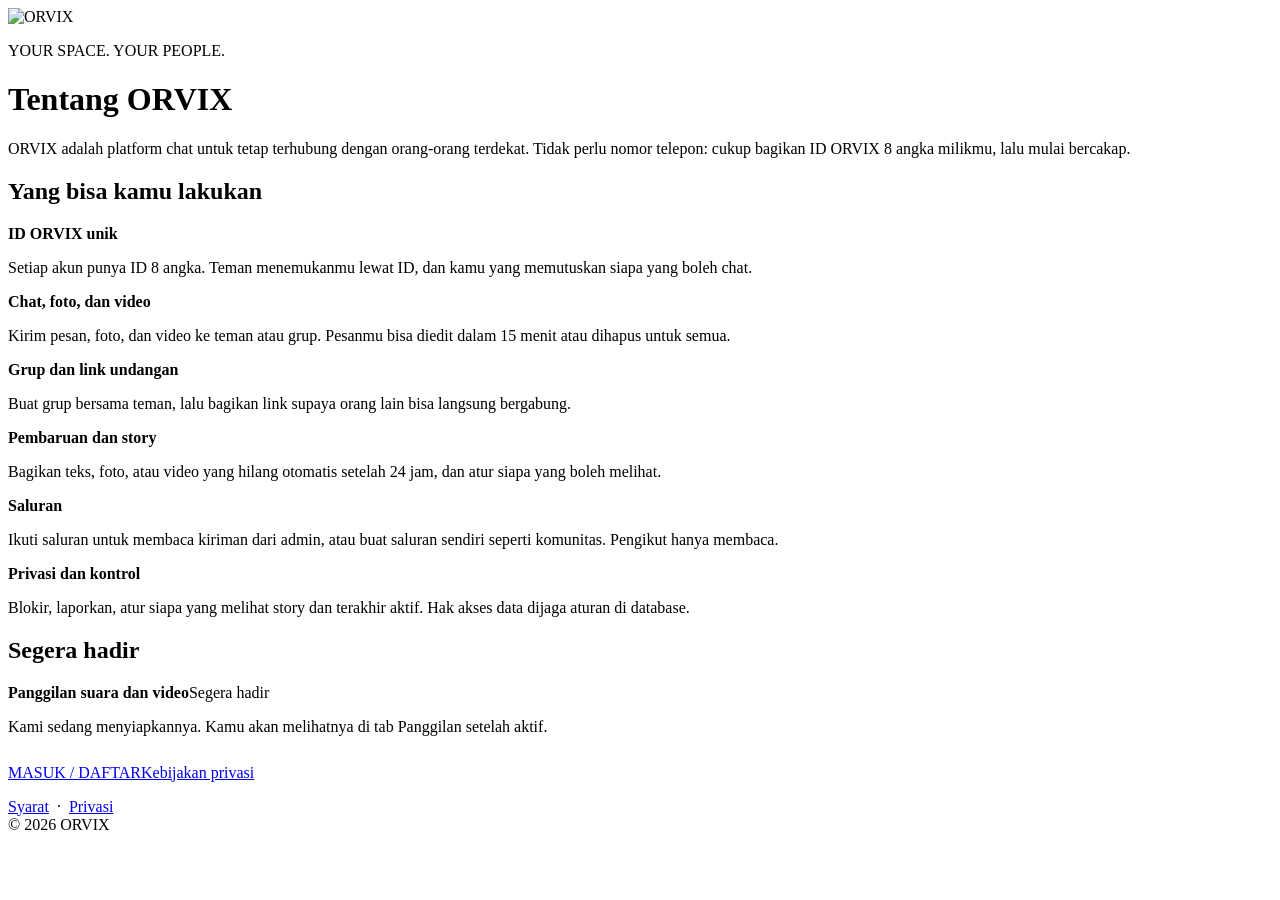
==== about.html @ a83c0006 "Upload about.html" ====
<!doctype html><html lang="id"><head><meta charset="utf-8"><meta name="viewport" content="width=device-width,initial-scale=1,viewport-fit=cover"><meta name="theme-color" content="#05070B"><link rel="icon" href="/assets/favicon.svg" type="image/svg+xml"><link rel="preconnect" href="https://fonts.googleapis.com"><link rel="preconnect" href="https://fonts.gstatic.com" crossorigin><link rel="stylesheet" href="https://fonts.googleapis.com/css2?family=Inter:wght@400;500;600;700&display=swap"><link rel="stylesheet" href="/css/style.css"><title>Tentang ORVIX</title><meta name="description" content="Kenali ORVIX: platform chat dengan ID unik, grup, story, dan saluran."></head>
<body><main class="abt">
<img class="hero-logo" src="/assets/logo.png" alt="ORVIX" width="180" height="180">
<p class="tag">YOUR SPACE. YOUR PEOPLE.</p>
<h1>Tentang ORVIX</h1>
<p class="lead">ORVIX adalah platform chat untuk tetap terhubung dengan orang-orang terdekat. Tidak perlu nomor telepon: cukup bagikan ID ORVIX 8 angka milikmu, lalu mulai bercakap.</p>
<h2>Yang bisa kamu lakukan</h2>
<div class="agrid">
<div class="acard"><b>ID ORVIX unik</b><p>Setiap akun punya ID 8 angka. Teman menemukanmu lewat ID, dan kamu yang memutuskan siapa yang boleh chat.</p></div>
<div class="acard"><b>Chat, foto, dan video</b><p>Kirim pesan, foto, dan video ke teman atau grup. Pesanmu bisa diedit dalam 15 menit atau dihapus untuk semua.</p></div>
<div class="acard"><b>Grup dan link undangan</b><p>Buat grup bersama teman, lalu bagikan link supaya orang lain bisa langsung bergabung.</p></div>
<div class="acard"><b>Pembaruan dan story</b><p>Bagikan teks, foto, atau video yang hilang otomatis setelah 24 jam, dan atur siapa yang boleh melihat.</p></div>
<div class="acard"><b>Saluran</b><p>Ikuti saluran untuk membaca kiriman dari admin, atau buat saluran sendiri seperti komunitas. Pengikut hanya membaca.</p></div>
<div class="acard"><b>Privasi dan kontrol</b><p>Blokir, laporkan, atur siapa yang melihat story dan terakhir aktif. Hak akses data dijaga aturan di database.</p></div>
</div>
<h2>Segera hadir</h2>
<div class="acard soonc"><b>Panggilan suara dan video</b><span class="pill">Segera hadir</span><p>Kami sedang menyiapkannya. Kamu akan melihatnya di tab Panggilan setelah aktif.</p></div>
<div class="col" style="margin-top:28px"><a class="btn primary block" href="/">MASUK / DAFTAR</a><a class="btn block" href="/privacy">Kebijakan privasi</a></div>
<p class="foot"><a href="/terms">Syarat</a> &nbsp;·&nbsp; <a href="/privacy">Privasi</a><br>© <span id="yr"></span> ORVIX</p>
</main><script>document.getElementById('yr').textContent=new Date().getFullYear()</script></body></html>
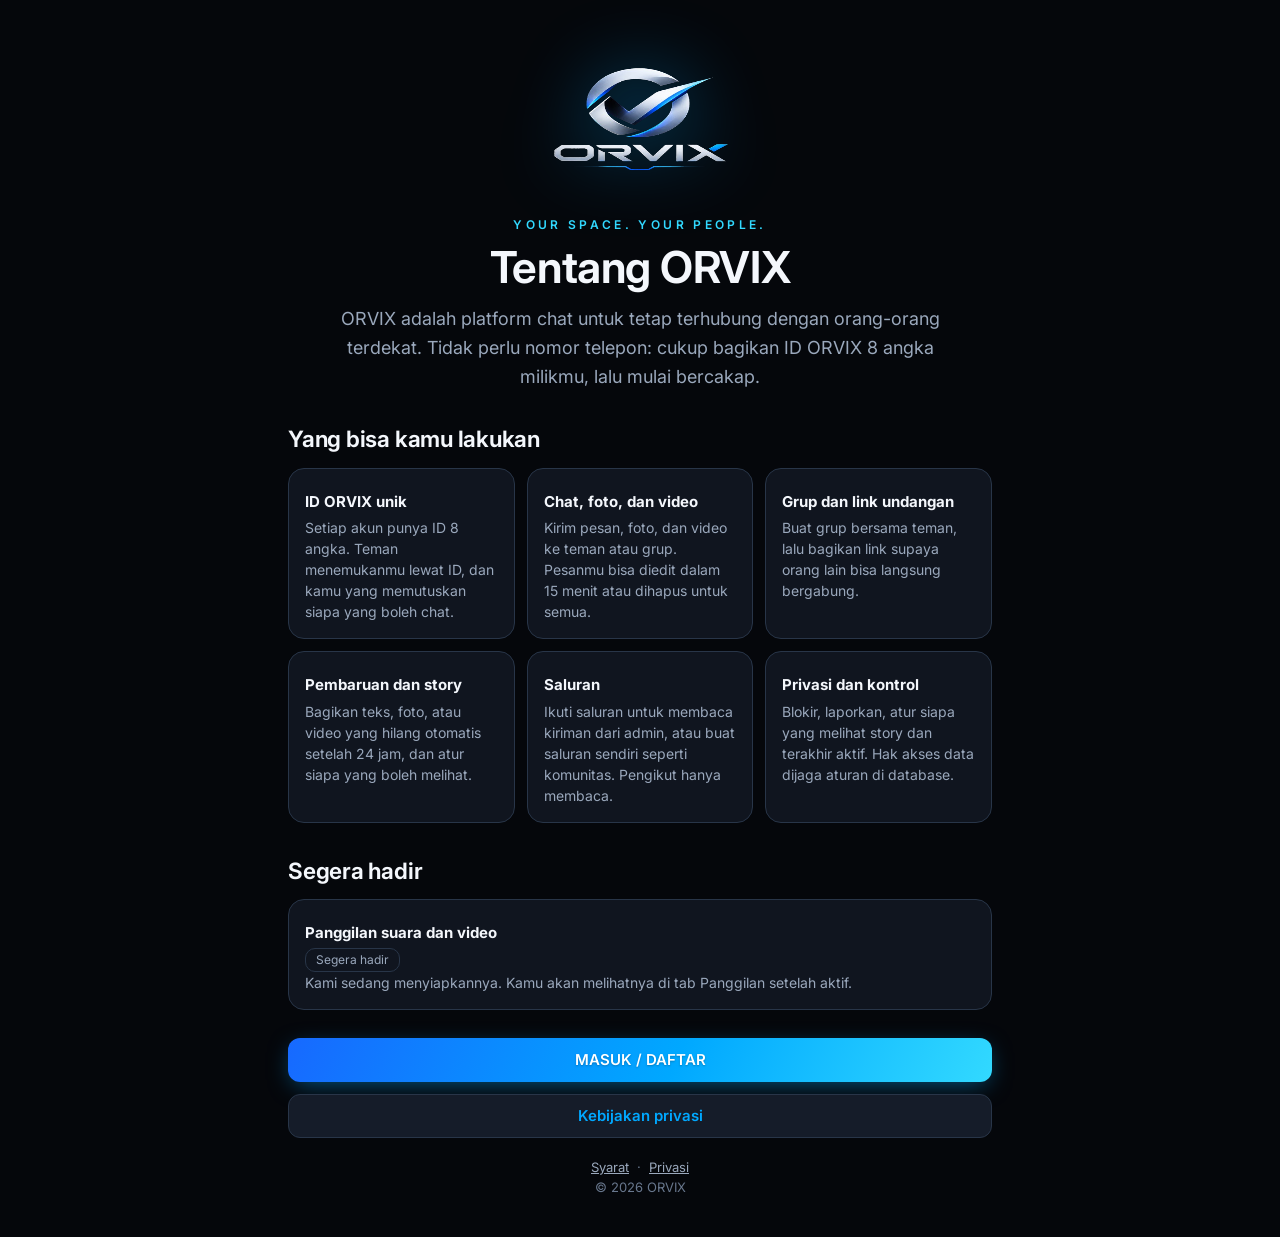
==== commit f5715a6e: "Upload about.html" ====
--- a/about.html
+++ b/about.html
@@ -1,4 +1,4 @@
-<!doctype html><html lang="id"><head><meta charset="utf-8"><meta name="viewport" content="width=device-width,initial-scale=1,viewport-fit=cover"><meta name="theme-color" content="#05070B"><link rel="icon" href="/assets/favicon.svg" type="image/svg+xml"><link rel="preconnect" href="https://fonts.googleapis.com"><link rel="preconnect" href="https://fonts.gstatic.com" crossorigin><link rel="stylesheet" href="https://fonts.googleapis.com/css2?family=Inter:wght@400;500;600;700&display=swap"><link rel="stylesheet" href="/css/style.css"><title>Tentang ORVIX</title><meta name="description" content="Kenali ORVIX: platform chat dengan ID unik, grup, story, dan saluran."></head>
+<!doctype html><html lang="id"><head><meta charset="utf-8"><script>try{var t=localStorage.getItem("orvix:theme");if(t==="brutal"||t==="glass")document.documentElement.dataset.theme=t}catch(e){}</script><meta name="viewport" content="width=device-width,initial-scale=1,viewport-fit=cover"><meta name="theme-color" content="#05070B"><link rel="icon" href="/assets/favicon.svg" type="image/svg+xml"><link rel="preconnect" href="https://fonts.googleapis.com"><link rel="preconnect" href="https://fonts.gstatic.com" crossorigin><link rel="stylesheet" href="https://fonts.googleapis.com/css2?family=Inter:wght@400;500;600;700&display=swap"><link rel="stylesheet" href="/css/style.css"><title>Tentang ORVIX</title><meta name="description" content="Kenali ORVIX: platform chat dengan ID unik, grup, story, dan saluran."></head>
 <body><main class="abt">
 <img class="hero-logo" src="/assets/logo.png" alt="ORVIX" width="180" height="180">
 <p class="tag">YOUR SPACE. YOUR PEOPLE.</p>
--- a/css/style.css
+++ b/css/style.css
@@ -0,0 +1,413 @@
+:root{--bg:#05070B;--bg2:#090D14;--s1:#10151F;--s2:#151C29;--s3:#1B2433;--bd:#283548;--bda:#3D75FF;--tx:#F4F7FC;--tx2:#9AA8BC;--tx3:#68778D;--blue:#1769FF;--neon:#00A8FF;--cyan:#32D9FF;--silver:#D7E0ED;--white:#F8FAFF;--danger:#FF4D64;--ok:#35D49A;--grad:linear-gradient(115deg,#1769FF 0%,#00A8FF 55%,#32D9FF 100%);--r:14px;--sb:env(safe-area-inset-bottom,0px);--st:env(safe-area-inset-top,0px);color-scheme:dark}
+*{box-sizing:border-box;margin:0;-webkit-tap-highlight-color:transparent}
+html,body{height:100%}
+body{background:var(--bg);color:var(--tx);font:15px/1.5 Inter,system-ui,-apple-system,"Segoe UI",Roboto,sans-serif;overflow-x:hidden}
+body.noscroll{overflow:hidden}
+a{color:var(--neon);text-decoration:none}
+button,input,select,textarea{font:inherit;color:inherit}
+button{cursor:pointer;background:none;border:0}
+:focus-visible{outline:2px solid var(--cyan);outline-offset:2px;border-radius:8px}
+h1,h2,h3{font-weight:650;letter-spacing:-.01em;line-height:1.25}
+.muted{color:var(--tx2)}.dim{color:var(--tx3);font-size:13px}.sm{font-size:13px}
+.ic{flex:none;display:block}
+.row{display:flex;align-items:center}.row.end{justify-content:flex-end}.gap{gap:10px}.between{justify-content:space-between}.grow{flex:1;min-width:0}
+.col{display:flex;flex-direction:column;gap:12px}
+.hide{display:none!important}
+.ell{overflow:hidden;text-overflow:ellipsis;white-space:nowrap}
+.nm{display:inline-flex;align-items:center;gap:5px;max-width:100%;vertical-align:middle}
+.vbadge{flex:none;filter:drop-shadow(0 0 4px rgba(0,168,255,.45))}
+.av{position:relative;flex:none;display:inline-grid;place-items:center;border-radius:50%;background:linear-gradient(145deg,var(--s3),var(--s1));border:1px solid var(--bd);color:var(--silver);font-weight:600;overflow:hidden}
+.av img{position:absolute;inset:0;width:100%;height:100%;object-fit:cover}
+/* tombol & form */
+.btn{display:inline-flex;align-items:center;justify-content:center;gap:8px;min-height:44px;padding:0 20px;border-radius:12px;font-weight:600;border:1px solid var(--bd);background:var(--s2);transition:border-color .15s,transform .1s,box-shadow .15s}
+.btn:hover{border-color:var(--bda)}.btn:active{transform:scale(.98)}
+.btn.primary{background:var(--grad);border:0;color:#fff;box-shadow:0 6px 24px -6px rgba(0,168,255,.55);text-shadow:0 1px 2px rgba(0,0,0,.25)}
+.btn.ghost{background:transparent}.btn.danger{background:rgba(255,77,100,.12);border-color:rgba(255,77,100,.5);color:var(--danger)}
+.btn.sm{min-height:34px;padding:0 12px;font-size:13px;border-radius:10px}.btn.block{width:100%}
+.btn:disabled{opacity:.55;cursor:not-allowed}
+.ibtn{display:inline-grid;place-items:center;width:40px;height:40px;border-radius:12px;color:var(--silver);position:relative}
+.ibtn:hover{background:var(--s2)}
+.badge-n{position:absolute;top:2px;right:2px;min-width:18px;height:18px;padding:0 5px;border-radius:9px;background:var(--grad);color:#fff;font-size:11px;font-weight:700;display:grid;place-items:center}
+.spin{width:16px;height:16px;border-radius:50%;border:2px solid rgba(255,255,255,.35);border-top-color:#fff;animation:sp .7s linear infinite}
+@keyframes sp{to{transform:rotate(360deg)}}
+.field{display:flex;flex-direction:column;gap:6px;margin-bottom:14px}
+.field label{font-size:13px;color:var(--tx2);font-weight:500}
+.inp{width:100%;min-height:46px;padding:10px 14px;background:var(--s1);border:1px solid var(--bd);border-radius:12px;outline:none;transition:border-color .15s}
+.inp:focus{border-color:var(--bda);box-shadow:0 0 0 3px rgba(61,117,255,.2)}
+textarea.inp{resize:vertical;min-height:80px}
+.pw{position:relative}.pw .inp{padding-right:48px}.pw button{position:absolute;right:4px;top:3px;color:var(--tx2)}
+.hint{font-size:12px;color:var(--tx3)}.err{color:var(--danger);font-size:13px;min-height:18px}.ok{color:var(--ok)}
+.alert{padding:12px 14px;border-radius:12px;border:1px solid var(--bd);background:var(--s1);font-size:14px;color:var(--tx2)}
+.alert.warn{border-color:rgba(255,77,100,.4);background:rgba(255,77,100,.08);color:#ffb3be}
+.alert.info{border-color:rgba(0,168,255,.4);background:rgba(0,168,255,.08);color:var(--silver)}
+.card{background:var(--s1);border:1px solid var(--bd);border-radius:var(--r);padding:16px}
+.switch{position:relative;width:46px;height:26px;border-radius:13px;background:var(--s3);border:1px solid var(--bd);flex:none;transition:.2s}
+.switch::after{content:"";position:absolute;top:3px;left:3px;width:18px;height:18px;border-radius:50%;background:var(--silver);transition:.2s}
+.switch[aria-checked=true]{background:var(--blue);border-color:var(--neon)}.switch[aria-checked=true]::after{left:23px;background:#fff}
+/* toast & modal */
+#toasts{position:fixed;left:50%;transform:translateX(-50%);bottom:calc(84px + var(--sb));z-index:200;display:flex;flex-direction:column;gap:8px;width:min(92vw,420px);pointer-events:none}
+.toast{padding:12px 16px;border-radius:12px;background:var(--s3);border:1px solid var(--bd);box-shadow:0 10px 30px rgba(0,0,0,.5);animation:up .25s;font-size:14px}
+.toast.success{border-color:var(--ok)}.toast.error{border-color:var(--danger)}.toast.out{opacity:0;transition:.25s}
+@keyframes up{from{transform:translateY(10px);opacity:0}}
+.modal-back{position:fixed;inset:0;z-index:100;background:rgba(2,4,8,.72);backdrop-filter:blur(4px);display:grid;place-items:center;padding:16px}
+.modal-back.sheet{align-items:end}
+.modal{width:min(100%,440px);max-height:88dvh;display:flex;flex-direction:column;background:var(--s3);border:1px solid var(--bd);border-radius:18px;box-shadow:0 30px 80px rgba(0,0,0,.6);animation:up .2s}
+.modal.wide{width:min(100%,640px)}
+.modal-h{display:flex;align-items:center;justify-content:space-between;padding:14px 12px 6px 20px}.modal-h h2{font-size:18px}
+.modal-b{padding:10px 20px 20px;overflow:auto}
+/* layout aplikasi */
+.app{display:flex;min-height:100dvh}
+.side{display:none}
+.bottom{position:fixed;left:0;right:0;bottom:0;z-index:50;display:flex;background:rgba(9,13,20,.94);backdrop-filter:blur(14px);border-top:1px solid var(--bd);padding-bottom:var(--sb)}
+.bottom a,.side a{flex:1;display:flex;flex-direction:column;align-items:center;gap:3px;padding:9px 0 8px;color:var(--tx3);font-size:11px;font-weight:500;position:relative}
+.bottom a.on,.side a.on{color:var(--neon)}
+.bottom a.on::before{content:"";position:absolute;top:-1px;left:25%;right:25%;height:2px;background:var(--grad);box-shadow:0 0 10px var(--neon)}
+.main{flex:1;min-width:0;height:100dvh;overflow-y:auto;padding-bottom:calc(66px + var(--sb))}
+.page{max-width:720px;margin:0 auto;padding:calc(18px + var(--st)) 16px 28px}
+.page>h1{font-size:24px;margin-bottom:16px}
+@media(min-width:900px){
+ .side{display:flex;flex-direction:column;align-items:center;gap:22px;width:88px;padding:18px 0;background:var(--bg2);border-right:1px solid var(--bd);position:sticky;top:0;height:100dvh}
+ .side nav{display:flex;flex-direction:column;gap:6px;width:100%}
+ .side a{flex:none;padding:10px 0;margin:0 8px;border-radius:12px}.side a:hover{background:var(--s2)}
+ .side a.on{background:var(--s2);box-shadow:inset 3px 0 0 var(--neon)}
+ .side a.adm{margin-top:12px;color:var(--cyan)}
+ .bottom{display:none}.main{padding-bottom:0}#toasts{bottom:24px}
+}
+/* chat */
+.chat-layout{display:grid;grid-template-columns:1fr;height:100%}
+.conv-pane{display:flex;flex-direction:column;min-height:0;height:100%;border-right:1px solid var(--bd);background:var(--bg)}
+.thread-pane{display:none;flex-direction:column;min-height:0;height:100%;background:var(--bg2)}
+.chat-layout.open .conv-pane{display:none}.chat-layout.open .thread-pane{display:flex}
+body.in-conv .bottom{display:none}body.in-conv .main{padding-bottom:0}
+@media(min-width:900px){.chat-layout{grid-template-columns:370px 1fr}.chat-layout.open .conv-pane,.thread-pane{display:flex}.thread-pane .back{display:none}}
+.pane-head{display:flex;align-items:center;gap:8px;padding:calc(12px + var(--st)) 12px 8px 16px}.pane-head h1{font-size:22px;flex:1}
+.pane-head img{width:30px;height:30px}
+.searchbar{position:relative;margin:4px 14px 10px}.searchbar .ic{position:absolute;left:13px;top:13px;color:var(--tx3)}.searchbar .inp{padding-left:42px;border-radius:24px}
+.tabs{display:flex;gap:8px;padding:0 14px 10px;overflow-x:auto}
+.tab{padding:7px 16px;border-radius:20px;border:1px solid var(--bd);color:var(--tx2);font-size:14px;white-space:nowrap}
+.tab[aria-selected=true]{background:var(--s3);border-color:var(--bda);color:var(--white)}
+.list{flex:1;overflow-y:auto;padding:0 8px 90px}
+.item{display:flex;align-items:center;gap:12px;width:100%;padding:10px;border-radius:14px;text-align:left}
+.item:hover,.item.on{background:var(--s2)}
+.item .t{display:flex;justify-content:space-between;gap:8px;font-weight:600}.item .p{color:var(--tx2);font-size:14px}
+.item .when{font-size:12px;color:var(--tx3);font-weight:400;flex:none}
+.unread{min-width:20px;height:20px;padding:0 6px;border-radius:10px;background:var(--grad);font-size:12px;font-weight:700;display:grid;place-items:center;color:#fff}
+.empty{text-align:center;padding:48px 24px;color:var(--tx2)}.empty .ic{margin:0 auto 12px;color:var(--tx3)}.empty h3{color:var(--tx);margin-bottom:6px}
+.fab{position:absolute;right:18px;bottom:18px;width:54px;height:54px;border-radius:18px;background:var(--grad);color:#fff;display:grid;place-items:center;box-shadow:0 8px 28px -4px rgba(0,168,255,.6)}
+.conv-pane{position:relative}
+body:not(.in-conv) .fab{bottom:calc(82px + var(--sb))}
+@media(min-width:900px){.fab{bottom:20px!important}}
+.thead{display:flex;align-items:center;gap:10px;padding:calc(10px + var(--st)) 10px 10px 6px;border-bottom:1px solid var(--bd);background:var(--s1)}
+.thead .sub{font-size:12px;color:var(--tx3)}
+.msgs{flex:1;overflow-y:auto;padding:14px 14px 8px;display:flex;flex-direction:column;gap:4px}
+.day{align-self:center;margin:10px 0 6px;padding:3px 12px;border-radius:12px;background:var(--s2);color:var(--tx3);font-size:12px}
+.msg{max-width:min(78%,520px);padding:8px 12px 6px;border-radius:16px;background:var(--s3);border:1px solid var(--bd);word-wrap:break-word;overflow-wrap:anywhere;white-space:pre-wrap;text-align:left}
+.msg.in{align-self:flex-start;border-bottom-left-radius:5px}
+.msg.out{align-self:flex-end;border-bottom-right-radius:5px;background:linear-gradient(135deg,#123a8f,#0b5d9e);border-color:#1f5fc9}
+.msg .who{font-size:12px;font-weight:600;color:var(--cyan);margin-bottom:2px}
+.msg .meta{display:block;text-align:right;font-size:11px;color:rgba(244,247,252,.55);margin-top:2px;white-space:normal}
+.msg.gone{font-style:italic;color:var(--tx3);background:transparent}
+.msg.failed{border-color:var(--danger)}.msg.sending{opacity:.65}
+.composer{display:flex;align-items:flex-end;gap:8px;padding:10px 12px calc(10px + var(--sb));border-top:1px solid var(--bd);background:var(--s1)}
+.composer textarea{flex:1;max-height:140px;min-height:44px;resize:none;border-radius:22px;padding:10px 16px}
+.send{width:46px;height:46px;border-radius:50%;background:var(--grad);color:#fff;display:grid;place-items:center;flex:none}
+.send:disabled{opacity:.4}
+.older{align-self:center;margin-bottom:6px}
+/* profil */
+.cover{height:130px;border-radius:var(--r) var(--r) 0 0;background:linear-gradient(120deg,#05070B 0%,#0a2a6b 55%,#1769FF 100%);position:relative}
+.cover .ibtn{position:absolute;right:10px;top:10px;background:rgba(5,7,11,.7)}
+.pcard{border:1px solid var(--bd);border-radius:var(--r);background:var(--s1);text-align:center;padding-bottom:18px;margin-bottom:22px}
+.pcard .av{margin-top:-48px;border:3px solid var(--blue);box-shadow:0 0 0 4px var(--s1),0 0 24px rgba(0,168,255,.35)}
+.pid{font-variant-numeric:tabular-nums;letter-spacing:.06em;color:var(--silver);display:inline-flex;gap:8px;align-items:center}
+.sec{font-size:12px;font-weight:600;color:var(--tx3);letter-spacing:.06em;text-transform:uppercase;margin:22px 4px 8px}
+.setrow{display:flex;align-items:center;gap:14px;width:100%;padding:14px 16px;border:1px solid var(--bd);border-radius:var(--r);background:var(--s1);margin-bottom:8px;text-align:left}
+.setrow:hover{border-color:var(--bda)}.setrow .ic:first-child{color:var(--neon)}.setrow.danger{border-color:rgba(255,77,100,.4);background:rgba(255,77,100,.06)}.setrow.danger .ic:first-child{color:var(--danger)}
+.setrow b{display:block;font-weight:600}.setrow small{color:var(--tx2);font-size:13px}
+/* story */
+.stories{display:flex;gap:14px;overflow-x:auto;padding:4px 2px 12px}
+.sbtn{display:flex;flex-direction:column;align-items:center;gap:6px;width:72px;flex:none;font-size:12px;color:var(--tx2)}
+.ring{padding:3px;border-radius:50%;background:var(--grad)}.ring.seen{background:var(--bd)}.ring.none{background:transparent;border:1px dashed var(--bd)}
+.ring .av{border:2px solid var(--bg)}
+.viewer{position:fixed;inset:0;z-index:150;background:#000;display:flex;flex-direction:column;align-items:center}
+.viewer .stage{flex:1;width:min(100%,480px);position:relative;display:grid;place-items:center;text-align:center;padding:60px 28px;font-size:24px;font-weight:600;line-height:1.35;overflow:hidden}
+.viewer .stage img{position:absolute;inset:0;width:100%;height:100%;object-fit:contain}
+.viewer .cap{position:relative;text-shadow:0 2px 12px #000;white-space:pre-wrap;overflow-wrap:anywhere}
+.bars{position:absolute;top:calc(10px + var(--st));left:12px;right:12px;display:flex;gap:4px;z-index:2}
+.bars i{flex:1;height:3px;border-radius:2px;background:rgba(255,255,255,.3);overflow:hidden}.bars i b{display:block;height:100%;width:0;background:#fff}
+.vtop{position:absolute;top:calc(24px + var(--st));left:12px;right:12px;z-index:3;display:flex;align-items:center;gap:10px;text-shadow:0 1px 6px #000}
+.vtap{position:absolute;top:70px;bottom:70px;width:35%;z-index:2}.vtap.l{left:0}.vtap.r{right:0}
+.vfoot{position:absolute;bottom:calc(14px + var(--sb));left:0;right:0;z-index:3;display:flex;justify-content:center;gap:10px}
+.sbg0{background:linear-gradient(135deg,#0a2a6b,#1769FF)}.sbg1{background:linear-gradient(135deg,#05070B,#1B2433)}.sbg2{background:linear-gradient(135deg,#006b9e,#32D9FF)}.sbg3{background:linear-gradient(135deg,#1B2433,#3D75FF)}.sbg4{background:linear-gradient(135deg,#0b3d3a,#35D49A)}.sbg5{background:linear-gradient(135deg,#4a1220,#FF4D64)}
+.swatches{display:flex;gap:8px;margin-bottom:14px}.swatches button{width:34px;height:34px;border-radius:50%;border:2px solid transparent}.swatches button[aria-pressed=true]{border-color:#fff}
+/* landing */
+.land{min-height:100dvh;display:flex;flex-direction:column;align-items:center;padding:calc(32px + var(--st)) 20px 24px;position:relative;overflow:hidden;background:radial-gradient(ellipse at 50% 18%,rgba(23,105,255,.22),transparent 55%),var(--bg)}
+.land::before{content:"";position:absolute;inset:0;background-image:linear-gradient(rgba(61,117,255,.09) 1px,transparent 1px),linear-gradient(90deg,rgba(61,117,255,.09) 1px,transparent 1px);background-size:44px 44px;-webkit-mask-image:radial-gradient(ellipse at 50% 30%,#000 10%,transparent 70%);mask-image:radial-gradient(ellipse at 50% 30%,#000 10%,transparent 70%)}
+.land>*{position:relative;max-width:560px;width:100%}
+.hero-logo{width:min(64vw,260px);margin:0 auto;display:block;filter:drop-shadow(0 0 36px rgba(0,168,255,.45));animation:fl 6s ease-in-out infinite}
+@keyframes fl{50%{transform:translateY(-6px)}}
+.tag{text-align:center;font-size:12px;letter-spacing:.28em;color:var(--cyan);font-weight:600;margin-top:4px}
+.land h1{text-align:center;font-size:clamp(26px,6vw,34px);margin:10px 0 10px}
+.land .lead{text-align:center;color:var(--tx2);margin-bottom:24px}
+.feats{display:grid;grid-template-columns:1fr 1fr;gap:10px;margin:26px 0}
+.feat{display:flex;gap:10px;align-items:center;padding:14px;border:1px solid var(--bd);border-radius:var(--r);background:rgba(16,21,31,.8);font-size:14px}.feat .ic{color:var(--neon)}
+.foot{margin-top:auto;padding-top:20px;text-align:center;font-size:13px;color:var(--tx3)}.foot a{color:var(--tx2);text-decoration:underline}
+@media(prefers-reduced-motion:reduce){*,*::before,*::after{animation:none!important;transition:none!important}}
+/* admin */
+.adm-wrap{display:flex;min-height:100dvh;flex-direction:column}
+.adm-side{background:var(--bg2);border-bottom:1px solid var(--bd);display:flex;align-items:center;gap:6px;overflow-x:auto;padding:calc(8px + var(--st)) 10px 8px}
+.adm-side .brand{display:flex;align-items:center;gap:8px;font-weight:700;margin-right:8px;flex:none}.adm-side .brand img{width:30px}
+.adm-side button,.adm-side a.back{display:flex;align-items:center;gap:8px;padding:9px 14px;border-radius:10px;color:var(--tx2);white-space:nowrap;font-weight:500}
+.adm-side button[aria-current=true]{background:var(--s3);color:var(--white);box-shadow:inset 0 -2px 0 var(--neon)}
+.adm-main{flex:1;padding:18px 16px 40px;max-width:1100px;width:100%;margin:0 auto}
+.stats{display:grid;grid-template-columns:repeat(auto-fit,minmax(150px,1fr));gap:12px;margin-bottom:20px}
+.stat{padding:16px;border:1px solid var(--bd);border-radius:var(--r);background:var(--s1)}.stat b{display:block;font-size:28px;font-variant-numeric:tabular-nums}.stat span{color:var(--tx2);font-size:13px}
+.tbl{display:flex;flex-direction:column;border:1px solid var(--bd);border-radius:var(--r);overflow:hidden}
+.tr{display:flex;align-items:center;gap:12px;padding:12px 14px;border-bottom:1px solid var(--bd);background:var(--s1);flex-wrap:wrap}.tr:last-child{border:0}
+.pill{display:inline-block;padding:2px 10px;border-radius:10px;font-size:12px;border:1px solid var(--bd);color:var(--tx2)}.pill.bad{color:var(--danger);border-color:rgba(255,77,100,.5)}.pill.good{color:var(--ok);border-color:rgba(53,212,154,.5)}
+@media(min-width:900px){.adm-wrap{flex-direction:row}.adm-side{flex-direction:column;align-items:stretch;width:230px;border-bottom:0;border-right:1px solid var(--bd);padding:20px 12px;position:sticky;top:0;height:100dvh;overflow:visible}.adm-side .brand{margin-bottom:14px}}
+.legal{max-width:720px;margin:0 auto;padding:calc(28px + var(--st)) 20px 60px}.legal h2{margin:26px 0 8px;font-size:18px}.legal p,.legal li{color:var(--tx2);margin-bottom:8px}.legal ul{padding-left:20px}
+
+/* ===== v2: tampilan modern, transisi halaman, skeleton ===== */
+@view-transition{navigation:auto}
+::view-transition-old(root){animation:vt-out .14s ease both}::view-transition-new(root){animation:vt-in .22s ease both}
+@keyframes vt-out{to{opacity:0}}@keyframes vt-in{from{opacity:0;transform:translateY(6px)}}
+.bottom{view-transition-name:bnav;background:rgba(9,13,20,.82);backdrop-filter:blur(18px) saturate(1.4)}.side{view-transition-name:snav}
+.bottom a.on .ic,.side a.on .ic{filter:drop-shadow(0 0 6px rgba(0,168,255,.7))}
+.skel-list{display:grid;gap:12px}.skel-list i{height:76px;border-radius:16px;background:linear-gradient(100deg,var(--s1) 30%,var(--s2) 50%,var(--s1) 70%) 0 0/200% 100%;animation:shim 1.2s linear infinite}
+@keyframes shim{to{background-position:-200% 0}}
+.modal-back.sheet{padding:0}.modal-back.sheet .modal{width:min(100%,520px);border-bottom-left-radius:0;border-bottom-right-radius:0;padding-bottom:var(--sb);animation:sheet .26s cubic-bezier(.2,.9,.3,1)}
+@keyframes sheet{from{transform:translateY(40px);opacity:0}}
+.viewer~.modal-back{z-index:200}
+/* pembaruan */
+.shead{display:flex;align-items:flex-end;justify-content:space-between;gap:12px;margin-bottom:12px}.shead h2{font-size:20px}
+.live{display:inline-flex;align-items:center;gap:7px;padding:5px 11px;border-radius:20px;background:var(--s1);border:1px solid var(--bd);font-size:12px;font-weight:600;color:var(--tx3)}
+.live i{width:8px;height:8px;border-radius:50%;background:var(--tx3)}
+.live.on{color:var(--ok);border-color:rgba(53,212,154,.35);background:rgba(53,212,154,.08)}.live.on i{background:var(--ok);animation:pulse 1.8s infinite}
+@keyframes pulse{0%{box-shadow:0 0 0 0 rgba(53,212,154,.6)}70%,100%{box-shadow:0 0 0 7px rgba(53,212,154,0)}}
+.srail{display:flex;gap:12px;overflow-x:auto;padding:4px 2px 16px;scroll-snap-type:x proximity;scrollbar-width:none}.srail::-webkit-scrollbar{display:none}
+.scard{position:relative;flex:none;width:118px;height:190px;border-radius:20px;overflow:hidden;scroll-snap-align:start;background-color:var(--s2);border:1px solid var(--bd);text-align:left;color:#fff;isolation:isolate;transition:transform .18s,box-shadow .18s,border-color .18s,opacity .18s}
+.scard:hover{transform:translateY(-3px);box-shadow:0 14px 34px -14px rgba(0,168,255,.55);border-color:var(--bda)}.scard:active{transform:scale(.97)}
+.scard>img{position:absolute;inset:0;width:100%;height:100%;object-fit:cover;z-index:-2}
+.scard .sk{position:absolute;inset:0;z-index:-2;background:linear-gradient(100deg,var(--s2) 30%,var(--s3) 50%,var(--s2) 70%) 0 0/200% 100%;animation:shim 1.2s linear infinite}
+.sc-shade{position:absolute;inset:0;z-index:-1;background:linear-gradient(180deg,rgba(0,0,0,.35),transparent 38%,rgba(0,0,0,.72))}
+.sc-txt{position:absolute;inset:50px 12px 56px;display:grid;place-items:center;text-align:center;font-weight:650;font-size:14px;line-height:1.3;overflow:hidden;z-index:-1;text-shadow:0 2px 8px rgba(0,0,0,.4);overflow-wrap:anywhere}
+.sc-av{position:absolute;top:10px;left:10px}.sc-av.ring{padding:2px}
+.sc-n{position:absolute;top:12px;right:10px;min-width:22px;height:22px;padding:0 6px;border-radius:11px;background:rgba(0,0,0,.45);backdrop-filter:blur(6px);font-size:12px;font-weight:700;display:grid;place-items:center}
+.sc-plus{position:absolute;right:8px;bottom:8px;width:30px;height:30px;border-radius:50%;display:grid;place-items:center;background:var(--grad);border:2px solid rgba(0,0,0,.35)}
+.sc-meta{position:absolute;left:10px;right:44px;bottom:10px;display:flex;flex-direction:column}.sc-meta b{font-size:13px}.sc-meta small{font-size:11px;opacity:.8}
+.scard.seen{opacity:.8}.scard.seen:hover{opacity:1}
+.scard.add{display:flex;flex-direction:column;align-items:center;justify-content:center;gap:8px;text-align:center;border-style:dashed;background:radial-gradient(circle at 50% 30%,rgba(23,105,255,.3),transparent 70%),var(--s1);color:var(--tx)}
+.add-ic{width:54px;height:54px;border-radius:50%;display:grid;place-items:center;color:#fff;background:var(--grad);box-shadow:0 8px 24px -6px rgba(0,168,255,.7)}
+.scard.add b{font-size:13px}.scard.add small{color:var(--tx2);font-size:11px}
+.sempty{display:flex;flex-direction:column;align-items:center;gap:8px;text-align:center;padding:30px 20px;margin-top:4px;border-radius:20px;border:1px solid var(--bd);background:radial-gradient(ellipse at 50% 0,rgba(23,105,255,.16),transparent 70%),var(--s1);color:var(--tx2)}
+.sempty .ic{color:var(--neon)}.sempty h3{color:var(--tx)}
+.ssec{font-size:16px;margin:26px 2px 10px}.soon{display:flex;gap:14px;align-items:flex-start;border-radius:18px}.soon .ic{color:var(--neon);margin-top:2px}
+.sfab{position:fixed;right:18px;bottom:calc(84px + var(--sb));width:56px;height:56px;border-radius:18px;background:var(--grad);color:#fff;display:grid;place-items:center;box-shadow:0 14px 34px -8px rgba(0,168,255,.7);z-index:40;transition:transform .15s}
+.sfab:active{transform:scale(.92)}body.noscroll .sfab{display:none}@media(min-width:900px){.sfab{bottom:24px;right:28px}}
+/* penampil story */
+.viewer{animation:vin .2s ease}@keyframes vin{from{opacity:0;transform:scale(.97)}}
+.viewer .stage{touch-action:none;user-select:none;-webkit-user-select:none;transition:transform .2s,opacity .2s}
+@media(min-width:600px){.viewer .stage{flex:none;height:min(calc(100dvh - 32px),860px);margin:auto;border-radius:22px}}
+.vblur{position:absolute;inset:-30px;background-size:cover;background-position:center;filter:blur(36px) brightness(.55);z-index:0}
+.viewer .stage img{z-index:1}.vshade{position:absolute;inset:0;pointer-events:none;z-index:1;background:linear-gradient(180deg,rgba(0,0,0,.5),transparent 22%,transparent 70%,rgba(0,0,0,.55))}
+.stage[class*=sbg]::after{content:"";position:absolute;inset:0;pointer-events:none;background:radial-gradient(circle at 18% 12%,rgba(255,255,255,.2),transparent 45%)}
+.viewer .cap{z-index:2}.viewer .cap.on-img{position:absolute;left:16px;right:16px;bottom:calc(84px + var(--sb));font-size:17px;font-weight:500;text-align:left;background:rgba(0,0,0,.5);backdrop-filter:blur(10px);padding:10px 14px;border-radius:14px}
+.bars{z-index:3}.bars i b.run{animation:fill 5s linear forwards}.bars i b.full{width:100%}.viewer.paused .bars b.run{animation-play-state:paused}
+@keyframes fill{to{width:100%}}.vtop,.vfoot{z-index:4}.vtap{z-index:3}
+.btn.glass{background:rgba(0,0,0,.45);backdrop-filter:blur(10px);border-color:rgba(255,255,255,.18);color:#fff}.btn.glass.danger{color:#ff8191}
+.spin.big{width:34px;height:34px;border-width:3px;z-index:2}
+.vrow{display:flex;align-items:center;gap:12px;padding:8px 2px}
+/* komposer story */
+.modal.scmp{background:linear-gradient(180deg,var(--s3),var(--s2));border-top-left-radius:26px;border-top-right-radius:26px}
+.seg{position:relative;display:grid;grid-template-columns:1fr 1fr;background:var(--s1);border:1px solid var(--bd);border-radius:14px;padding:4px;margin-bottom:14px}
+.seg button{position:relative;z-index:1;min-height:40px;border-radius:10px;font-weight:600;color:var(--tx2);transition:color .2s}.seg button[aria-selected=true]{color:#fff}
+.seg-ind{position:absolute;top:4px;bottom:4px;left:4px;width:calc(50% - 4px);border-radius:10px;background:var(--grad);box-shadow:0 6px 18px -6px rgba(0,168,255,.7);transition:transform .25s cubic-bezier(.3,.8,.3,1)}.seg[data-mode=image] .seg-ind{transform:translateX(100%)}
+.cmp-prev{position:relative;height:210px;border-radius:20px;overflow:hidden;display:grid;place-items:center;text-align:center;padding:18px;margin-bottom:12px;border:1px solid rgba(255,255,255,.08);transition:background .25s}
+.cmp-prev .pv-text{position:relative;z-index:1;font-weight:650;line-height:1.3;overflow-wrap:anywhere;white-space:pre-wrap;max-height:100%;overflow:hidden;text-shadow:0 2px 12px rgba(0,0,0,.35)}
+.pv-text.ph{opacity:.55}.pv-text.cap-on{position:absolute;left:12px;right:12px;bottom:12px;font-size:14px!important;font-weight:500;background:rgba(0,0,0,.5);padding:8px 12px;border-radius:12px;max-height:60%}
+.cmp-prev img{position:absolute;inset:0;width:100%;height:100%;object-fit:cover}
+.drop{position:absolute;inset:0;z-index:2;display:flex;flex-direction:column;align-items:center;justify-content:center;gap:6px;cursor:pointer;background:var(--s1);border:1.5px dashed var(--bd);border-radius:20px;color:var(--tx2);transition:border-color .15s,background .15s}
+.drop:hover{border-color:var(--bda);background:rgba(23,105,255,.08)}.drop .ic{color:var(--neon)}.drop b{color:var(--tx)}.drop small{font-size:12px}
+.cmp .swatches{gap:10px;margin-bottom:12px;justify-content:center}.cmp .swatches button{width:36px;height:36px;box-shadow:inset 0 0 0 2px rgba(0,0,0,.35);transition:transform .15s}.cmp .swatches button[aria-pressed=true]{border-color:#fff;transform:scale(1.14)}
+.tarea{position:relative}.tarea textarea{padding-bottom:26px;min-height:92px}.cnt{position:absolute;right:12px;bottom:8px;font-size:11px;color:var(--tx3)}
+.vis{display:grid;grid-template-columns:repeat(3,1fr);gap:8px;margin-bottom:12px}
+.vis button{display:flex;flex-direction:column;align-items:center;gap:4px;padding:10px 4px;border-radius:14px;border:1px solid var(--bd);background:var(--s1);font-size:12px;color:var(--tx2);transition:border-color .15s,background .15s,color .15s,box-shadow .15s}
+.vis button[aria-checked=true]{border-color:var(--bda);color:#fff;background:rgba(23,105,255,.16);box-shadow:0 0 0 3px rgba(61,117,255,.15)}
+.cmp .err{margin-bottom:8px}.btn.primary:disabled{filter:saturate(.4);box-shadow:none}
+/* perbaikan lebar modal & kartu */
+.modal-back{grid-template-columns:minmax(0,1fr)}.modal{min-width:0}.modal-b{min-width:0}.cmp-prev .pv-text{max-width:100%}
+.sc-meta{right:10px}.sc-plus~.sc-meta{right:44px}
+/* story video & komposer 3 mode */
+.seg{grid-template-columns:repeat(3,1fr)}.seg-ind{width:calc((100% - 8px)/3);transform:translateX(calc(var(--i,0)*100%))}
+.sc-play{position:absolute;top:50%;left:50%;width:42px;height:42px;margin:-21px 0 0 -21px;border-radius:50%;display:grid;place-items:center;background:rgba(0,0,0,.45);backdrop-filter:blur(6px);border:1px solid rgba(255,255,255,.25);padding-left:2px}
+.sc-dur{position:absolute;right:10px;top:46px;font-size:11px;font-weight:700;padding:2px 7px;border-radius:9px;background:rgba(0,0,0,.5);backdrop-filter:blur(6px)}
+.viewer .stage video.vvid{position:absolute;inset:0;width:100%;height:100%;object-fit:contain;z-index:1;background:transparent}
+.cmp-prev video{position:absolute;inset:0;width:100%;height:100%;object-fit:cover}
+.pv-dur{position:absolute;left:12px;top:12px;z-index:3;font-size:12px;font-weight:700;padding:3px 9px;border-radius:10px;background:rgba(0,0,0,.55);backdrop-filter:blur(6px)}
+.pv-rm{position:absolute;right:10px;top:10px;z-index:3;width:32px;height:32px;border-radius:50%;display:grid;place-items:center;background:rgba(0,0,0,.55);backdrop-filter:blur(6px);color:#fff}
+.upl{display:flex;flex-direction:column;gap:6px;margin:4px 0 10px}.upl-bar{height:8px;border-radius:6px;background:var(--s1);border:1px solid var(--bd);overflow:hidden}
+.upl-bar i{display:block;height:100%;width:0;background:var(--grad);box-shadow:0 0 12px rgba(0,168,255,.7);transition:width .15s linear}.upl span{font-size:12px;color:var(--tx2)}
+/* poles akhir */
+.vtop{text-align:left}.vtop .grow{text-align:left}
+.stat{position:relative;overflow:hidden;background:linear-gradient(160deg,var(--s2),var(--s1));border-color:rgba(61,117,255,.28)}
+.stat::before{content:"";position:absolute;left:0;top:0;right:0;height:2px;background:var(--grad);opacity:.8}
+.stat b{background:var(--grad);-webkit-background-clip:text;background-clip:text;color:transparent}
+
+/* ---- fitur baru: media chat, saluran, undangan, about, telepon segera hadir ---- */
+.mm{margin:-2px -4px 6px;min-width:180px;max-width:min(320px,100%)}.mm img,.mm video{display:block;width:100%;max-height:340px;object-fit:cover;border-radius:10px;background:var(--s2);cursor:zoom-in}.mm video{cursor:default}
+.mm .sk{display:block;height:180px;border-radius:10px;background:var(--s2)}
+.lbx{position:fixed;inset:0;z-index:300;background:rgba(0,0,0,.92);display:grid;place-items:center;padding:16px}.lbx img{max-width:100%;max-height:100%;object-fit:contain;border-radius:8px}.lbx .ibtn{position:absolute;top:calc(12px + var(--st));right:12px;color:#fff}
+.chlist{display:flex;flex-direction:column;margin:8px 0}.chlist .item{display:flex;align-items:center;gap:12px;width:100%;padding:10px 6px;text-align:left;border-radius:12px;background:none;border:0;color:inherit;font:inherit;cursor:pointer}.chlist .item .grow{min-width:0;display:flex;flex-direction:column;gap:2px}
+.rk{width:18px;text-align:center;color:var(--tx3);font-weight:600;font-size:13px}
+.chv{position:fixed;inset:0;z-index:200;background:var(--bg);display:flex;flex-direction:column;padding-top:var(--st)}.chv .msgs{flex:1;overflow:auto}.chv .thead{display:flex;align-items:center;gap:10px;padding:8px 10px;border-bottom:1px solid var(--bd)}
+.ro{display:flex;align-items:center;justify-content:center;gap:8px;padding:14px calc(12px) calc(14px + var(--sb));color:var(--tx2);font-size:14px;border-top:1px solid var(--bd);background:var(--s1)}
+.jcard{width:100%;max-width:380px;margin:18px auto;padding:24px;border:1px solid var(--bd);border-radius:20px;background:var(--s1);text-align:center}.jcard h2{margin:6px 0;display:flex;gap:6px;align-items:center;justify-content:center}.jav{display:flex;justify-content:center;margin-bottom:10px}
+.abt{max-width:760px;margin:0 auto;padding:calc(32px + var(--st)) 20px calc(40px + var(--sb));text-align:center}.abt h1{margin:6px 0 10px}.abt h2{margin:34px 0 14px;text-align:left}.abt .lead{color:var(--tx2);line-height:1.6}
+.agrid{display:grid;grid-template-columns:repeat(auto-fit,minmax(210px,1fr));gap:12px;text-align:left}.acard{padding:16px;border:1px solid var(--bd);border-radius:16px;background:var(--s1)}.acard b{display:block;margin:6px 0 4px}.acard p{color:var(--tx2);font-size:14px;line-height:1.5;margin:0}.soonc{text-align:left}
+.soon-hero{text-align:center;padding:26px 12px 22px;display:flex;flex-direction:column;align-items:center;gap:10px}.soon-hero .pulse{width:92px;height:92px;border-radius:50%;display:grid;place-items:center;background:var(--s2);color:var(--cyan);box-shadow:0 0 0 0 rgba(0,168,255,.45);animation:pl 2s infinite}
+@keyframes pl{70%{box-shadow:0 0 0 22px rgba(0,168,255,0)}100%{box-shadow:0 0 0 0 rgba(0,168,255,0)}}@media (prefers-reduced-motion:reduce){.soon-hero .pulse{animation:none}}
+
+/* ---- polesan responsif & tampilan profesional ---- */
+:where(img,video){max-width:100%}
+.page{width:100%}
+@media(min-width:600px){.page{padding-inline:24px}.abt{padding-inline:28px}.agrid{grid-template-columns:repeat(2,1fr)}.jcard{padding:32px}}
+@media(min-width:900px){
+  .page{max-width:860px;padding-top:32px}.page>h1{font-size:28px}
+  .agrid{grid-template-columns:repeat(3,1fr)}.abt h1{font-size:44px}.abt .lead{font-size:18px;max-width:620px;margin-inline:auto}
+  .chv{left:88px;background:rgba(2,4,8,.72);backdrop-filter:blur(6px);align-items:center;justify-content:center;padding:24px}
+  .chv>*{width:min(100%,720px);background:var(--bg2);border-inline:1px solid var(--bd)}
+  .chv>header{border-radius:18px 18px 0 0;border-top:1px solid var(--bd)}.chv>.msgs{max-height:calc(100dvh - 190px);flex:1 1 auto}
+  .chv>.composer,.chv>.ro{border-radius:0 0 18px 18px;border-bottom:1px solid var(--bd)}
+  .mm{max-width:380px}
+}
+@media(min-width:1280px){.page{max-width:960px}.chlist{display:grid;grid-template-columns:1fr 1fr;column-gap:12px}}
+.acard,.jcard,.card{transition:transform .2s,border-color .2s,box-shadow .2s}
+.acard:hover{transform:translateY(-2px);border-color:var(--bda);box-shadow:0 14px 34px -18px rgba(0,168,255,.5)}
+.chlist .item{transition:background .15s}.chlist .item:hover{background:var(--s2)}
+.msg .mm+.meta{display:block}
+.srail{scroll-snap-type:x proximity}.scard{scroll-snap-align:start}
+@media(max-width:380px){.btn.sm{padding:0 9px}.jcard{padding:18px}.abt h1{font-size:28px}.mm{min-width:150px}}
+@media(max-height:520px) and (orientation:landscape){.chv .msgs{min-height:120px}.soon-hero{padding:10px}}
+
+/* ---- Perbaikan area ketuk Saluran ---- */
+#chan{padding-bottom:116px}
+.chhead,.chhead2{gap:10px}.chhead{margin-top:6px}.chhead2{margin-top:22px}.chhead .btn{min-height:44px;padding:0 16px}
+.chlist .item{min-height:68px;padding:12px 8px;touch-action:manipulation;-webkit-tap-highlight-color:rgba(0,168,255,.18);user-select:none;-webkit-user-select:none}
+.chlist .item:active{background:var(--s2)}
+.chlist .item.tap{cursor:pointer}
+.chlist .item .btn{flex:none;min-height:42px;min-width:80px;position:relative;z-index:1}
+.chlist .item .t{align-items:center;justify-content:flex-start}
+.pill-new{margin-left:8px;padding:1px 8px;border-radius:10px;font-size:11px;font-weight:700;background:var(--grad);color:#fff}
+.chv .ibtn{width:44px;height:44px}
+.chv~.modal-back{z-index:260}
+#toasts{z-index:400}
+
+/* ================= Saluran v2: modern, responsif, mudah diketuk ================= */
+.chs{margin-top:6px}
+.chs-head{display:flex;align-items:center;justify-content:space-between;gap:12px;margin:16px 0 12px}
+.chs-head.sp{margin-top:32px}.chs-head h2{font-size:19px;margin:0}.chs-head p{margin:2px 0 0;font-size:13px}
+.chs-head .btn{min-height:46px;padding:0 18px;flex:none}
+.chav{width:var(--s,48px);height:var(--s,48px);flex:none;border-radius:32%;display:grid;place-items:center;font-weight:700;font-size:calc(var(--s,48px)*.42);color:#fff;background:linear-gradient(135deg,hsl(var(--h) 85% 58%),hsl(calc(var(--h) + 45) 80% 42%));box-shadow:inset 0 0 0 1px rgba(255,255,255,.2),0 8px 20px -10px hsl(var(--h) 90% 55%)}
+.clist{display:grid;gap:10px;grid-template-columns:minmax(0,1fr)}
+.crow,.ccard{display:flex;align-items:stretch;background:var(--s1);border:1px solid var(--bd);border-radius:20px;overflow:hidden;transition:border-color .15s,background .15s,box-shadow .15s}
+.crow:hover,.ccard:hover{border-color:var(--bda);background:var(--s2);box-shadow:0 10px 28px -18px rgba(0,168,255,.7)}
+.cmain{flex:1;min-width:0;display:flex;align-items:center;gap:14px;padding:14px;min-height:80px;text-align:left;color:inherit;touch-action:manipulation;-webkit-tap-highlight-color:rgba(0,168,255,.2)}
+.cmain:active{background:rgba(0,168,255,.1)}.cmain:focus-visible{outline:2px solid var(--neon);outline-offset:-2px}
+.cbody{flex:1;min-width:0;display:flex;flex-direction:column;gap:3px}
+.ctop{display:flex;align-items:center;gap:8px;font-weight:650;font-size:15.5px}
+.ctop time{margin-left:auto;font-size:12px;color:var(--tx3);font-weight:400;flex:none}
+.cn{flex:0 1 auto;min-width:0;overflow:hidden;text-overflow:ellipsis;white-space:nowrap}.cn .vbadge{margin-left:5px;vertical-align:-2px}
+.cbot{display:flex;align-items:center;gap:8px}.csub{flex:1;min-width:0;color:var(--tx2);font-size:14px}
+.clamp2{display:-webkit-box;-webkit-line-clamp:2;-webkit-box-orient:vertical;overflow:hidden;white-space:normal}
+.cmeta{display:flex;align-items:center;gap:6px;font-size:12.5px;color:var(--tx3)}
+.cfol{align-self:center;flex:none;margin-right:14px;min-height:44px;min-width:84px;touch-action:manipulation}
+.csearch{display:flex;align-items:center;gap:10px;margin:0 0 12px;padding:0 14px;min-height:50px;border:1px solid var(--bd);border-radius:16px;background:var(--s1);color:var(--tx3);transition:border-color .15s,box-shadow .15s}
+.csearch:focus-within{border-color:var(--bda);box-shadow:0 0 0 3px rgba(61,117,255,.2)}
+.csearch input{flex:1;min-width:0;min-height:46px;background:none;border:0;outline:0;color:var(--tx);font:inherit;font-size:16px}
+.cempty{display:flex;flex-direction:column;align-items:center;gap:6px;text-align:center;padding:28px 18px;border:1px dashed var(--bd);border-radius:22px;color:var(--tx2)}
+.cempty .ico{width:58px;height:58px;border-radius:20px;display:grid;place-items:center;background:var(--s2);color:var(--neon);margin-bottom:4px}
+.cempty b{color:var(--tx);font-size:16px}.cempty p{margin:0;font-size:14px;max-width:34ch}.cempty .btn{margin-top:12px}
+.pill-new{padding:1px 9px;border-radius:10px;font-size:11px;font-weight:700;background:var(--grad);color:#fff;flex:none}
+.btn.lg{min-height:52px;font-size:16px}
+@media(min-width:640px){.clist{grid-template-columns:repeat(2,minmax(0,1fr))}}
+@media(max-width:380px){.cmain{padding:12px;gap:10px}.cfol{min-width:72px;margin-right:10px}.chs-head .btn{padding:0 14px}}
+
+/* profil saluran */
+.chp{position:fixed;inset:0;z-index:220;background:var(--bg);overflow-y:auto;overscroll-behavior:contain;-webkit-overflow-scrolling:touch}
+.chp-card{min-height:100%;max-width:580px;margin:0 auto;display:flex;flex-direction:column;background:var(--bg)}
+.chp-cover{height:150px;flex:none;padding:calc(10px + var(--st)) 10px 0;display:flex;justify-content:space-between;align-items:flex-start;background:radial-gradient(120% 160% at 15% 0,hsl(var(--h) 85% 52%/.8),transparent 62%),linear-gradient(135deg,hsl(var(--h) 65% 24%),hsl(calc(var(--h) + 50) 65% 12%))}
+.ibtn.glass{width:46px;height:46px;background:rgba(5,7,11,.5);backdrop-filter:blur(10px);color:#fff;touch-action:manipulation}
+.chp-main{flex:1;padding:0 18px 120px;margin-top:-50px;text-align:center}
+.chp-av{display:flex;justify-content:center}.chp-av .chav{border:4px solid var(--bg)}
+.chp-name{font-size:24px;margin:12px 0 2px;display:flex;gap:6px;align-items:center;justify-content:center;flex-wrap:wrap;overflow-wrap:anywhere}
+.chp-sub{color:var(--tx2);margin:0 0 18px}
+.chp-actions{display:grid;grid-template-columns:repeat(auto-fit,minmax(96px,1fr));gap:10px;margin-bottom:16px}
+.act{display:flex;flex-direction:column;align-items:center;justify-content:center;gap:6px;min-height:74px;border:1px solid var(--bd);border-radius:18px;background:var(--s1);color:var(--neon);font-size:13px;font-weight:600;touch-action:manipulation;-webkit-tap-highlight-color:rgba(0,168,255,.2)}
+.act span{color:var(--tx)}.act:hover{border-color:var(--bda)}.act:active{background:var(--s2)}
+.act.pri{background:var(--grad);border-color:transparent;color:#fff}.act.pri span{color:#fff}
+.chp-box{text-align:left;border:1px solid var(--bd);border-radius:20px;background:var(--s1);padding:4px 16px;margin-bottom:14px}
+.chp-box h3{font-size:12px;color:var(--tx3);font-weight:650;text-transform:uppercase;letter-spacing:.07em;margin:14px 0 6px}
+.chp-box>p{margin:0 0 14px;line-height:1.55;white-space:pre-wrap;overflow-wrap:anywhere}
+.irow{display:flex;align-items:center;gap:14px;padding:13px 0;border-top:1px solid var(--bd)}.chp-box h3+.irow{border-top:0}
+.irow .ic{color:var(--neon);flex:none}.irow>span{min-width:0;overflow-wrap:anywhere}.irow small{display:block;color:var(--tx3);font-size:12px;margin-bottom:1px}
+.chp-danger{width:100%;justify-content:flex-start;min-height:54px;padding:0 18px;border-radius:16px;margin-bottom:10px}
+.chp-cta{position:sticky;bottom:0;padding:16px 18px calc(16px + var(--sb));background:linear-gradient(180deg,transparent,var(--bg) 38%)}
+@media(min-width:700px){.chp{background:rgba(2,4,8,.74);backdrop-filter:blur(6px)}.chp-card{min-height:0;margin:5vh auto;border-radius:26px;overflow:hidden;border:1px solid var(--bd);box-shadow:0 40px 90px -24px #000}.chp-cover{height:170px}.chp-main{padding-bottom:28px}.chp-cta{position:static;padding:0 18px 22px;background:none}}
+
+/* tampilan kiriman saluran */
+.chv .thead.chh{position:sticky;top:0;z-index:2;padding:8px 10px;gap:6px;background:rgba(16,21,31,.88);backdrop-filter:blur(14px)}
+.chh-id{flex:1;min-width:0;display:flex;align-items:center;gap:12px;min-height:54px;padding:4px 8px;border-radius:16px;text-align:left;color:inherit;touch-action:manipulation;-webkit-tap-highlight-color:rgba(0,168,255,.2)}
+.chh-id:hover,.chh-id:active{background:var(--s2)}.chh-id .t1{display:block;font-weight:650}.chh-id .sub{display:block;font-size:12px;color:var(--tx3);white-space:nowrap;overflow:hidden;text-overflow:ellipsis}
+.chv .msgs{padding:16px 14px 12px;gap:12px;background:radial-gradient(90% 45% at 50% 0,rgba(23,105,255,.09),transparent)}
+.post{align-self:flex-start;width:fit-content;min-width:150px;max-width:min(100%,560px);padding:12px 14px 6px;background:var(--s1);border:1px solid var(--bd);border-radius:6px 20px 20px 20px;box-shadow:0 10px 26px -18px #000}
+.post .ptext{margin:0;white-space:pre-wrap;overflow-wrap:anywhere;line-height:1.5}
+.post .mm{margin:-4px -6px 8px}
+.post footer{display:flex;align-items:center;justify-content:flex-end;gap:4px;margin-top:2px;min-height:28px;color:var(--tx3);font-size:12px}
+.post .pm{width:44px;height:44px;margin:-8px -10px -8px 0;display:grid;place-items:center;border-radius:14px;color:var(--tx3);touch-action:manipulation}
+.post .pm:hover,.post .pm:active{color:var(--danger);background:var(--s2)}
+.post.gone{min-width:0;padding:8px 14px;color:var(--tx3);font-style:italic}
+.chv .day{align-self:center;margin:6px 0 0}
+.chv .composer .ibtn,.chv .thead .ibtn{width:46px;height:46px}
+.chp~.modal-back,.chv~.modal-back{z-index:260}
+@media(min-width:900px){.chs-head h2{font-size:21px}.cmain{padding:16px}}
+@media (prefers-reduced-motion:reduce){.crow,.ccard,.csearch{transition:none}}
+
+/* ---- Profil saluran lengkap ---- */
+.chp-pills{display:flex;flex-wrap:wrap;gap:8px;justify-content:center;margin:0 0 18px}
+.pl{display:inline-flex;align-items:center;gap:6px;padding:6px 12px;border-radius:20px;font-size:12.5px;font-weight:600;background:var(--s2);color:var(--tx2);border:1px solid var(--bd)}
+.pl .ic{flex:none}.pl.pri{background:rgba(0,168,255,.14);color:var(--cyan);border-color:rgba(0,168,255,.42)}.pl.ok{background:rgba(53,212,154,.12);color:var(--ok);border-color:rgba(53,212,154,.42)}
+.chp-det{text-align:left}
+.chp-stats{display:grid;grid-template-columns:repeat(3,minmax(0,1fr));gap:10px;margin-bottom:14px}
+.chp-stats>div{padding:14px 8px;border:1px solid var(--bd);border-radius:18px;background:var(--s1);text-align:center}
+.chp-stats b{display:block;font-size:21px;line-height:1.2;background:var(--grad);-webkit-background-clip:text;background-clip:text;-webkit-text-fill-color:transparent}
+.chp-stats span{font-size:12px;color:var(--tx3)}
+.pdesc.clamp{display:-webkit-box;-webkit-line-clamp:4;-webkit-box-orient:vertical;overflow:hidden}
+.more{display:inline-block;margin:-6px 0 8px;min-height:44px;padding:0 4px;color:var(--neon);font-weight:600;touch-action:manipulation}
+.pgal{display:grid;grid-template-columns:repeat(3,minmax(0,1fr));gap:6px;margin:4px 0 14px}
+.pgal .mm{margin:0;min-width:0;max-width:none;aspect-ratio:1;border-radius:12px;overflow:hidden;background:var(--s2)}
+.pgal .mm img,.pgal .mm video{width:100%;height:100%;max-height:none;object-fit:cover;border-radius:12px}.pgal .mm .sk{height:100%}
+.lnk{display:flex;gap:8px;margin:0 0 14px}.lnk .inp{flex:1;min-width:0;font-size:14px}.lnk .btn{flex:none;min-height:46px;padding:0 16px}
+.orow{display:flex;align-items:center;gap:12px;padding:4px 0 14px}
+@media(min-width:1000px){
+  .chp-card{max-width:980px}
+  .chp-main{display:grid;grid-template-columns:320px minmax(0,1fr);gap:30px;align-items:start;text-align:left;padding:0 30px 32px}
+  .chp-id{position:sticky;top:12px}.chp-av{justify-content:flex-start}.chp-name,.chp-pills{justify-content:flex-start}
+  .chp-actions{grid-template-columns:repeat(3,minmax(0,1fr))}.chp-det{padding-top:64px}
+  .pgal{grid-template-columns:repeat(4,minmax(0,1fr))}
+}
+@media(max-width:380px){.chp-stats b{font-size:18px}.lnk{flex-direction:column}.lnk .btn{width:100%}}
+
+/* ---- Foto saluran & posisi kiriman ---- */
+.chav{position:relative;overflow:hidden}.chav b{font-weight:700;line-height:1}
+.chav img{position:absolute;inset:0;width:100%;height:100%;object-fit:cover;background:var(--s2)}
+.avw{position:relative;display:inline-block}
+.avcam{position:absolute;right:-8px;bottom:-8px;width:44px;height:44px;border-radius:50%;display:grid;place-items:center;color:#fff;background:var(--grad);border:3px solid var(--bg);touch-action:manipulation;box-shadow:0 6px 16px -4px rgba(0,168,255,.7)}
+.avcam:active{transform:scale(.92)}
+.avpick{display:flex;align-items:center;gap:14px;margin-bottom:16px}
+.avbtn{width:76px;height:76px;flex:none;border-radius:32%;border:1.5px dashed var(--bda);background:var(--s2);color:var(--neon);overflow:hidden;display:grid;place-items:center;touch-action:manipulation}
+.avbtn #cpv{display:grid;place-items:center;width:100%;height:100%}.avbtn img{width:100%;height:100%;object-fit:cover}
+.post.in{align-self:flex-start}
+.post.out{align-self:flex-end;background:var(--grad);border-color:transparent;border-radius:20px 6px 20px 20px;color:#fff;box-shadow:0 14px 30px -16px rgba(0,168,255,.85)}
+.post.out footer{color:rgba(255,255,255,.8)}
+.post.out .pm{color:rgba(255,255,255,.85)}.post.out .pm:hover,.post.out .pm:active{color:#fff;background:rgba(255,255,255,.2)}
+.post.gone.out{background:var(--s1);border:1px dashed var(--bd);color:var(--tx3);box-shadow:none}
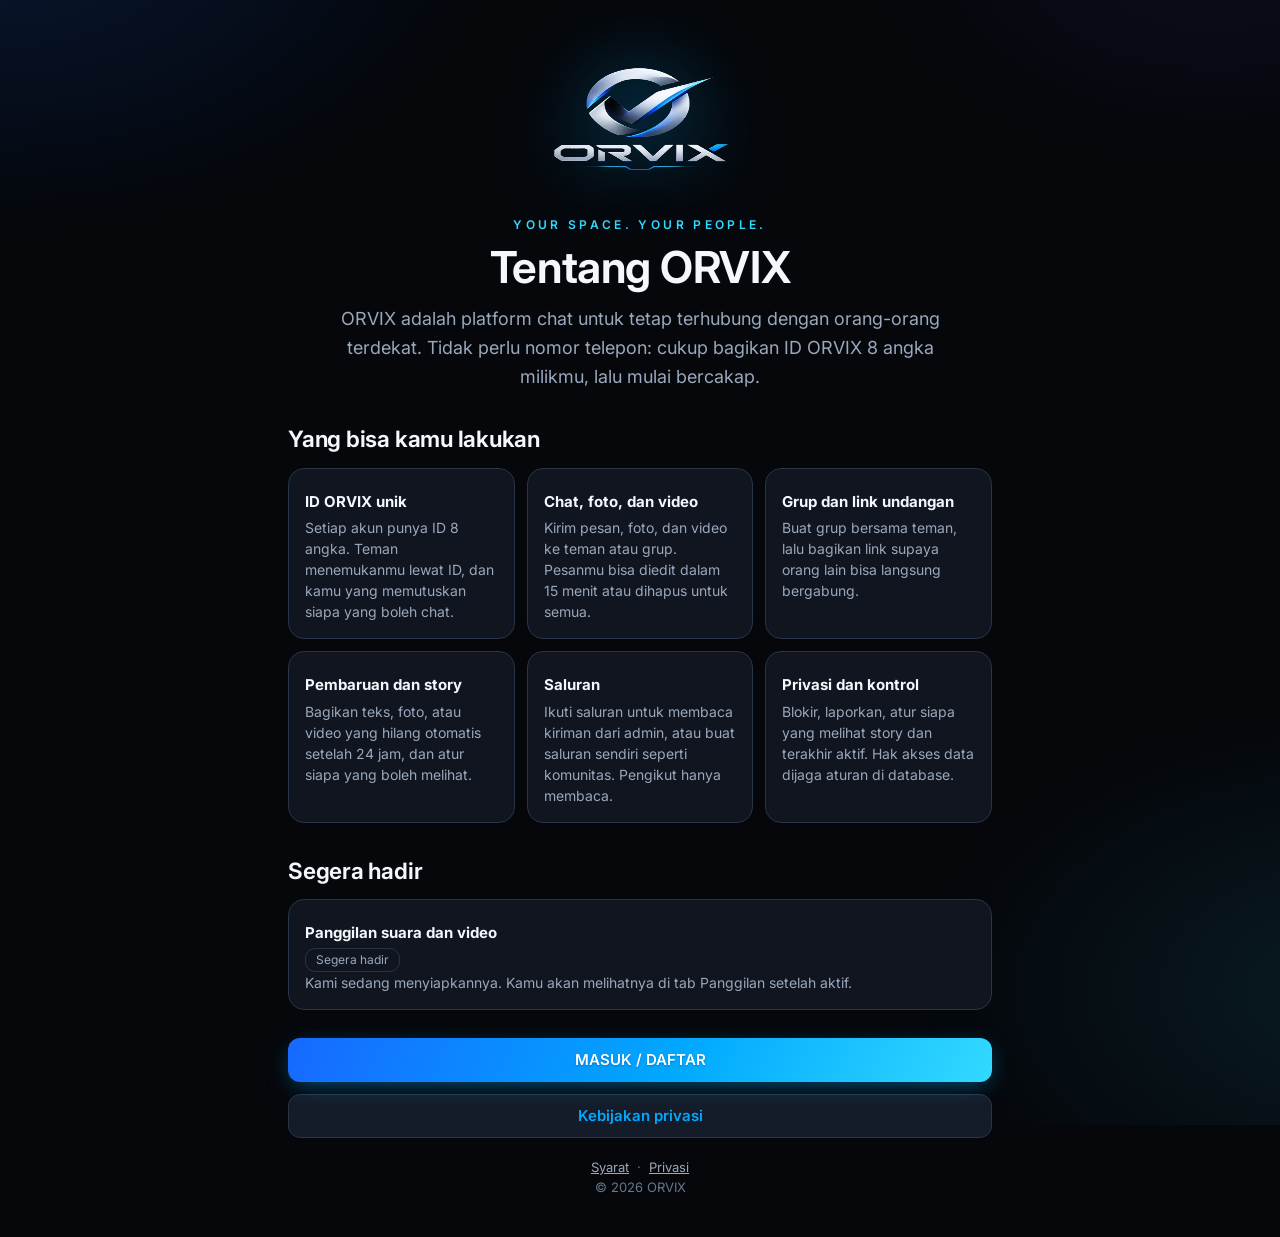
==== commit bc6f6c35: "Upload about.html" ====
--- a/about.html
+++ b/about.html
@@ -1,4 +1,4 @@
-<!doctype html><html lang="id"><head><meta charset="utf-8"><script>try{var t=localStorage.getItem("orvix:theme");if(t==="brutal"||t==="glass")document.documentElement.dataset.theme=t}catch(e){}</script><meta name="viewport" content="width=device-width,initial-scale=1,viewport-fit=cover"><meta name="theme-color" content="#05070B"><link rel="icon" href="/assets/favicon.svg" type="image/svg+xml"><link rel="preconnect" href="https://fonts.googleapis.com"><link rel="preconnect" href="https://fonts.gstatic.com" crossorigin><link rel="stylesheet" href="https://fonts.googleapis.com/css2?family=Inter:wght@400;500;600;700&display=swap"><link rel="stylesheet" href="/css/style.css"><title>Tentang ORVIX</title><meta name="description" content="Kenali ORVIX: platform chat dengan ID unik, grup, story, dan saluran."></head>
+<!doctype html><html lang="id"><head><meta charset="utf-8"><script>try{var t=localStorage.getItem("orvix:theme");if(t==="brutal"||t==="glass")document.documentElement.dataset.theme=t}catch(e){}</script><meta name="viewport" content="width=device-width,initial-scale=1,viewport-fit=cover"><meta name="theme-color" content="#05070B"><link rel="icon" href="/assets/favicon.svg" type="image/svg+xml"><link rel="preconnect" href="https://fonts.googleapis.com"><link rel="preconnect" href="https://fonts.gstatic.com" crossorigin><link rel="stylesheet" href="https://fonts.googleapis.com/css2?family=Inter:wght@400;500;600;700&display=swap"><link rel="stylesheet" href="/css/style.css"><link rel="stylesheet" href="/css/identity.css"><link rel="stylesheet" href="https://fonts.googleapis.com/css2?family=Unbounded:wght@600;800&display=swap" media="print" onload="this.media='all'"><title>Tentang ORVIX</title><meta name="description" content="Kenali ORVIX: platform chat dengan ID unik, grup, story, dan saluran."><link rel="stylesheet" href="/css/responsive.css"></head>
 <body><main class="abt">
 <img class="hero-logo" src="/assets/logo.png" alt="ORVIX" width="180" height="180">
 <p class="tag">YOUR SPACE. YOUR PEOPLE.</p>
--- a/css/style.css
+++ b/css/style.css
@@ -114,10 +114,8 @@
 .send:disabled{opacity:.4}
 .older{align-self:center;margin-bottom:6px}
 /* profil */
-.cover{height:130px;border-radius:var(--r) var(--r) 0 0;background:linear-gradient(120deg,#05070B 0%,#0a2a6b 55%,#1769FF 100%);position:relative}
-.cover .ibtn{position:absolute;right:10px;top:10px;background:rgba(5,7,11,.7)}
+/* (cover/banner: lihat bagian "Banner profil" di akhir berkas) */
 .pcard{border:1px solid var(--bd);border-radius:var(--r);background:var(--s1);text-align:center;padding-bottom:18px;margin-bottom:22px}
-.pcard .av{margin-top:-48px;border:3px solid var(--blue);box-shadow:0 0 0 4px var(--s1),0 0 24px rgba(0,168,255,.35)}
 .pid{font-variant-numeric:tabular-nums;letter-spacing:.06em;color:var(--silver);display:inline-flex;gap:8px;align-items:center}
 .sec{font-size:12px;font-weight:600;color:var(--tx3);letter-spacing:.06em;text-transform:uppercase;margin:22px 4px 8px}
 .setrow{display:flex;align-items:center;gap:14px;width:100%;padding:14px 16px;border:1px solid var(--bd);border-radius:var(--r);background:var(--s1);margin-bottom:8px;text-align:left}
@@ -411,3 +409,525 @@
 .post.out footer{color:rgba(255,255,255,.8)}
 .post.out .pm{color:rgba(255,255,255,.85)}.post.out .pm:hover,.post.out .pm:active{color:#fff;background:rgba(255,255,255,.2)}
 .post.gone.out{background:var(--s1);border:1px dashed var(--bd);color:var(--tx3);box-shadow:none}
+
+/* ===== Fitur baru: centang pesan, kutipan story, pesan sistem ===== */
+.tick{display:inline-flex;vertical-align:-3px;margin-left:4px;color:var(--tx3)}
+.tick.read{color:var(--cyan)}
+.msg.out .tick{color:rgba(255,255,255,.65)}.msg.out .tick.read{color:#7FF0FF}
+.seen-n{font-size:11px;margin-left:3px;opacity:.8;cursor:pointer}
+.sysmsg{align-self:center;max-width:86%;text-align:center;font-size:12.5px;color:var(--tx2);background:var(--s1);border:1px solid var(--bd);border-radius:999px;padding:5px 12px;margin:6px 0;display:flex;gap:6px;align-items:center}
+.sq{display:flex;gap:10px;align-items:center;background:rgba(0,0,0,.22);border-left:3px solid var(--cyan);border-radius:10px;padding:8px;margin-bottom:6px;min-width:210px}
+.sq img,.sq-t{width:44px;height:44px;border-radius:8px;object-fit:cover;flex:none;display:grid;place-items:center}
+.sq-t.gone{background:var(--s3);color:var(--tx3)}
+.sq small{display:block;opacity:.8}.sq b{font-size:13px}.sq.off{opacity:.75}
+.sq-b{width:44px;height:44px;border-radius:8px;background:var(--s3)}
+.vreply{position:absolute;left:0;right:0;bottom:0;z-index:5;display:flex;gap:8px;align-items:center;padding:10px 12px calc(10px + var(--sb));background:linear-gradient(transparent,rgba(0,0,0,.7))}
+.vreply .inp{flex:1;border-radius:999px;background:rgba(0,0,0,.45);border-color:rgba(255,255,255,.3);color:#fff}
+.rp-tag{display:inline-flex;gap:4px;align-items:center;font-size:11.5px;color:var(--cyan);margin-left:8px}
+.rpt{display:flex;gap:10px;align-items:flex-start;margin:12px 2px 4px;font-size:14px}
+.rpt small{display:block;color:var(--tx3);font-size:12px}.rpt.off{opacity:.5}
+.rpt input{width:20px;height:20px;accent-color:#1769FF;margin-top:2px}
+.evid{display:block;margin-top:4px;padding:6px 8px;border-left:3px solid var(--danger);background:var(--s1);font-size:13px;border-radius:6px}
+.csearch{display:flex;align-items:center;gap:8px;background:var(--s1);border:1px solid var(--bd);border-radius:12px;padding:0 12px;min-height:44px}
+.csearch input{flex:1;background:none;border:0;outline:0;min-width:0}
+.crow2{padding:8px 2px;border-bottom:1px solid var(--bd)}.on-now{color:var(--ok)}
+.opt{display:block;text-align:left;width:100%;padding:14px;border:1px solid var(--bd);border-radius:14px;background:var(--s1)}
+.opt.on{border-color:var(--bda);box-shadow:0 0 0 1px var(--bda) inset}.opt small{display:block;color:var(--tx2);margin-top:4px}
+
+
+/* ===== Dropdown kustom (pengganti popup <select> bawaan) ===== */
+.dd{position:relative;display:block;min-width:0}.dd-native{display:none!important}
+.dd-btn{display:flex;align-items:center;justify-content:space-between;gap:10px;text-align:left;cursor:pointer;font-weight:500;padding-right:12px}
+.dd-btn .ic{color:var(--tx3);transition:transform .2s}.dd-btn[aria-expanded=true]{border-color:var(--bda);box-shadow:0 0 0 3px rgba(61,117,255,.2)}.dd-btn[aria-expanded=true] .ic{transform:rotate(180deg);color:var(--cyan)}
+.dd-btn:disabled{opacity:.5;cursor:not-allowed}
+.dd-back{position:fixed;inset:0;z-index:400}.dd-back.m{background:rgba(2,4,8,.6);backdrop-filter:blur(3px);animation:ddfade .18s}
+.dd-pop{position:fixed;z-index:401;background:var(--s2);border:1px solid var(--bd);border-radius:16px;box-shadow:0 24px 60px rgba(0,0,0,.55),0 0 0 1px rgba(255,255,255,.03) inset;overflow:hidden;display:flex;flex-direction:column;animation:ddpop .16s cubic-bezier(.2,.9,.3,1);transform-origin:top left}
+.dd-list{overflow:auto;padding:6px;display:flex;flex-direction:column;gap:2px;overscroll-behavior:contain}
+.dd-o{display:flex;align-items:center;justify-content:space-between;gap:12px;width:100%;text-align:left;padding:12px 14px;border-radius:11px;font-weight:500;color:var(--tx);transition:background .12s}
+.dd-o:hover,.dd-o:focus-visible{background:var(--s3);outline:0}
+.dd-o .dd-c{opacity:0;color:var(--cyan);display:grid;place-items:center;width:24px;height:24px;border-radius:50%}
+.dd-o[aria-selected=true]{background:linear-gradient(90deg,rgba(23,105,255,.22),rgba(50,217,255,.08));color:#fff}
+.dd-o[aria-selected=true] .dd-c{opacity:1;background:rgba(50,217,255,.16)}
+.dd-pop.sheet{left:0;right:0;bottom:0;top:auto;max-height:78dvh;border-radius:24px 24px 0 0;border-bottom:0;padding-bottom:var(--sb);animation:ddsheet .26s cubic-bezier(.2,.9,.3,1);transform-origin:bottom}
+.dd-h{position:relative;display:flex;align-items:center;justify-content:space-between;padding:18px 14px 6px 20px}
+.dd-h b{font-size:17px;font-weight:650}.dd-grip{position:absolute;top:8px;left:50%;width:42px;height:4px;margin-left:-21px;border-radius:4px;background:var(--bd)}
+.dd-pop.sheet .dd-o{padding:15px 16px;font-size:16px}
+@keyframes ddfade{from{opacity:0}}@keyframes ddpop{from{opacity:0;transform:translateY(-6px) scale(.97)}}@keyframes ddsheet{from{transform:translateY(100%)}}
+
+/* ===== Layar profil penuh ===== */
+.pscreen{position:fixed;inset:0;z-index:120;background:var(--bg);display:flex;flex-direction:column;animation:psin .28s cubic-bezier(.2,.9,.3,1)}
+.pscreen.out{animation:psout .18s ease-in forwards}
+@keyframes psin{from{transform:translateY(28px);opacity:0}}@keyframes psout{to{transform:translateY(20px);opacity:0}}
+.ps-top{position:absolute;top:0;left:0;right:0;z-index:3;display:flex;align-items:center;gap:8px;padding:calc(10px + var(--st)) 12px 10px}
+.ps-top h2{font-size:16px;opacity:0;transition:opacity .2s}
+.ps-top .ibtn{background:rgba(0,0,0,.35);backdrop-filter:blur(8px);color:#fff}
+.ps-scroll{flex:1;overflow:auto;overscroll-behavior:contain;padding-bottom:calc(28px + var(--sb))}
+.ps-hero{position:relative;display:flex;flex-direction:column;align-items:center;text-align:center;padding:calc(76px + var(--st)) 20px 22px;overflow:hidden;isolation:isolate}
+.ps-bg{position:absolute;inset:-30px;z-index:-2;background:var(--grad) center/cover;filter:blur(34px) saturate(1.4);opacity:.55;transform:scale(1.2)}
+.ps-fade{position:absolute;inset:0;z-index:-1;background:linear-gradient(180deg,rgba(0,0,0,.25),var(--bg) 96%)}
+.ps-av{border-radius:50%;padding:4px;background:var(--grad);box-shadow:0 14px 44px rgba(0,120,255,.35);cursor:default;display:block;line-height:0}
+.ps-av.has{cursor:zoom-in}.ps-av .av{border:4px solid var(--bg)}
+.ps-hero h1{font-size:clamp(22px,6vw,28px);margin:16px 0 2px}
+.ps-user{color:var(--tx2)}
+.ps-chips{display:flex;flex-wrap:wrap;gap:8px;justify-content:center;margin-top:12px}
+.chip{display:inline-flex;align-items:center;gap:6px;padding:6px 12px;border-radius:999px;background:var(--s2);border:1px solid var(--bd);font-size:13px;color:var(--tx2)}
+button.chip:hover{border-color:var(--bda);color:var(--tx)}
+.chip i{width:8px;height:8px;border-radius:50%;background:var(--tx3)}.chip.live{color:var(--ok)}.chip.live i{background:var(--ok);box-shadow:0 0 0 3px rgba(53,212,154,.25)}
+.ps-quick{display:flex;gap:14px;justify-content:center;flex-wrap:wrap;margin-top:22px}
+.qa{display:flex;flex-direction:column;align-items:center;gap:7px;min-width:78px;color:var(--tx)}
+.qa span{width:54px;height:54px;border-radius:50%;display:grid;place-items:center;background:var(--s2);border:1px solid var(--bd);transition:transform .15s,background .15s,border-color .15s}
+.qa:hover span,.qa:focus-visible span{background:var(--grad);border-color:transparent;color:#fff;transform:translateY(-2px)}
+.qa small{font-size:12.5px;color:var(--tx2)}
+.ps-card{width:min(100%,640px);margin:12px auto 0;padding:16px 18px;background:var(--s1);border:1px solid var(--bd);border-radius:20px}
+.ps-card h3{font-size:12px;letter-spacing:.14em;text-transform:uppercase;color:var(--cyan);margin-bottom:10px}
+.ps-card p{line-height:1.6;white-space:pre-wrap;word-break:break-word}
+.ps-row{display:flex;justify-content:space-between;gap:12px;padding:11px 0;border-top:1px solid var(--bd)}.ps-row:first-of-type{border-top:0}.ps-row span{color:var(--tx2)}
+.ps-mem{display:flex;flex-direction:column;gap:12px}
+.ps-danger{padding:6px}.ps-d{display:flex;align-items:center;gap:12px;width:100%;padding:14px 12px;border-radius:14px;color:var(--danger);font-weight:600;text-align:left}.ps-d:hover{background:rgba(255,77,100,.1)}
+@media(min-width:900px){.ps-hero{padding-top:calc(90px + var(--st))}}
+
+/* ===== Halaman undangan ===== */
+.inv-logo{width:min(34vw,120px)!important;margin-bottom:6px}
+.inv{--h:215;width:100%;max-width:440px;margin:14px auto;background:linear-gradient(180deg,var(--s2),var(--s1));border:1px solid var(--bd);border-radius:28px;overflow:hidden;box-shadow:0 30px 80px rgba(0,0,0,.5),0 0 0 1px rgba(255,255,255,.03) inset;animation:invin .5s cubic-bezier(.2,.9,.3,1)}
+@keyframes invin{from{opacity:0;transform:translateY(18px) scale(.98)}}
+.inv-banner{position:relative;height:112px;background:radial-gradient(circle at 20% 30%,hsl(var(--h) 90% 62% / .9),transparent 60%),radial-gradient(circle at 85% 70%,hsl(calc(var(--h) + 50) 90% 55% / .85),transparent 60%),linear-gradient(135deg,hsl(var(--h) 80% 30%),hsl(calc(var(--h) + 60) 80% 22%))}
+.inv-banner::after{content:"";position:absolute;inset:0;background-image:linear-gradient(rgba(255,255,255,.08) 1px,transparent 1px),linear-gradient(90deg,rgba(255,255,255,.08) 1px,transparent 1px);background-size:26px 26px;-webkit-mask-image:linear-gradient(180deg,#000,transparent);mask-image:linear-gradient(180deg,#000,transparent)}
+.inv-pill{position:absolute;top:14px;left:14px;z-index:1;display:inline-flex;align-items:center;gap:6px;padding:6px 12px;border-radius:999px;font-size:12px;font-weight:600;letter-spacing:.04em;color:#fff;background:rgba(0,0,0,.32);backdrop-filter:blur(10px);border:1px solid rgba(255,255,255,.25)}
+.inv-body{padding:0 24px 22px;text-align:center}
+.inv-av{width:96px;height:96px;margin:-48px auto 0;border-radius:30px;display:grid;place-items:center;position:relative;background:linear-gradient(135deg,hsl(var(--h) 85% 58%),hsl(calc(var(--h) + 55) 85% 45%));border:5px solid var(--s2);box-shadow:0 14px 34px hsl(var(--h) 80% 40% / .5);transform:rotate(-4deg)}
+.inv-av b{font-size:42px;color:#fff;text-shadow:0 2px 10px rgba(0,0,0,.3);transform:rotate(4deg)}
+.inv-name{display:flex;align-items:center;justify-content:center;gap:8px;font-size:clamp(24px,6.5vw,30px);margin:16px 0 12px;word-break:break-word}
+.inv-stats{display:flex;flex-wrap:wrap;justify-content:center;gap:8px}
+.inv-stats span{display:inline-flex;align-items:center;gap:6px;padding:7px 13px;border-radius:999px;font-size:13.5px;color:var(--tx2);background:var(--bg2);border:1px solid var(--bd)}.inv-stats b{color:var(--tx)}.inv-stats .ok{color:var(--ok);border-color:rgba(53,212,154,.4)}
+.inv-desc{margin:16px 0 0;padding:12px 14px;border-radius:14px;background:var(--bg2);border:1px solid var(--bd);color:var(--tx2);text-align:left;line-height:1.55;white-space:pre-wrap;word-break:break-word}
+.inv-perks{list-style:none;padding:0;margin:18px 0 20px;display:flex;flex-direction:column;gap:12px;text-align:left}
+.inv-perks li{display:flex;gap:12px;align-items:center}
+.inv-perks li>span{flex:none;width:38px;height:38px;border-radius:12px;display:grid;place-items:center;color:var(--cyan);background:rgba(50,217,255,.1);border:1px solid rgba(50,217,255,.25)}
+.inv-perks b{display:block;font-size:14.5px}.inv-perks small{color:var(--tx3);font-size:13px}
+.inv .btn.lg{min-height:54px;font-size:16.5px;border-radius:16px;box-shadow:0 12px 30px rgba(0,140,255,.35)}
+.inv-share{display:flex;justify-content:center;gap:8px;margin-top:12px}
+.inv-trust{display:flex;gap:6px;align-items:center;justify-content:center;margin-top:16px;font-size:12px;color:var(--tx3);text-align:center}
+.inv-state{padding:40px 26px 30px;text-align:center}.inv-state h2{margin:14px 0 6px}
+.inv-sico{width:68px;height:68px;border-radius:22px;margin:0 auto;display:grid;place-items:center;color:var(--cyan);background:rgba(50,217,255,.1);border:1px solid rgba(50,217,255,.3)}
+.sk-b{background:linear-gradient(110deg,var(--s2) 30%,var(--s3) 50%,var(--s2) 70%);background-size:200% 100%;animation:skl 1.3s linear infinite}
+.inv .sk,.sk-l,.sk-btn{display:block;background:linear-gradient(110deg,var(--s2) 30%,var(--s3) 50%,var(--s2) 70%);background-size:200% 100%;animation:skl 1.3s linear infinite;border-radius:12px;margin:12px auto 0}
+.inv .inv-av.sk{border-radius:30px;transform:none}.sk-l{height:16px}.sk-l.w60{width:60%}.sk-l.w40{width:40%}.sk-l.w90{width:90%}.sk-btn{height:54px;width:100%;margin-top:22px;border-radius:16px}
+@keyframes skl{to{background-position:-200% 0}}
+
+/* ===== Pemilih tema ===== */
+.themes{display:flex;gap:14px;overflow-x:auto;scroll-snap-type:x mandatory;padding:6px 2px 14px;margin:0 -2px;-webkit-overflow-scrolling:touch;scrollbar-width:none}.themes::-webkit-scrollbar{display:none}
+.tcard{flex:0 0 min(74%,230px);scroll-snap-align:center;display:flex;flex-direction:column;gap:12px;padding:12px;text-align:left;border-radius:22px;background:var(--s1);border:1px solid var(--bd);position:relative;transition:transform .25s cubic-bezier(.2,.9,.3,1),box-shadow .25s,border-color .25s}
+.tcard:hover{transform:translateY(-4px)}
+.tcard[aria-checked=true]{border-color:transparent;background:linear-gradient(var(--s1),var(--s1)) padding-box,var(--grad) border-box;border:2px solid transparent;box-shadow:0 14px 40px rgba(0,140,255,.3)}
+.tphone{display:flex;flex-direction:column;gap:7px;height:178px;padding:10px;border-radius:16px;overflow:hidden;position:relative;isolation:isolate;transition:transform .3s}
+.tcard:hover .tphone{transform:scale(1.03) rotate(-.6deg)}
+.tbar{display:flex;align-items:center;gap:6px;padding-bottom:7px}.tav{width:18px;height:18px;border-radius:50%}.tl{height:6px;width:38%;border-radius:4px}.tl.s{width:18%;margin-left:auto}
+.tbody{flex:1;display:flex;flex-direction:column;gap:7px;justify-content:center}
+.tb{height:22px;width:62%;border-radius:12px}.tb.s{height:16px;width:40%}.tb.out{align-self:flex-end}
+.tin{display:flex;gap:6px;align-items:center;height:22px}.tin i{flex:1;height:100%;border-radius:12px}.tin b{width:22px;height:22px;border-radius:50%}
+.tmeta{display:flex;flex-direction:column;gap:3px;padding:0 4px 4px}
+.tname{display:flex;align-items:center;justify-content:space-between}.tname b{font-size:15.5px}
+.tchk{width:22px;height:22px;border-radius:50%;display:grid;place-items:center;background:var(--grad);color:#fff;transform:scale(0);transition:transform .25s cubic-bezier(.3,1.6,.5,1)}
+.tcard[aria-checked=true] .tchk{transform:scale(1)}
+.tmeta small{color:var(--tx3);font-size:12.5px;line-height:1.4;min-height:35px}
+.tdots{display:flex;gap:5px;margin-top:4px}.tdots i{width:16px;height:16px;border-radius:50%;border:2px solid var(--s1);box-shadow:0 0 0 1px var(--bd)}
+/* pratinjau per tema (palet tetap, tidak ikut tema aktif) */
+.th-orvix .tphone{background:radial-gradient(120px 80px at 90% 0,rgba(23,105,255,.35),transparent),#05070B}
+.th-orvix .tav{background:linear-gradient(135deg,#1769FF,#32D9FF)}.th-orvix .tl{background:#283548}.th-orvix .tb.in{background:#151C29}.th-orvix .tb.out{background:linear-gradient(115deg,#1769FF,#00A8FF)}
+.th-orvix .tin i{background:#151C29}.th-orvix .tin b{background:linear-gradient(135deg,#1769FF,#32D9FF)}
+.th-orvix .tdots i:nth-child(1){background:#05070B}.th-orvix .tdots i:nth-child(2){background:#1769FF}.th-orvix .tdots i:nth-child(3){background:#32D9FF}.th-orvix .tdots i:nth-child(4){background:#F4F7FC}
+@media(min-width:640px){.themes{overflow:visible;flex-wrap:nowrap}.tcard{flex:1 1 0;min-width:0}}
+.theme-fade,.theme-fade *{transition:background-color .35s,color .35s,border-color .35s,box-shadow .35s!important}
+@media(prefers-reduced-motion:reduce){.tcard,.tphone,.pscreen,.inv,.dd-pop{animation:none!important;transition:none!important}}
+
+
+/* =====================================================================
+   BANNER PROFIL, EDITOR CROP, ANIMASI TEMA
+   ===================================================================== */
+
+/* ---------- Banner profil (kartu profil sendiri) ---------- */
+.cover{position:relative;aspect-ratio:3/1;min-height:112px;max-height:270px;overflow:hidden;border-radius:var(--r) var(--r) 0 0;background:linear-gradient(120deg,#05070B 0%,#0a2a6b 55%,#1769FF 100%);isolation:isolate}
+.cover-img{position:absolute;inset:0;width:100%;height:100%;object-fit:cover;z-index:-1;opacity:0;transform:scale(1.07);transition:opacity .7s ease,transform 1.5s cubic-bezier(.2,.8,.2,1)}
+.cover-img.in{opacity:1;transform:none}
+.cover.has::after{content:"";position:absolute;inset:0;background:linear-gradient(180deg,rgba(0,0,0,.28),transparent 32%,transparent 62%,rgba(0,0,0,.38));pointer-events:none}
+.cover-fx{position:absolute;inset:0;pointer-events:none;background:linear-gradient(110deg,transparent 35%,rgba(120,200,255,.2) 50%,transparent 65%);transform:translateX(-100%);animation:sweep 7s ease-in-out 1s infinite}
+.cover.has .cover-fx{display:none}
+@keyframes sweep{0%,55%{transform:translateX(-100%)}100%{transform:translateX(100%)}}
+.cover-act{position:absolute;right:10px;top:10px;display:flex;gap:8px;z-index:2}
+.cover-act .ibtn{background:rgba(5,7,11,.62);backdrop-filter:blur(8px);color:#fff;transition:transform .15s,background .15s}
+.cover-act .ibtn:hover{background:rgba(5,7,11,.85);transform:translateY(-1px)}
+.cover-add{position:absolute;left:50%;top:50%;transform:translate(-50%,-50%);z-index:2;display:inline-flex;align-items:center;gap:8px;min-height:42px;padding:0 18px;border-radius:999px;border:1.5px dashed rgba(255,255,255,.5);background:rgba(5,7,11,.32);backdrop-filter:blur(6px);color:#fff;font-weight:600;font-size:14px;white-space:nowrap;transition:background .2s,border-color .2s,transform .2s}
+.cover-add:hover{background:rgba(5,7,11,.6);border-style:solid;border-color:#fff;transform:translate(-50%,-52%)}
+.pcard .avw{display:block;width:max-content;margin:-48px auto 0;isolation:isolate}
+.pcard .avw .av{border:3px solid var(--blue);box-shadow:0 0 0 4px var(--s1),0 0 24px rgba(0,168,255,.35)}
+.pcard .avcam{width:34px;height:34px;right:-2px;bottom:-2px;border:3px solid var(--s1)}
+.pcard .avw::before{content:"";position:absolute;inset:-7px;border-radius:50%;z-index:-1;background:conic-gradient(from 0deg,#1769FF,#32D9FF,#7B5CFF,#1769FF);filter:blur(11px);opacity:.5;animation:spin 9s linear infinite}
+@keyframes spin{to{transform:rotate(360deg)}}
+
+/* ---------- Banner di layar profil teman ---------- */
+.ps-hero{--bh:clamp(150px,30vw,230px)}
+.ps-hero.has-banner{padding-top:calc(var(--bh) + var(--st) - 64px)}
+.ps-banner{position:absolute;left:0;right:0;top:0;height:calc(var(--bh) + var(--st));z-index:-1;overflow:hidden}
+.ps-banner img{width:100%;height:100%;object-fit:cover;opacity:0;transform:scale(1.08);transition:opacity .7s ease,transform 1.6s cubic-bezier(.2,.8,.2,1)}
+.ps-banner img.in{opacity:1;transform:none}
+.ps-banner::after{content:"";position:absolute;inset:0;background:linear-gradient(180deg,rgba(0,0,0,.42),transparent 38%,var(--bg) 100%)}
+.ps-hero.has-banner .ps-bg,.ps-hero.has-banner .ps-fade{display:none}
+
+/* ---------- Editor crop ---------- */
+.crop-modal{width:min(100%,640px)}
+.crop{display:flex;flex-direction:column;gap:12px}
+.crop-stage{--ar:1;position:relative;width:min(100%,calc(56dvh*var(--ar)));margin:0 auto;border-radius:14px;overflow:hidden;background:#000;touch-action:none;cursor:grab;user-select:none;-webkit-user-select:none;border:1px solid var(--bd)}
+.crop-stage.round{width:min(100%,360px,calc(56dvh*var(--ar)))}
+.crop-stage.drag{cursor:grabbing}
+.crop-stage canvas{display:block;width:100%;height:100%}
+.crop-grid{position:absolute;inset:0;pointer-events:none;background-image:linear-gradient(rgba(255,255,255,.3) 1px,transparent 1px),linear-gradient(90deg,rgba(255,255,255,.3) 1px,transparent 1px);background-size:33.333% 33.333%;opacity:0;transition:opacity .2s}
+.crop-stage.drag .crop-grid{opacity:1}
+.crop-stage.round::after{content:"";position:absolute;inset:0;border-radius:50%;border:2px solid rgba(255,255,255,.9);box-shadow:0 0 0 999px rgba(0,0,0,.58);pointer-events:none}
+.crop-hint{font-size:13px;color:var(--tx2);text-align:center;margin:0}
+.crop-zoom{display:flex;align-items:center;gap:6px}.crop-zoom input{flex:1;min-width:0;accent-color:var(--blue);height:32px}
+.crop-act{flex-wrap:nowrap;gap:8px}.crop-act .btn{min-height:44px;padding:0 14px;flex:none}
+.crop-act [data-reset]{margin-right:auto;padding:0 8px}.crop-act [data-ok]{padding:0 22px}
+
+/* ---------- Animasi masuk halaman (per tema) ---------- */
+:root{--enter:rise}
+@keyframes rise{from{opacity:0;transform:translateY(16px)}}
+@keyframes pop{0%{opacity:0;transform:translate(-10px,10px)}55%{opacity:1;transform:translate(2px,-2px)}100%{transform:none}}
+@keyframes blurin{from{opacity:0;transform:translateY(12px) scale(.985);filter:blur(10px)}}
+.stagger>*{animation:var(--enter) .55s cubic-bezier(.2,.8,.2,1) both;animation-delay:calc(var(--i,0)*55ms)}
+
+/* ---------- Pergantian tema: menyebar dari titik klik (View Transitions) ---------- */
+html.theme-vt::view-transition-old(root),html.theme-vt::view-transition-new(root){animation:none;mix-blend-mode:normal}
+html.theme-vt::view-transition-new(root){z-index:2}
+html.theme-vt .bottom,html.theme-vt .side{view-transition-name:none}
+
+/* ---------- Kilau tombol utama (semua tema) ---------- */
+.btn.primary{position:relative;overflow:hidden}
+.btn.primary::after{content:"";position:absolute;inset:0;pointer-events:none;background:linear-gradient(110deg,transparent 30%,rgba(255,255,255,.3) 50%,transparent 70%);transform:translateX(-130%)}
+.btn.primary:hover::after{animation:sheen .8s ease}
+@keyframes sheen{to{transform:translateX(130%)}}
+.setrow,.chip,.qa span{transition:transform .2s cubic-bezier(.2,.8,.2,1),border-color .2s,box-shadow .2s,background .2s}
+
+/* ---------- Latar ambient ---------- */
+body::before{content:"";position:fixed;z-index:-1;pointer-events:none;inset:0}
+:root:not([data-theme]) body::before{inset:-25%;background:radial-gradient(38% 34% at 16% 10%,rgba(23,105,255,.17),transparent 70%),radial-gradient(34% 30% at 88% 90%,rgba(50,217,255,.10),transparent 70%),radial-gradient(26% 24% at 80% 12%,rgba(123,92,255,.08),transparent 70%);animation:ambient 28s ease-in-out infinite alternate;will-change:transform}
+@keyframes ambient{to{transform:translate3d(4%,3%,0) scale(1.1) rotate(2deg)}}
+:root:not([data-theme]) .setrow:hover{transform:translateY(-1px);box-shadow:0 12px 28px -18px rgba(0,168,255,.6)}
+:root:not([data-theme]) .bottom a.on::before,:root:not([data-theme]) .side a.on{animation:navglow 3.2s ease-in-out infinite}
+@keyframes navglow{50%{box-shadow:0 0 16px var(--neon)}}
+:root:not([data-theme]) .side a.on{box-shadow:inset 3px 0 0 var(--neon)}
+@keyframes navglow-side{50%{box-shadow:inset 3px 0 0 var(--neon),0 0 18px -4px var(--neon)}}
+:root:not([data-theme]) .side a.on{animation-name:navglow-side}
+:root:not([data-theme]) .tcard[aria-checked=true] .tphone{animation:float 5s ease-in-out infinite}
+@keyframes float{50%{transform:translateY(-4px)}}
+
+
+/* =====================================================================
+   TEMA NEO BRUTALISM — arang gelap, border tebal, bayangan keras
+   Tidak ada permukaan putih/krem terang; kontras datang dari garis dan blok warna.
+   ===================================================================== */
+:root[data-theme=brutal]{--bg:#18171E;--bg2:#121117;--s1:#23212C;--s2:#2D2A39;--s3:#383447;--bd:#4B4760;--bda:#FFC53D;--ink:#E8E0CC;--sh:#07060B;--acc:#FFC53D;--tx:#F1ECDD;--tx2:#C5BFAE;--tx3:#8F8A9C;--blue:#5B7BFF;--neon:#FFC53D;--cyan:#FFC53D;--silver:#F1ECDD;--white:#FFFDF5;--danger:#FF6E61;--ok:#52E0A0;--grad:#5B7BFF;--r:8px;--enter:pop;color-scheme:dark}
+[data-theme=brutal] body{background:var(--bg)}
+[data-theme=brutal] body::before{inset:-44px;background-image:radial-gradient(rgba(241,236,221,.085) 1.6px,transparent 1.9px);background-size:22px 22px;animation:dots 16s linear infinite}
+@keyframes dots{to{transform:translate(22px,22px)}}
+[data-theme=brutal] ::selection{background:var(--acc);color:#111}
+[data-theme=brutal] p a,[data-theme=brutal] .foot a,[data-theme=brutal] .legal a{text-decoration:underline;text-underline-offset:3px}
+[data-theme=brutal] h1,[data-theme=brutal] h2,[data-theme=brutal] h3{letter-spacing:-.02em;font-weight:800}
+
+/* permukaan utama: garis krem tebal + bayangan keras */
+[data-theme=brutal] .pcard,[data-theme=brutal] .modal,[data-theme=brutal] .stat,[data-theme=brutal] .jcard,[data-theme=brutal] .inv,[data-theme=brutal] .ps-card,[data-theme=brutal] .chp-box,[data-theme=brutal] .dd-pop,[data-theme=brutal] .toast{border:2px solid var(--ink);border-radius:var(--r);background:var(--s1)}
+[data-theme=brutal] .pcard{box-shadow:7px 7px 0 var(--acc)}
+[data-theme=brutal] .modal,[data-theme=brutal] .dd-pop,[data-theme=brutal] .inv{box-shadow:8px 8px 0 #000}
+[data-theme=brutal] .stat,[data-theme=brutal] .jcard,[data-theme=brutal] .ps-card,[data-theme=brutal] .chp-box,[data-theme=brutal] .toast{box-shadow:5px 5px 0 #000}
+/* permukaan sekunder: garis lebih redup agar halaman tidak ramai */
+[data-theme=brutal] .card,[data-theme=brutal] .setrow,[data-theme=brutal] .opt,[data-theme=brutal] .sysmsg,[data-theme=brutal] .csearch,[data-theme=brutal] .acard,[data-theme=brutal] .ccard,[data-theme=brutal] .crow,[data-theme=brutal] .chp-stats>div,[data-theme=brutal] .act,[data-theme=brutal] .chip,[data-theme=brutal] .alert,[data-theme=brutal] .cempty,[data-theme=brutal] .tbl{border:2px solid var(--bd);border-radius:var(--r);box-shadow:4px 4px 0 #000}
+[data-theme=brutal] .setrow:hover,[data-theme=brutal] .opt:hover,[data-theme=brutal] .crow:hover,[data-theme=brutal] .ccard:hover,[data-theme=brutal] .acard:hover,[data-theme=brutal] .act:hover{border-color:var(--ink);background:var(--s2);transform:translate(-2px,-2px);box-shadow:6px 6px 0 var(--acc)}
+[data-theme=brutal] .setrow,[data-theme=brutal] .crow,[data-theme=brutal] .ccard,[data-theme=brutal] .acard{transition:transform .14s steps(3),box-shadow .14s steps(3),border-color .14s,background .14s}
+[data-theme=brutal] .setrow:active,[data-theme=brutal] .opt:active{transform:translate(3px,3px);box-shadow:1px 1px 0 #000}
+[data-theme=brutal] .setrow.danger{border-color:var(--danger);background:rgba(255,110,97,.08)}
+[data-theme=brutal] .setrow.danger:hover{box-shadow:6px 6px 0 var(--danger);border-color:var(--danger)}
+[data-theme=brutal] .setrow .ic:first-child{color:var(--acc)}[data-theme=brutal] .setrow.danger .ic:first-child{color:var(--danger)}
+[data-theme=brutal] .alert.warn{border-color:var(--danger)}[data-theme=brutal] .alert.info{border-color:var(--acc)}
+
+/* label bagian: stiker kuning miring */
+[data-theme=brutal] .sec{display:inline-block;margin:26px 4px 12px;padding:4px 12px;background:var(--acc);color:#111;border:2px solid #000;border-radius:4px;box-shadow:3px 3px 0 #000;transform:rotate(-1.4deg);font-weight:800;letter-spacing:.1em}
+[data-theme=brutal] .pcard .sec{display:block;width:max-content;margin:14px auto 6px!important}
+[data-theme=brutal] .page>h1{display:inline-block;position:relative;z-index:0}
+[data-theme=brutal] .page>h1::after{content:"";position:absolute;left:-4px;right:-8px;bottom:2px;height:12px;background:var(--acc);opacity:.9;z-index:-1;transform:skewX(-14deg);transform-origin:left;animation:mark .6s steps(8) .15s both}
+@keyframes mark{from{transform:skewX(-14deg) scaleX(0)}}
+[data-theme=brutal] .page>h1{color:var(--tx)}
+
+/* tombol */
+[data-theme=brutal] .btn{background:var(--s2);color:var(--tx);border:2px solid var(--ink);border-radius:var(--r);font-weight:800;box-shadow:3px 3px 0 #000;transition:transform .12s steps(3),box-shadow .12s steps(3),background .12s}
+[data-theme=brutal] .btn:hover{transform:translate(-1px,-1px);box-shadow:5px 5px 0 #000;border-color:var(--ink);background:var(--s3)}
+[data-theme=brutal] .btn:active{transform:translate(3px,3px);box-shadow:0 0 0 #000}
+[data-theme=brutal] .btn.primary,[data-theme=brutal] .send{background:var(--blue);color:#fff;text-shadow:none;border:2px solid var(--ink);box-shadow:4px 4px 0 var(--acc)}
+[data-theme=brutal] .btn.primary:hover{box-shadow:6px 6px 0 var(--acc);background:#6C8AFF}
+[data-theme=brutal] .btn.primary:active{box-shadow:0 0 0 var(--acc)}
+[data-theme=brutal] .btn.primary::after{display:none}
+[data-theme=brutal] .btn.danger{background:rgba(255,110,97,.14);color:var(--danger);border-color:var(--danger)}
+[data-theme=brutal] .btn.ghost{background:transparent;box-shadow:none}
+[data-theme=brutal] .ibtn:hover{background:var(--s3)}
+[data-theme=brutal] .fab,[data-theme=brutal] .sfab,[data-theme=brutal] .act.pri{background:var(--acc);color:#111;border:2px solid #000;box-shadow:4px 4px 0 #000;border-radius:10px}
+[data-theme=brutal] .act.pri span{color:#111}
+[data-theme=brutal] .avcam{background:var(--acc);color:#111;border:2px solid #000;box-shadow:2px 2px 0 #000}
+[data-theme=brutal] .add-ic,[data-theme=brutal] .sc-plus{background:var(--acc);color:#111;box-shadow:3px 3px 0 #000;border:2px solid #000}
+
+/* input & saklar */
+[data-theme=brutal] .inp{background:var(--bg2);border:2px solid var(--ink);border-radius:var(--r);color:var(--tx)}
+[data-theme=brutal] .inp:focus,[data-theme=brutal] .csearch:focus-within{border-color:var(--acc);box-shadow:4px 4px 0 var(--acc);outline:0}
+[data-theme=brutal] .switch{background:var(--bg2);border:2px solid var(--ink);border-radius:8px;width:50px}
+[data-theme=brutal] .switch::after{border-radius:4px;background:var(--ink);top:3px}
+[data-theme=brutal] .switch[aria-checked=true]{background:var(--acc);border-color:#000}
+[data-theme=brutal] .switch[aria-checked=true]::after{left:27px;background:#111}
+[data-theme=brutal] .seg{border:2px solid var(--ink);border-radius:var(--r);background:var(--bg2)}
+[data-theme=brutal] .seg-ind{background:var(--acc);border-radius:5px;box-shadow:none}[data-theme=brutal] .seg button[aria-selected=true]{color:#111}
+
+/* navigasi */
+[data-theme=brutal] .bottom{background:var(--bg2);backdrop-filter:none;border-top:3px solid var(--ink)}
+[data-theme=brutal] .bottom::after{content:"";position:absolute;left:0;right:0;top:-10px;height:6px;background:repeating-linear-gradient(135deg,var(--acc) 0 8px,#000 8px 16px);opacity:.9;pointer-events:none}
+[data-theme=brutal] .side{background:var(--bg2);border-right:3px solid var(--ink)}
+[data-theme=brutal] .bottom a,[data-theme=brutal] .side a{font-weight:700}
+[data-theme=brutal] .bottom a.on,[data-theme=brutal] .side a.on{background:var(--acc);color:#111;border:2px solid #000;border-radius:10px;box-shadow:3px 3px 0 #000;transform:translateY(-3px);animation:none}
+[data-theme=brutal] .side a.on{transform:none;box-shadow:3px 3px 0 #000}
+[data-theme=brutal] .bottom a.on{margin:4px 6px;padding:6px 0 5px}
+[data-theme=brutal] .bottom a.on::before{display:none}
+[data-theme=brutal] .bottom a.on .ic,[data-theme=brutal] .side a.on .ic{filter:none}
+[data-theme=brutal] .side a:hover{background:var(--s2)}
+[data-theme=brutal] .pane-head,[data-theme=brutal] .thead,[data-theme=brutal] .composer,[data-theme=brutal] .chv .thead.chh{background:var(--bg2);border-color:var(--ink);backdrop-filter:none}
+[data-theme=brutal] .thead,[data-theme=brutal] .chv .thead.chh{border-bottom:3px solid var(--ink)}[data-theme=brutal] .composer{border-top:3px solid var(--ink)}
+[data-theme=brutal] .conv-pane{background:var(--bg);border-right:3px solid var(--ink)}
+[data-theme=brutal] .thread-pane{background:var(--bg2)}
+[data-theme=brutal] .tab{border:2px solid var(--bd);font-weight:700;border-radius:8px}
+[data-theme=brutal] .tab[aria-selected=true]{background:var(--acc);color:#111;border-color:#000;box-shadow:3px 3px 0 #000}
+
+/* daftar & chat */
+[data-theme=brutal] .item{border-radius:var(--r);border:2px solid transparent}
+[data-theme=brutal] .item:hover,[data-theme=brutal] .item.on{background:var(--s2);border-color:var(--ink)}
+[data-theme=brutal] .unread,[data-theme=brutal] .badge-n,[data-theme=brutal] .pill-new{background:var(--acc);color:#111;border:2px solid #000;box-shadow:2px 2px 0 #000}
+[data-theme=brutal] .msg,[data-theme=brutal] .post{border:2px solid var(--ink);border-radius:8px;box-shadow:3px 3px 0 #000;color:var(--tx)}
+[data-theme=brutal] .msg.in,[data-theme=brutal] .post{background:var(--s2)}
+[data-theme=brutal] .msg.out,[data-theme=brutal] .post.out{background:var(--blue);color:#fff;border-color:var(--ink)}
+[data-theme=brutal] .msg .meta,[data-theme=brutal] .post footer{color:rgba(255,255,255,.7)}
+[data-theme=brutal] .msg.in .meta{color:var(--tx3)}
+[data-theme=brutal] .msg.out .tick,[data-theme=brutal] .msg.out .tick.read{color:#fff}[data-theme=brutal] .msg.out .tick.read{color:var(--acc)}
+[data-theme=brutal] .msg.gone,[data-theme=brutal] .post.gone{box-shadow:none;border-style:dashed;background:transparent}
+[data-theme=brutal] .msg .who{color:var(--acc);font-weight:800}
+[data-theme=brutal] .day{background:var(--s3);color:var(--tx);border:2px solid var(--bd);border-radius:6px;font-weight:700}
+[data-theme=brutal] .sq{background:var(--bg2);border:2px solid var(--bd);border-left:6px solid var(--acc);border-radius:6px}
+[data-theme=brutal] .live,[data-theme=brutal] .pl,[data-theme=brutal] .pill{border:2px solid var(--bd);border-radius:6px}
+[data-theme=brutal] .vbadge{filter:none}
+[data-theme=brutal] .av{border:2px solid var(--ink);background:var(--s3)}
+[data-theme=brutal] .ring{background:var(--acc)}[data-theme=brutal] .ring .av{border-color:#000}
+[data-theme=brutal] .stat b,[data-theme=brutal] .chp-stats b{background:none;color:var(--acc);-webkit-text-fill-color:currentColor}
+[data-theme=brutal] .stat::before{background:var(--acc)}
+
+/* modal, toast, dropdown */
+[data-theme=brutal] .modal-back{background:rgba(5,4,8,.72);backdrop-filter:none}
+[data-theme=brutal] .modal{animation:modalpop .28s steps(5) both}
+@keyframes modalpop{from{opacity:0;transform:translate(-12px,12px)}}
+[data-theme=brutal] .modal-h{border-bottom:2px solid var(--bd)}
+[data-theme=brutal] .toast{background:var(--s2);animation:toastpop .3s steps(5) both}
+@keyframes toastpop{from{opacity:0;transform:translateY(14px) rotate(-1deg)}}
+[data-theme=brutal] .toast.success{border-color:var(--ok);box-shadow:5px 5px 0 var(--ok)}[data-theme=brutal] .toast.error{border-color:var(--danger);box-shadow:5px 5px 0 var(--danger)}
+[data-theme=brutal] .dd-back.m{background:rgba(5,4,8,.72);backdrop-filter:none}
+[data-theme=brutal] .dd-pop{background:var(--s1);border-radius:10px}
+[data-theme=brutal] .dd-o{font-weight:700;border-radius:6px}[data-theme=brutal] .dd-o:hover,[data-theme=brutal] .dd-o:focus-visible{background:var(--s3)}
+[data-theme=brutal] .dd-o[aria-selected=true]{background:var(--acc);color:#111}[data-theme=brutal] .dd-o .dd-c,[data-theme=brutal] .dd-o[aria-selected=true] .dd-c{color:#111;background:none}
+[data-theme=brutal] .dd-pop.sheet{border-radius:14px 14px 0 0;box-shadow:0 -6px 0 #000}[data-theme=brutal] .dd-grip{background:var(--ink)}
+[data-theme=brutal] .dd-btn[aria-expanded=true]{border-color:var(--acc);box-shadow:4px 4px 0 var(--acc)}
+
+/* profil: banner, avatar, layar profil */
+[data-theme=brutal] .cover{border-radius:6px 6px 0 0;border-bottom:3px solid var(--ink);background:repeating-linear-gradient(135deg,#4767F0 0 16px,#5575FF 16px 32px)}
+[data-theme=brutal] .cover-fx{display:none}
+[data-theme=brutal] .cover.has::after{display:none}
+[data-theme=brutal] .cover-act .ibtn{background:var(--acc);color:#111;border:2px solid #000;border-radius:8px;box-shadow:2px 2px 0 #000;backdrop-filter:none}
+[data-theme=brutal] .cover-add{background:var(--acc);color:#111;border:2px solid #000;border-radius:8px;box-shadow:4px 4px 0 #000;backdrop-filter:none;font-weight:800}
+[data-theme=brutal] .cover-add:hover{transform:translate(-50%,-50%) translate(-2px,-2px);box-shadow:6px 6px 0 #000;background:#FFD25E}
+[data-theme=brutal] .pcard .avw::before{inset:auto;left:7px;top:7px;width:100%;height:100%;border-radius:50%;background:#000;filter:none;opacity:1;animation:none}
+[data-theme=brutal] .pcard .avw .av{border:3px solid var(--ink);box-shadow:none}
+[data-theme=brutal] .pcard .pid{color:var(--acc);font-weight:700}
+[data-theme=brutal] .ps-bg{opacity:1;filter:none;background:var(--blue);background-image:repeating-linear-gradient(135deg,rgba(0,0,0,.14) 0 14px,transparent 14px 28px)}
+[data-theme=brutal] .ps-fade{background:linear-gradient(180deg,transparent 60%,var(--bg))}
+[data-theme=brutal] .ps-banner::after{background:linear-gradient(180deg,transparent 60%,var(--bg))}
+[data-theme=brutal] .ps-av{background:var(--acc);box-shadow:6px 6px 0 #000;border:2px solid #000}[data-theme=brutal] .ps-av .av{border-color:#000}
+[data-theme=brutal] .ps-top .ibtn{background:var(--acc);color:#111;border:2px solid #000;border-radius:8px;box-shadow:3px 3px 0 #000;backdrop-filter:none}
+[data-theme=brutal] .ps-card h3,[data-theme=brutal] .chp-box h3{color:var(--acc)}
+[data-theme=brutal] .qa span{background:var(--s2);border:2px solid var(--ink);border-radius:12px;box-shadow:3px 3px 0 #000}
+[data-theme=brutal] .qa:hover span{background:var(--acc);color:#111;border-color:#000;transform:translate(-2px,-2px);box-shadow:5px 5px 0 #000}
+[data-theme=brutal] .chip.live{color:var(--ok)}
+[data-theme=brutal] .ps-d:hover{background:rgba(255,110,97,.12)}
+[data-theme=brutal] .pscreen{animation-timing-function:steps(6)}
+[data-theme=brutal] .inv-banner{background:var(--blue);background-image:repeating-linear-gradient(135deg,rgba(0,0,0,.14) 0 14px,transparent 14px 28px);border-bottom:3px solid var(--ink)}[data-theme=brutal] .inv-banner::after{display:none}
+[data-theme=brutal] .inv-av{border:3px solid var(--ink);border-radius:12px;box-shadow:4px 4px 0 #000;background:var(--acc)}[data-theme=brutal] .inv-av b{color:#111;text-shadow:none}
+[data-theme=brutal] .inv-stats span,[data-theme=brutal] .inv-desc{background:var(--bg2);border:2px solid var(--bd);border-radius:6px}
+[data-theme=brutal] .chp-cover{background:repeating-linear-gradient(135deg,#4767F0 0 16px,#5575FF 16px 32px);border-bottom:3px solid var(--ink)}
+[data-theme=brutal] .chav{border-radius:12px;box-shadow:inset 0 0 0 2px #000,3px 3px 0 #000}
+[data-theme=brutal] .skel-list i,[data-theme=brutal] .sk-b{border-radius:8px;border:2px solid var(--bd)}
+
+/* pemilih tema */
+[data-theme=brutal] .tcard{background:var(--s1);border:2px solid var(--bd);border-radius:12px;box-shadow:5px 5px 0 #000;transition:transform .14s steps(3),box-shadow .14s steps(3),border-color .14s}
+[data-theme=brutal] .tcard:hover{transform:translate(-2px,-2px);border-color:var(--ink);box-shadow:7px 7px 0 #000}
+[data-theme=brutal] .tcard[aria-checked=true]{background:var(--s2);border:2px solid var(--acc);box-shadow:7px 7px 0 var(--acc)}
+[data-theme=brutal] .tchk{background:var(--acc);color:#111;border:2px solid #000;border-radius:6px}
+[data-theme=brutal] .tmeta small{color:var(--tx2)}[data-theme=brutal] .tdots i{border-color:var(--s1)}
+
+/* =====================================================================
+   TEMA GLASSMORPHISM — kaca gelap buram di atas aurora yang bergerak pelan
+   Panel diwarnai gelap (bukan putih) supaya teks nyaman dibaca dan tidak silau.
+   ===================================================================== */
+:root[data-theme=glass]{--bg:#080B16;--bg2:#0C1122;--s1:rgba(255,255,255,.045);--s2:rgba(255,255,255,.07);--s3:rgba(255,255,255,.105);--bd:rgba(255,255,255,.10);--bda:#7C9DFF;--tx:#E8ECF8;--tx2:#AEB8D6;--tx3:#7E8AAD;--blue:#4F6BFF;--neon:#8DB0FF;--cyan:#7DDCF2;--silver:#DCE2F4;--white:#F3F6FF;--ok:#4FD6A5;--danger:#FF7088;--grad:linear-gradient(120deg,#4F6BFF 0%,#7B5CFF 60%,#3FB4E6 100%);--glass:linear-gradient(160deg,rgba(255,255,255,.075),rgba(255,255,255,.028));--enter:blurin;color-scheme:dark}
+[data-theme=glass] body{background:var(--bg)}
+[data-theme=glass] body::before{inset:-30%;background:radial-gradient(34% 30% at 20% 18%,rgba(79,107,255,.30),transparent 70%),radial-gradient(30% 28% at 82% 14%,rgba(139,92,246,.24),transparent 70%),radial-gradient(34% 30% at 70% 86%,rgba(34,190,220,.17),transparent 70%),radial-gradient(26% 24% at 14% 82%,rgba(236,72,153,.11),transparent 70%);animation:aurora 26s ease-in-out infinite alternate;will-change:transform}
+@keyframes aurora{0%{transform:translate3d(0,0,0) rotate(0) scale(1)}50%{transform:translate3d(3%,-2%,0) rotate(3deg) scale(1.07)}100%{transform:translate3d(-3%,3%,0) rotate(-3deg) scale(1.12)}}
+[data-theme=glass] ::selection{background:rgba(125,157,255,.4)}
+
+/* panel besar: kaca dengan blur */
+[data-theme=glass] .pcard,[data-theme=glass] .modal,[data-theme=glass] .jcard,[data-theme=glass] .inv,[data-theme=glass] .ps-card,[data-theme=glass] .chp-box,[data-theme=glass] .toast,[data-theme=glass] .dd-pop,[data-theme=glass] .stat{background:var(--glass);border:1px solid var(--bd);border-radius:20px;-webkit-backdrop-filter:blur(20px) saturate(135%);backdrop-filter:blur(20px) saturate(135%);box-shadow:0 18px 44px -20px rgba(0,0,0,.6),inset 0 1px 0 rgba(255,255,255,.09)}
+[data-theme=glass] .modal{background:linear-gradient(160deg,rgba(28,36,66,.82),rgba(14,19,38,.88));border-radius:22px;box-shadow:0 30px 80px -20px rgba(0,0,0,.7),inset 0 1px 0 rgba(255,255,255,.1)}
+[data-theme=glass] .dd-pop{background:linear-gradient(160deg,rgba(28,36,66,.86),rgba(14,19,38,.9))}
+/* baris & kartu kecil: gradien kaca tanpa blur (hemat tenaga di HP) */
+[data-theme=glass] .card,[data-theme=glass] .setrow,[data-theme=glass] .opt,[data-theme=glass] .sysmsg,[data-theme=glass] .csearch,[data-theme=glass] .acard,[data-theme=glass] .ccard,[data-theme=glass] .crow,[data-theme=glass] .chp-stats>div,[data-theme=glass] .act,[data-theme=glass] .chip,[data-theme=glass] .alert,[data-theme=glass] .cempty,[data-theme=glass] .tbl,[data-theme=glass] .inp{background:var(--glass);border:1px solid var(--bd);border-radius:16px;box-shadow:inset 0 1px 0 rgba(255,255,255,.06)}
+[data-theme=glass] .setrow{box-shadow:0 8px 24px -16px rgba(0,0,0,.6),inset 0 1px 0 rgba(255,255,255,.06);position:relative;overflow:hidden}
+[data-theme=glass] .setrow::after{content:"";position:absolute;inset:0;pointer-events:none;background:linear-gradient(105deg,transparent 35%,rgba(255,255,255,.09) 50%,transparent 65%);transform:translateX(-120%);transition:none}
+[data-theme=glass] .setrow:hover{border-color:rgba(141,176,255,.45);transform:translateY(-2px);box-shadow:0 14px 30px -16px rgba(79,107,255,.55),inset 0 1px 0 rgba(255,255,255,.1)}
+[data-theme=glass] .setrow:hover::after{animation:glint .9s ease}
+@keyframes glint{to{transform:translateX(120%)}}
+[data-theme=glass] .setrow.danger{background:linear-gradient(160deg,rgba(255,112,136,.12),rgba(255,112,136,.04));border-color:rgba(255,112,136,.3)}
+[data-theme=glass] .setrow .ic:first-child{color:var(--neon)}[data-theme=glass] .setrow.danger .ic:first-child{color:var(--danger)}
+[data-theme=glass] .inp:focus,[data-theme=glass] .csearch:focus-within{border-color:rgba(141,176,255,.6);box-shadow:0 0 0 3px rgba(79,107,255,.22)}
+[data-theme=glass] .pcard{position:relative}
+[data-theme=glass] .pcard::before{content:"";position:absolute;inset:0;border-radius:inherit;padding:1px;pointer-events:none;background:linear-gradient(135deg,rgba(141,176,255,.6),rgba(255,255,255,.04) 42%,rgba(176,124,255,.5));-webkit-mask:linear-gradient(#000 0 0) content-box,linear-gradient(#000 0 0);-webkit-mask-composite:xor;mask:linear-gradient(#000 0 0) content-box exclude,linear-gradient(#000 0 0)}
+[data-theme=glass] .sec{color:var(--tx3);letter-spacing:.14em}
+
+/* tombol */
+[data-theme=glass] .btn{background:linear-gradient(160deg,rgba(255,255,255,.11),rgba(255,255,255,.04));border:1px solid rgba(255,255,255,.16);border-radius:14px;box-shadow:inset 0 1px 0 rgba(255,255,255,.1)}
+[data-theme=glass] .btn:hover{border-color:rgba(141,176,255,.5);background:linear-gradient(160deg,rgba(255,255,255,.15),rgba(255,255,255,.06))}
+[data-theme=glass] .btn.primary,[data-theme=glass] .send,[data-theme=glass] .fab,[data-theme=glass] .sfab{background:var(--grad);border:1px solid rgba(255,255,255,.24);box-shadow:0 10px 30px -10px rgba(99,102,241,.7),inset 0 1px 0 rgba(255,255,255,.25)}
+[data-theme=glass] .btn.danger{background:rgba(255,112,136,.12);border-color:rgba(255,112,136,.4)}
+[data-theme=glass] .btn.ghost{background:transparent;box-shadow:none}
+[data-theme=glass] .switch{background:rgba(255,255,255,.08);border-color:rgba(255,255,255,.18)}
+[data-theme=glass] .switch[aria-checked=true]{background:var(--grad);border-color:rgba(255,255,255,.3);box-shadow:0 0 14px -2px rgba(99,102,241,.8)}
+[data-theme=glass] .seg-ind{background:var(--grad)}
+[data-theme=glass] .tab[aria-selected=true]{background:rgba(255,255,255,.11);border-color:rgba(141,176,255,.5)}
+
+/* navigasi & chat */
+[data-theme=glass] .bottom,[data-theme=glass] .side,[data-theme=glass] .pane-head,[data-theme=glass] .thead,[data-theme=glass] .composer,[data-theme=glass] .chv .thead.chh{background:rgba(10,14,28,.62);-webkit-backdrop-filter:blur(22px) saturate(140%);backdrop-filter:blur(22px) saturate(140%);border-color:rgba(255,255,255,.08)}
+[data-theme=glass] .conv-pane{background:rgba(8,11,22,.35);border-right-color:rgba(255,255,255,.08)}
+[data-theme=glass] .thread-pane{background:transparent}
+[data-theme=glass] .bottom a.on::before{background:var(--grad);box-shadow:0 0 14px rgba(125,157,255,.9)}
+[data-theme=glass] .side a.on{background:rgba(255,255,255,.08);box-shadow:inset 3px 0 0 #8DB0FF,0 0 24px -8px rgba(79,107,255,.8);border-radius:14px}
+[data-theme=glass] .item:hover,[data-theme=glass] .item.on{background:rgba(255,255,255,.07)}
+[data-theme=glass] .msg.in,[data-theme=glass] .post{background:linear-gradient(160deg,rgba(255,255,255,.085),rgba(255,255,255,.035));border:1px solid rgba(255,255,255,.1)}
+[data-theme=glass] .msg.out,[data-theme=glass] .post.out{background:linear-gradient(135deg,rgba(79,107,255,.78),rgba(123,92,255,.62));border:1px solid rgba(255,255,255,.2);box-shadow:0 10px 26px -14px rgba(99,102,241,.8)}
+[data-theme=glass] .sq{background:rgba(0,0,0,.25);border-left-color:#8DB0FF}
+[data-theme=glass] .day{background:rgba(255,255,255,.07);border:1px solid rgba(255,255,255,.08)}
+[data-theme=glass] .unread,[data-theme=glass] .badge-n,[data-theme=glass] .pill-new{background:var(--grad)}
+[data-theme=glass] .modal-back{background:rgba(4,6,14,.6);-webkit-backdrop-filter:blur(8px);backdrop-filter:blur(8px)}
+[data-theme=glass] .modal{animation:glassin .4s cubic-bezier(.2,.9,.3,1) both}
+@keyframes glassin{from{opacity:0;transform:translateY(18px) scale(.97);filter:blur(8px)}}
+[data-theme=glass] .dd-o:hover,[data-theme=glass] .dd-o:focus-visible{background:rgba(255,255,255,.09)}
+[data-theme=glass] .dd-o[aria-selected=true]{background:linear-gradient(90deg,rgba(79,107,255,.3),rgba(123,92,255,.12))}
+[data-theme=glass] .av{border-color:rgba(255,255,255,.18);background:rgba(255,255,255,.08)}
+[data-theme=glass] .vbadge{filter:drop-shadow(0 0 5px rgba(79,107,255,.6))}
+[data-theme=glass] .stat b,[data-theme=glass] .chp-stats b{background:var(--grad);-webkit-background-clip:text;background-clip:text}
+
+/* profil */
+[data-theme=glass] .cover{border-radius:19px 19px 0 0;background:linear-gradient(120deg,#1B2A66,#4B33A8 55%,#1E7FB8);background-size:200% 200%;animation:gradshift 14s ease-in-out infinite alternate}
+@keyframes gradshift{to{background-position:100% 100%}}
+[data-theme=glass] .cover-fx{background:linear-gradient(110deg,transparent 35%,rgba(255,255,255,.14) 50%,transparent 65%)}
+[data-theme=glass] .cover-add{background:rgba(255,255,255,.1);border-color:rgba(255,255,255,.4)}
+[data-theme=glass] .pcard .avw::before{background:conic-gradient(from 0deg,#4F6BFF,#7B5CFF,#3FB4E6,#EC4899,#4F6BFF);opacity:.55;filter:blur(13px)}
+[data-theme=glass] .pcard .avw .av{border:3px solid rgba(255,255,255,.35);box-shadow:0 0 0 4px rgba(12,17,34,.8)}
+[data-theme=glass] .pcard .avcam{border-color:#0C1122}
+[data-theme=glass] .ps-bg{opacity:.5}
+[data-theme=glass] .ps-av{background:conic-gradient(from 0deg,#4F6BFF,#7B5CFF,#3FB4E6,#4F6BFF);box-shadow:0 14px 50px -8px rgba(99,102,241,.6)}
+[data-theme=glass] .qa span{background:var(--glass);border:1px solid var(--bd);-webkit-backdrop-filter:blur(14px);backdrop-filter:blur(14px)}
+[data-theme=glass] .qa:hover span{background:var(--grad);border-color:rgba(255,255,255,.3)}
+[data-theme=glass] .ps-card h3,[data-theme=glass] .chp-box h3{color:var(--cyan)}
+[data-theme=glass] .inv-banner{background:radial-gradient(circle at 20% 30%,rgba(79,107,255,.75),transparent 60%),radial-gradient(circle at 85% 70%,rgba(123,92,255,.65),transparent 60%),#10173A}
+[data-theme=glass] .inv-stats span,[data-theme=glass] .inv-desc{background:rgba(255,255,255,.05);border-color:rgba(255,255,255,.1)}
+[data-theme=glass] .crop-stage{border-color:rgba(255,255,255,.18)}
+
+/* pemilih tema */
+[data-theme=glass] .tcard{background:var(--glass);border:1px solid var(--bd);border-radius:22px;box-shadow:inset 0 1px 0 rgba(255,255,255,.07)}
+[data-theme=glass] .tcard:hover{border-color:rgba(141,176,255,.45);box-shadow:0 18px 40px -20px rgba(79,107,255,.6),inset 0 1px 0 rgba(255,255,255,.1)}
+[data-theme=glass] .tcard[aria-checked=true]{background:linear-gradient(160deg,rgba(79,107,255,.2),rgba(123,92,255,.08));border:1px solid rgba(141,176,255,.7);box-shadow:0 18px 44px -18px rgba(99,102,241,.7),inset 0 1px 0 rgba(255,255,255,.14)}
+[data-theme=glass] .tchk{background:var(--grad)}
+
+
+/* =====================================================================
+   PRATINJAU TEMA (kartu pemilih; palet tetap, tidak ikut tema aktif)
+   ===================================================================== */
+.th-brutal .tphone{background:#18171E;border:2px solid #E8E0CC;box-shadow:4px 4px 0 #FFC53D;background-image:radial-gradient(rgba(241,236,221,.12) 1.2px,transparent 1.5px);background-size:12px 12px}
+.th-brutal .tav{background:#FFC53D;border:2px solid #000;border-radius:5px}.th-brutal .tl{background:#E8E0CC;border-radius:2px}
+.th-brutal .tbar{border-bottom:2px solid #E8E0CC;background:#121117;margin:-10px -10px 0;padding:8px 10px}
+.th-brutal .tb,.th-brutal .tin i,.th-brutal .tin b{border:2px solid #000;box-shadow:2px 2px 0 #000;border-radius:5px}
+.th-brutal .tb.in{background:#2D2A39;border-color:#4B4760}.th-brutal .tb.out{background:#5B7BFF;border-color:#E8E0CC}
+.th-brutal .tin i{background:#23212C;border-color:#4B4760}.th-brutal .tin b{background:#FFC53D;border-radius:5px}
+.th-brutal .tdots i:nth-child(1){background:#18171E}.th-brutal .tdots i:nth-child(2){background:#FFC53D}.th-brutal .tdots i:nth-child(3){background:#5B7BFF}.th-brutal .tdots i:nth-child(4){background:#E8E0CC}
+.th-brutal:hover .tb.out{animation:tbpop .5s steps(5) both}.th-brutal:hover .tb.in{animation:tbpop .5s steps(5) .1s both}
+@keyframes tbpop{50%{transform:translate(3px,-3px)}}
+.th-glass .tphone{background:radial-gradient(90px 90px at 15% 20%,rgba(79,107,255,.75),transparent 70%),radial-gradient(100px 100px at 90% 30%,rgba(139,92,246,.6),transparent 70%),radial-gradient(100px 100px at 50% 110%,rgba(34,190,220,.5),transparent 70%),#080B16}
+.th-glass .tav,.th-glass .tl,.th-glass .tb,.th-glass .tin i{background:rgba(255,255,255,.16);border:1px solid rgba(255,255,255,.28);backdrop-filter:blur(6px)}
+.th-glass .tb.out{background:linear-gradient(135deg,rgba(79,107,255,.8),rgba(123,92,255,.65))}.th-glass .tin b{background:linear-gradient(135deg,#4F6BFF,#3FB4E6)}
+.th-glass .tdots i:nth-child(1){background:#4F6BFF}.th-glass .tdots i:nth-child(2){background:#7B5CFF}.th-glass .tdots i:nth-child(3){background:#3FB4E6}.th-glass .tdots i:nth-child(4){background:rgba(255,255,255,.7)}
+.th-glass .tphone::before{content:"";position:absolute;inset:-30%;z-index:-1;background:radial-gradient(40% 40% at 30% 30%,rgba(236,72,153,.35),transparent 70%);animation:aurora 9s ease-in-out infinite alternate}
+.th-orvix .tphone::after{content:"";position:absolute;left:0;right:0;top:0;height:40%;pointer-events:none;background:linear-gradient(180deg,transparent,rgba(50,217,255,.14),transparent);transform:translateY(-100%);animation:scan 4.5s ease-in-out infinite}
+@keyframes scan{to{transform:translateY(260%)}}
+
+/* ================= Profil v2: modern & profesional ================= */
+/* Centang biru: ikut ukuran teks (responsif), sejajar, dan bisa diketuk */
+.nm>.vbadge,.nm>.vb-t{width:1.12em;height:1.12em;flex:none;vertical-align:-.18em;margin-left:.28em}
+.nm>.vb-t>.vbadge{width:100%;height:100%;margin:0;pointer-events:none}
+.vb-t{position:relative;display:inline-grid;place-items:center;border-radius:50%;cursor:pointer;transition:transform .18s cubic-bezier(.2,.9,.3,1.4),filter .18s}
+.vb-t::after{content:"";position:absolute;inset:-10px}   /* area sentuh min. ~44px walau ikon kecil */
+.vb-t:hover{transform:scale(1.12)}.vb-t:active{transform:scale(.86)}
+.vb-t:focus-visible{outline:2px solid var(--cyan);outline-offset:3px}
+.vinfo{display:flex;flex-direction:column;align-items:center;text-align:center;gap:10px;padding:6px 6px 14px}
+.vinfo-ic{display:grid;place-items:center;width:92px;height:92px;border-radius:50%;background:radial-gradient(circle,rgba(0,168,255,.22),transparent 70%);animation:vpop .5s cubic-bezier(.2,.9,.3,1.3)}
+@keyframes vpop{from{transform:scale(.6);opacity:0}}
+
+/* Layar profil */
+.ps-hero{display:block;width:min(100%,760px);margin:0 auto;padding:0!important;overflow:visible;text-align:center;isolation:auto}
+.ps-cover{position:relative;aspect-ratio:3/1;min-height:calc(148px + var(--st));max-height:300px;overflow:hidden;background:linear-gradient(120deg,#05070B 0%,#0a2a6b 55%,#1769FF 100%);isolation:isolate}
+.ps-cover::after{content:"";position:absolute;inset:0;pointer-events:none;background:linear-gradient(180deg,rgba(0,0,0,.5),transparent 42%)}   /* hanya melindungi tombol kembali, bagian bawah banner tetap jelas */
+.ps-cover.has{cursor:zoom-in}
+.ps-cover img{position:absolute;inset:0;width:100%;height:100%;object-fit:cover;opacity:0;transform:scale(1.05);transition:opacity .6s ease,transform 1.2s cubic-bezier(.2,.8,.2,1)}
+.ps-cover img.in{opacity:1;transform:none}
+.ps-cover .ps-bg{inset:-20px;opacity:.7}
+.ps-id{position:relative;z-index:1;display:flex;flex-direction:column;align-items:center;padding:0 18px 6px;margin-top:-62px}
+.ps-av{box-shadow:0 0 0 5px var(--bg),0 12px 34px rgba(0,120,255,.35);transition:transform .2s}
+.ps-av.has:active{transform:scale(.97)}
+.ps-hero h1{display:block;max-width:100%;font-size:clamp(22px,6.4vw,28px);margin:14px 0 2px;line-height:1.2}
+.ps-hero h1 .nm{display:inline-flex;align-items:center;justify-content:center;max-width:100%;word-break:break-word}
+.ps-user{color:var(--tx2);font-size:15px}
+.ps-chips{margin-top:14px}
+.ps-quick{display:grid;grid-template-columns:repeat(auto-fit,minmax(104px,1fr));gap:10px;width:min(100%,560px);margin-top:20px}
+.qa{min-width:0;padding:14px 8px 12px;border-radius:18px;background:var(--s1);border:1px solid var(--bd);gap:8px;transition:transform .15s,border-color .15s,background .15s}
+.qa span{width:42px;height:42px;background:rgba(23,105,255,.16);border:0;color:var(--cyan)}
+.qa:hover,.qa:focus-visible{border-color:var(--bda)}.qa:active{transform:scale(.97)}
+.qa:hover span,.qa:focus-visible span{transform:none}
+.qa small{font-weight:600;color:var(--tx);line-height:1.2}
+.ps-card{margin-top:14px;border-radius:22px;box-shadow:0 10px 30px -18px rgba(0,0,0,.7)}
+.ps-card h3{display:flex;align-items:center;gap:8px}
+.ps-card h3::after{content:"";flex:1;height:1px;background:linear-gradient(90deg,var(--bd),transparent)}
+.ps-row{align-items:center}.ps-row b{font-weight:600;text-align:right;word-break:break-word}
+.ps-k{display:inline-flex;align-items:center;gap:10px}.ps-k .ic{color:var(--tx3)}
+@media(min-width:800px){.ps-cover{border-radius:0 0 28px 28px}.ps-id{margin-top:-70px}}
+@media(prefers-reduced-motion:reduce){.vb-t,.vinfo-ic,.ps-cover img{animation:none;transition:none}}
+
+/* Profil sendiri */
+.pcard h2{display:flex;align-items:center;justify-content:center;flex-wrap:wrap;gap:6px}
+.pcard h2 .nm{display:inline-flex;align-items:center;max-width:100%;word-break:break-word}
+.pcard{overflow:hidden;box-shadow:0 14px 40px -22px rgba(0,0,0,.8)}
+.cover.has::after{background:linear-gradient(180deg,rgba(0,0,0,.3),transparent 38%)}
+
+/* Tema */
+[data-theme=brutal] .ps-cover{border-bottom:3px solid var(--ink);background:repeating-linear-gradient(135deg,#4767F0 0 16px,#5575FF 16px 32px)}
+[data-theme=brutal] .ps-cover::after{background:none}
+[data-theme=brutal] .ps-av{box-shadow:6px 6px 0 #000}
+[data-theme=brutal] .qa{border:2px solid var(--ink);border-radius:12px;box-shadow:3px 3px 0 #000}
+[data-theme=brutal] .qa span{background:var(--acc);color:#111;border:2px solid #000;border-radius:10px}
+[data-theme=brutal] .qa:hover{transform:translate(-2px,-2px);box-shadow:5px 5px 0 #000}
+[data-theme=glass] .ps-cover{background:linear-gradient(120deg,#1B2A66,#4B33A8 55%,#1E7FB8)}
+[data-theme=glass] .qa{background:var(--glass);-webkit-backdrop-filter:blur(14px);backdrop-filter:blur(14px)}
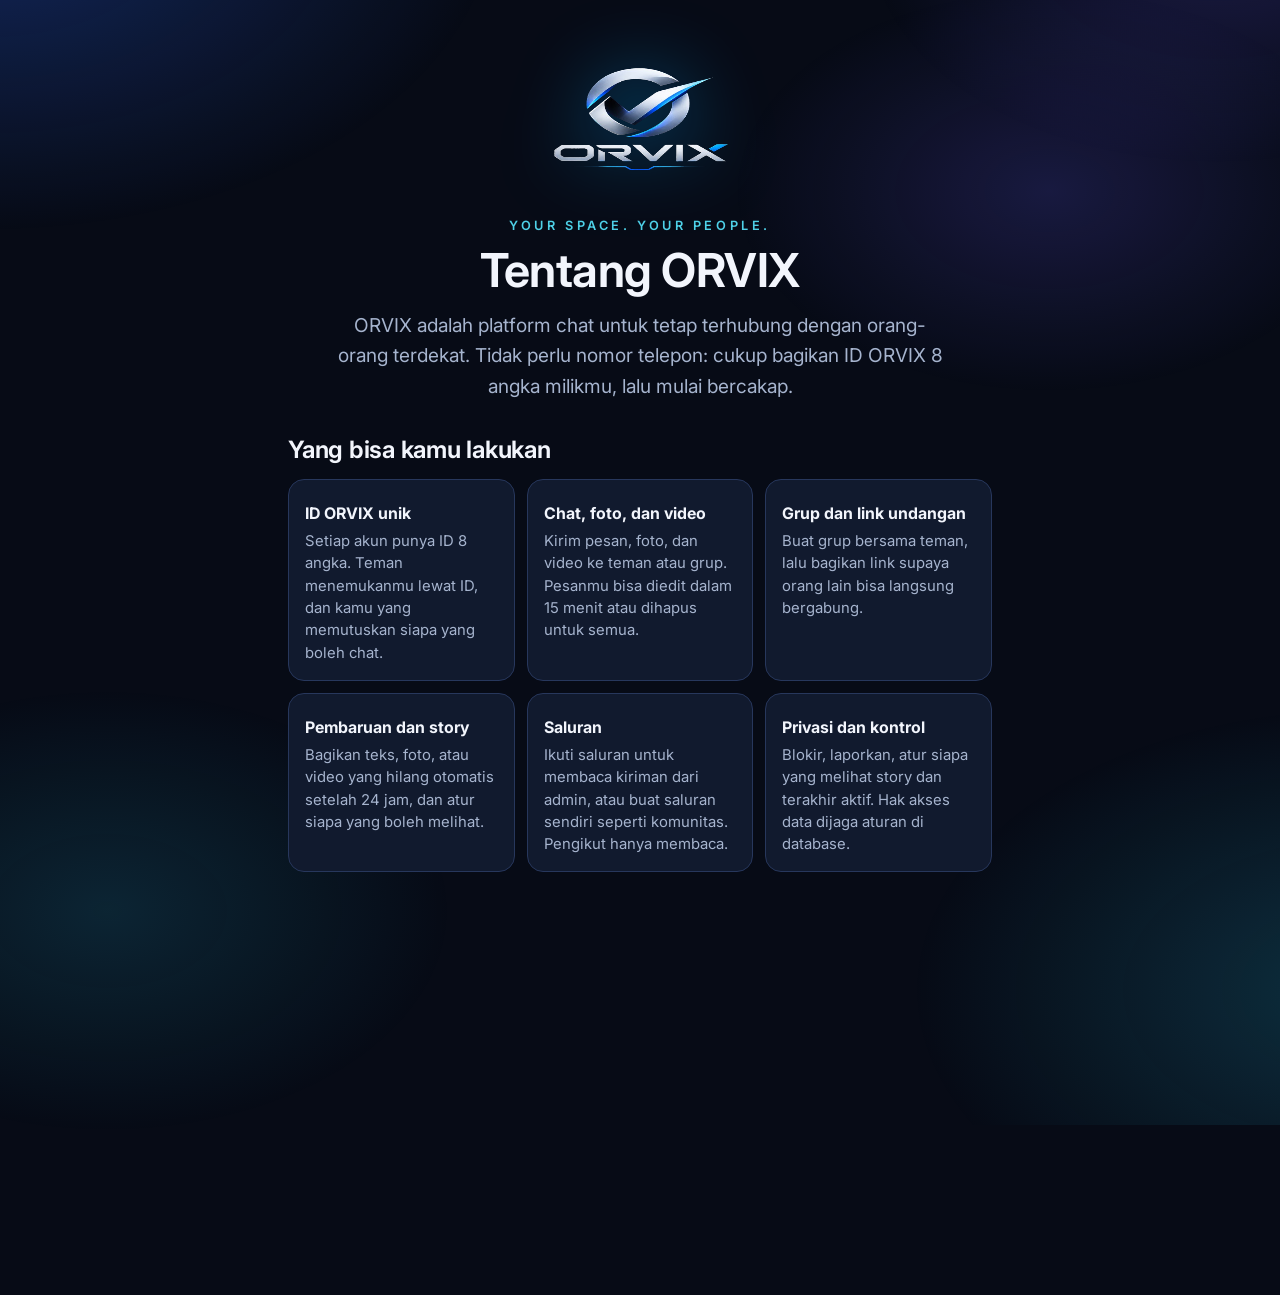
==== commit 0cdc5e53: "Upload about.html" ====
--- a/about.html
+++ b/about.html
@@ -1,4 +1,4 @@
-<!doctype html><html lang="id"><head><meta charset="utf-8"><script>try{var t=localStorage.getItem("orvix:theme");if(t==="brutal"||t==="glass")document.documentElement.dataset.theme=t}catch(e){}</script><meta name="viewport" content="width=device-width,initial-scale=1,viewport-fit=cover"><meta name="theme-color" content="#05070B"><link rel="icon" href="/assets/favicon.svg" type="image/svg+xml"><link rel="preconnect" href="https://fonts.googleapis.com"><link rel="preconnect" href="https://fonts.gstatic.com" crossorigin><link rel="stylesheet" href="https://fonts.googleapis.com/css2?family=Inter:wght@400;500;600;700&display=swap"><link rel="stylesheet" href="/css/style.css"><link rel="stylesheet" href="/css/identity.css"><link rel="stylesheet" href="https://fonts.googleapis.com/css2?family=Unbounded:wght@600;800&display=swap" media="print" onload="this.media='all'"><title>Tentang ORVIX</title><meta name="description" content="Kenali ORVIX: platform chat dengan ID unik, grup, story, dan saluran."><link rel="stylesheet" href="/css/responsive.css"></head>
+<!doctype html><html lang="id"><head><meta charset="utf-8"><script>try{var t=localStorage.getItem("orvix:theme");if(t==="brutal"||t==="glass")document.documentElement.dataset.theme=t}catch(e){}</script><meta name="viewport" content="width=device-width,initial-scale=1,viewport-fit=cover"><meta name="theme-color" content="#05070B"><link rel="icon" href="/assets/favicon.svg" type="image/svg+xml"><link rel="preconnect" href="https://fonts.googleapis.com"><link rel="preconnect" href="https://fonts.gstatic.com" crossorigin><link rel="stylesheet" href="https://fonts.googleapis.com/css2?family=Inter:wght@400;500;600;700&display=swap"><link rel="stylesheet" href="/css/style.css"><link rel="stylesheet" href="/css/identity.css"><link rel="stylesheet" href="https://fonts.googleapis.com/css2?family=Unbounded:wght@600;800&display=swap" media="print" onload="this.media='all'"><title>Tentang ORVIX</title><meta name="description" content="Kenali ORVIX: platform chat dengan ID unik, grup, story, dan saluran."><link rel="stylesheet" href="/css/responsive.css"><link rel="manifest" href="/manifest.webmanifest"><link rel="apple-touch-icon" href="/assets/apple-touch-icon.png"><meta name="mobile-web-app-capable" content="yes"><meta name="apple-mobile-web-app-capable" content="yes"><meta name="apple-mobile-web-app-title" content="ORVIX"><meta name="apple-mobile-web-app-status-bar-style" content="black-translucent"><script type="module" src="/js/pwa.js"></script></head>
 <body><main class="abt">
 <img class="hero-logo" src="/assets/logo.png" alt="ORVIX" width="180" height="180">
 <p class="tag">YOUR SPACE. YOUR PEOPLE.</p>
--- a/css/style.css
+++ b/css/style.css
@@ -1,14 +1,14 @@
 :root{--bg:#05070B;--bg2:#090D14;--s1:#10151F;--s2:#151C29;--s3:#1B2433;--bd:#283548;--bda:#3D75FF;--tx:#F4F7FC;--tx2:#9AA8BC;--tx3:#68778D;--blue:#1769FF;--neon:#00A8FF;--cyan:#32D9FF;--silver:#D7E0ED;--white:#F8FAFF;--danger:#FF4D64;--ok:#35D49A;--grad:linear-gradient(115deg,#1769FF 0%,#00A8FF 55%,#32D9FF 100%);--r:14px;--sb:env(safe-area-inset-bottom,0px);--st:env(safe-area-inset-top,0px);color-scheme:dark}
 *{box-sizing:border-box;margin:0;-webkit-tap-highlight-color:transparent}
 html,body{height:100%}
-body{background:var(--bg);color:var(--tx);font:15px/1.5 Inter,system-ui,-apple-system,"Segoe UI",Roboto,sans-serif;overflow-x:hidden}
+body{background:var(--bg);color:var(--tx);font:.9375rem/1.5 Inter,system-ui,-apple-system,"Segoe UI",Roboto,sans-serif;overflow-x:hidden}
 body.noscroll{overflow:hidden}
 a{color:var(--neon);text-decoration:none}
 button,input,select,textarea{font:inherit;color:inherit}
 button{cursor:pointer;background:none;border:0}
 :focus-visible{outline:2px solid var(--cyan);outline-offset:2px;border-radius:8px}
 h1,h2,h3{font-weight:650;letter-spacing:-.01em;line-height:1.25}
-.muted{color:var(--tx2)}.dim{color:var(--tx3);font-size:13px}.sm{font-size:13px}
+.muted{color:var(--tx2)}.dim{color:var(--tx3);font-size:0.8125rem}.sm{font-size:0.8125rem}
 .ic{flex:none;display:block}
 .row{display:flex;align-items:center}.row.end{justify-content:flex-end}.gap{gap:10px}.between{justify-content:space-between}.grow{flex:1;min-width:0}
 .col{display:flex;flex-direction:column;gap:12px}
@@ -23,21 +23,21 @@
 .btn:hover{border-color:var(--bda)}.btn:active{transform:scale(.98)}
 .btn.primary{background:var(--grad);border:0;color:#fff;box-shadow:0 6px 24px -6px rgba(0,168,255,.55);text-shadow:0 1px 2px rgba(0,0,0,.25)}
 .btn.ghost{background:transparent}.btn.danger{background:rgba(255,77,100,.12);border-color:rgba(255,77,100,.5);color:var(--danger)}
-.btn.sm{min-height:34px;padding:0 12px;font-size:13px;border-radius:10px}.btn.block{width:100%}
+.btn.sm{min-height:34px;padding:0 12px;font-size:0.8125rem;border-radius:10px}.btn.block{width:100%}
 .btn:disabled{opacity:.55;cursor:not-allowed}
 .ibtn{display:inline-grid;place-items:center;width:40px;height:40px;border-radius:12px;color:var(--silver);position:relative}
 .ibtn:hover{background:var(--s2)}
-.badge-n{position:absolute;top:2px;right:2px;min-width:18px;height:18px;padding:0 5px;border-radius:9px;background:var(--grad);color:#fff;font-size:11px;font-weight:700;display:grid;place-items:center}
+.badge-n{position:absolute;top:2px;right:2px;min-width:18px;height:18px;padding:0 5px;border-radius:9px;background:var(--grad);color:#fff;font-size:max(0.6875rem,11px);font-weight:700;display:grid;place-items:center}
 .spin{width:16px;height:16px;border-radius:50%;border:2px solid rgba(255,255,255,.35);border-top-color:#fff;animation:sp .7s linear infinite}
 @keyframes sp{to{transform:rotate(360deg)}}
 .field{display:flex;flex-direction:column;gap:6px;margin-bottom:14px}
-.field label{font-size:13px;color:var(--tx2);font-weight:500}
+.field label{font-size:0.8125rem;color:var(--tx2);font-weight:500}
 .inp{width:100%;min-height:46px;padding:10px 14px;background:var(--s1);border:1px solid var(--bd);border-radius:12px;outline:none;transition:border-color .15s}
 .inp:focus{border-color:var(--bda);box-shadow:0 0 0 3px rgba(61,117,255,.2)}
 textarea.inp{resize:vertical;min-height:80px}
 .pw{position:relative}.pw .inp{padding-right:48px}.pw button{position:absolute;right:4px;top:3px;color:var(--tx2)}
-.hint{font-size:12px;color:var(--tx3)}.err{color:var(--danger);font-size:13px;min-height:18px}.ok{color:var(--ok)}
-.alert{padding:12px 14px;border-radius:12px;border:1px solid var(--bd);background:var(--s1);font-size:14px;color:var(--tx2)}
+.hint{font-size:0.75rem;color:var(--tx3)}.err{color:var(--danger);font-size:0.8125rem;min-height:18px}.ok{color:var(--ok)}
+.alert{padding:12px 14px;border-radius:12px;border:1px solid var(--bd);background:var(--s1);font-size:0.875rem;color:var(--tx2)}
 .alert.warn{border-color:rgba(255,77,100,.4);background:rgba(255,77,100,.08);color:#ffb3be}
 .alert.info{border-color:rgba(0,168,255,.4);background:rgba(0,168,255,.08);color:var(--silver)}
 .card{background:var(--s1);border:1px solid var(--bd);border-radius:var(--r);padding:16px}
@@ -46,25 +46,25 @@
 .switch[aria-checked=true]{background:var(--blue);border-color:var(--neon)}.switch[aria-checked=true]::after{left:23px;background:#fff}
 /* toast & modal */
 #toasts{position:fixed;left:50%;transform:translateX(-50%);bottom:calc(84px + var(--sb));z-index:200;display:flex;flex-direction:column;gap:8px;width:min(92vw,420px);pointer-events:none}
-.toast{padding:12px 16px;border-radius:12px;background:var(--s3);border:1px solid var(--bd);box-shadow:0 10px 30px rgba(0,0,0,.5);animation:up .25s;font-size:14px}
+.toast{padding:12px 16px;border-radius:12px;background:var(--s3);border:1px solid var(--bd);box-shadow:0 10px 30px rgba(0,0,0,.5);animation:up .25s;font-size:0.875rem}
 .toast.success{border-color:var(--ok)}.toast.error{border-color:var(--danger)}.toast.out{opacity:0;transition:.25s}
 @keyframes up{from{transform:translateY(10px);opacity:0}}
 .modal-back{position:fixed;inset:0;z-index:100;background:rgba(2,4,8,.72);backdrop-filter:blur(4px);display:grid;place-items:center;padding:16px}
 .modal-back.sheet{align-items:end}
 .modal{width:min(100%,440px);max-height:88dvh;display:flex;flex-direction:column;background:var(--s3);border:1px solid var(--bd);border-radius:18px;box-shadow:0 30px 80px rgba(0,0,0,.6);animation:up .2s}
 .modal.wide{width:min(100%,640px)}
-.modal-h{display:flex;align-items:center;justify-content:space-between;padding:14px 12px 6px 20px}.modal-h h2{font-size:18px}
+.modal-h{display:flex;align-items:center;justify-content:space-between;padding:14px 12px 6px 20px}.modal-h h2{font-size:1.125rem}
 .modal-b{padding:10px 20px 20px;overflow:auto}
 /* layout aplikasi */
 .app{display:flex;min-height:100dvh}
 .side{display:none}
 .bottom{position:fixed;left:0;right:0;bottom:0;z-index:50;display:flex;background:rgba(9,13,20,.94);backdrop-filter:blur(14px);border-top:1px solid var(--bd);padding-bottom:var(--sb)}
-.bottom a,.side a{flex:1;display:flex;flex-direction:column;align-items:center;gap:3px;padding:9px 0 8px;color:var(--tx3);font-size:11px;font-weight:500;position:relative}
+.bottom a,.side a{flex:1;display:flex;flex-direction:column;align-items:center;gap:3px;padding:9px 0 8px;color:var(--tx3);font-size:max(0.6875rem,11px);font-weight:500;position:relative}
 .bottom a.on,.side a.on{color:var(--neon)}
 .bottom a.on::before{content:"";position:absolute;top:-1px;left:25%;right:25%;height:2px;background:var(--grad);box-shadow:0 0 10px var(--neon)}
 .main{flex:1;min-width:0;height:100dvh;overflow-y:auto;padding-bottom:calc(66px + var(--sb))}
 .page{max-width:720px;margin:0 auto;padding:calc(18px + var(--st)) 16px 28px}
-.page>h1{font-size:24px;margin-bottom:16px}
+.page>h1{font-size:1.5rem;margin-bottom:16px}
 @media(min-width:900px){
  .side{display:flex;flex-direction:column;align-items:center;gap:22px;width:88px;padding:18px 0;background:var(--bg2);border-right:1px solid var(--bd);position:sticky;top:0;height:100dvh}
  .side nav{display:flex;flex-direction:column;gap:6px;width:100%}
@@ -80,32 +80,32 @@
 .chat-layout.open .conv-pane{display:none}.chat-layout.open .thread-pane{display:flex}
 body.in-conv .bottom{display:none}body.in-conv .main{padding-bottom:0}
 @media(min-width:900px){.chat-layout{grid-template-columns:370px 1fr}.chat-layout.open .conv-pane,.thread-pane{display:flex}.thread-pane .back{display:none}}
-.pane-head{display:flex;align-items:center;gap:8px;padding:calc(12px + var(--st)) 12px 8px 16px}.pane-head h1{font-size:22px;flex:1}
+.pane-head{display:flex;align-items:center;gap:8px;padding:calc(12px + var(--st)) 12px 8px 16px}.pane-head h1{font-size:1.375rem;flex:1}
 .pane-head img{width:30px;height:30px}
 .searchbar{position:relative;margin:4px 14px 10px}.searchbar .ic{position:absolute;left:13px;top:13px;color:var(--tx3)}.searchbar .inp{padding-left:42px;border-radius:24px}
 .tabs{display:flex;gap:8px;padding:0 14px 10px;overflow-x:auto}
-.tab{padding:7px 16px;border-radius:20px;border:1px solid var(--bd);color:var(--tx2);font-size:14px;white-space:nowrap}
+.tab{padding:7px 16px;border-radius:20px;border:1px solid var(--bd);color:var(--tx2);font-size:0.875rem;white-space:nowrap}
 .tab[aria-selected=true]{background:var(--s3);border-color:var(--bda);color:var(--white)}
 .list{flex:1;overflow-y:auto;padding:0 8px 90px}
 .item{display:flex;align-items:center;gap:12px;width:100%;padding:10px;border-radius:14px;text-align:left}
 .item:hover,.item.on{background:var(--s2)}
-.item .t{display:flex;justify-content:space-between;gap:8px;font-weight:600}.item .p{color:var(--tx2);font-size:14px}
-.item .when{font-size:12px;color:var(--tx3);font-weight:400;flex:none}
-.unread{min-width:20px;height:20px;padding:0 6px;border-radius:10px;background:var(--grad);font-size:12px;font-weight:700;display:grid;place-items:center;color:#fff}
+.item .t{display:flex;justify-content:space-between;gap:8px;font-weight:600}.item .p{color:var(--tx2);font-size:0.875rem}
+.item .when{font-size:0.75rem;color:var(--tx3);font-weight:400;flex:none}
+.unread{min-width:20px;height:20px;padding:0 6px;border-radius:10px;background:var(--grad);font-size:0.75rem;font-weight:700;display:grid;place-items:center;color:#fff}
 .empty{text-align:center;padding:48px 24px;color:var(--tx2)}.empty .ic{margin:0 auto 12px;color:var(--tx3)}.empty h3{color:var(--tx);margin-bottom:6px}
 .fab{position:absolute;right:18px;bottom:18px;width:54px;height:54px;border-radius:18px;background:var(--grad);color:#fff;display:grid;place-items:center;box-shadow:0 8px 28px -4px rgba(0,168,255,.6)}
 .conv-pane{position:relative}
 body:not(.in-conv) .fab{bottom:calc(82px + var(--sb))}
 @media(min-width:900px){.fab{bottom:20px!important}}
 .thead{display:flex;align-items:center;gap:10px;padding:calc(10px + var(--st)) 10px 10px 6px;border-bottom:1px solid var(--bd);background:var(--s1)}
-.thead .sub{font-size:12px;color:var(--tx3)}
+.thead .sub{font-size:0.75rem;color:var(--tx3)}
 .msgs{flex:1;overflow-y:auto;padding:14px 14px 8px;display:flex;flex-direction:column;gap:4px}
-.day{align-self:center;margin:10px 0 6px;padding:3px 12px;border-radius:12px;background:var(--s2);color:var(--tx3);font-size:12px}
+.day{align-self:center;margin:10px 0 6px;padding:3px 12px;border-radius:12px;background:var(--s2);color:var(--tx3);font-size:0.75rem}
 .msg{max-width:min(78%,520px);padding:8px 12px 6px;border-radius:16px;background:var(--s3);border:1px solid var(--bd);word-wrap:break-word;overflow-wrap:anywhere;white-space:pre-wrap;text-align:left}
 .msg.in{align-self:flex-start;border-bottom-left-radius:5px}
 .msg.out{align-self:flex-end;border-bottom-right-radius:5px;background:linear-gradient(135deg,#123a8f,#0b5d9e);border-color:#1f5fc9}
-.msg .who{font-size:12px;font-weight:600;color:var(--cyan);margin-bottom:2px}
-.msg .meta{display:block;text-align:right;font-size:11px;color:rgba(244,247,252,.55);margin-top:2px;white-space:normal}
+.msg .who{font-size:0.75rem;font-weight:600;color:var(--cyan);margin-bottom:2px}
+.msg .meta{display:block;text-align:right;font-size:max(0.6875rem,11px);color:rgba(244,247,252,.55);margin-top:2px;white-space:normal}
 .msg.gone{font-style:italic;color:var(--tx3);background:transparent}
 .msg.failed{border-color:var(--danger)}.msg.sending{opacity:.65}
 .composer{display:flex;align-items:flex-end;gap:8px;padding:10px 12px calc(10px + var(--sb));border-top:1px solid var(--bd);background:var(--s1)}
@@ -117,17 +117,17 @@
 /* (cover/banner: lihat bagian "Banner profil" di akhir berkas) */
 .pcard{border:1px solid var(--bd);border-radius:var(--r);background:var(--s1);text-align:center;padding-bottom:18px;margin-bottom:22px}
 .pid{font-variant-numeric:tabular-nums;letter-spacing:.06em;color:var(--silver);display:inline-flex;gap:8px;align-items:center}
-.sec{font-size:12px;font-weight:600;color:var(--tx3);letter-spacing:.06em;text-transform:uppercase;margin:22px 4px 8px}
+.sec{font-size:0.75rem;font-weight:600;color:var(--tx3);letter-spacing:.06em;text-transform:uppercase;margin:22px 4px 8px}
 .setrow{display:flex;align-items:center;gap:14px;width:100%;padding:14px 16px;border:1px solid var(--bd);border-radius:var(--r);background:var(--s1);margin-bottom:8px;text-align:left}
 .setrow:hover{border-color:var(--bda)}.setrow .ic:first-child{color:var(--neon)}.setrow.danger{border-color:rgba(255,77,100,.4);background:rgba(255,77,100,.06)}.setrow.danger .ic:first-child{color:var(--danger)}
-.setrow b{display:block;font-weight:600}.setrow small{color:var(--tx2);font-size:13px}
+.setrow b{display:block;font-weight:600}.setrow small{color:var(--tx2);font-size:0.8125rem}
 /* story */
 .stories{display:flex;gap:14px;overflow-x:auto;padding:4px 2px 12px}
-.sbtn{display:flex;flex-direction:column;align-items:center;gap:6px;width:72px;flex:none;font-size:12px;color:var(--tx2)}
+.sbtn{display:flex;flex-direction:column;align-items:center;gap:6px;width:72px;flex:none;font-size:0.75rem;color:var(--tx2)}
 .ring{padding:3px;border-radius:50%;background:var(--grad)}.ring.seen{background:var(--bd)}.ring.none{background:transparent;border:1px dashed var(--bd)}
 .ring .av{border:2px solid var(--bg)}
 .viewer{position:fixed;inset:0;z-index:150;background:#000;display:flex;flex-direction:column;align-items:center}
-.viewer .stage{flex:1;width:min(100%,480px);position:relative;display:grid;place-items:center;text-align:center;padding:60px 28px;font-size:24px;font-weight:600;line-height:1.35;overflow:hidden}
+.viewer .stage{flex:1;width:min(100%,480px);position:relative;display:grid;place-items:center;text-align:center;padding:60px 28px;font-size:1.5rem;font-weight:600;line-height:1.35;overflow:hidden}
 .viewer .stage img{position:absolute;inset:0;width:100%;height:100%;object-fit:contain}
 .viewer .cap{position:relative;text-shadow:0 2px 12px #000;white-space:pre-wrap;overflow-wrap:anywhere}
 .bars{position:absolute;top:calc(10px + var(--st));left:12px;right:12px;display:flex;gap:4px;z-index:2}
@@ -143,12 +143,12 @@
 .land>*{position:relative;max-width:560px;width:100%}
 .hero-logo{width:min(64vw,260px);margin:0 auto;display:block;filter:drop-shadow(0 0 36px rgba(0,168,255,.45));animation:fl 6s ease-in-out infinite}
 @keyframes fl{50%{transform:translateY(-6px)}}
-.tag{text-align:center;font-size:12px;letter-spacing:.28em;color:var(--cyan);font-weight:600;margin-top:4px}
+.tag{text-align:center;font-size:0.75rem;letter-spacing:.28em;color:var(--cyan);font-weight:600;margin-top:4px}
 .land h1{text-align:center;font-size:clamp(26px,6vw,34px);margin:10px 0 10px}
 .land .lead{text-align:center;color:var(--tx2);margin-bottom:24px}
 .feats{display:grid;grid-template-columns:1fr 1fr;gap:10px;margin:26px 0}
-.feat{display:flex;gap:10px;align-items:center;padding:14px;border:1px solid var(--bd);border-radius:var(--r);background:rgba(16,21,31,.8);font-size:14px}.feat .ic{color:var(--neon)}
-.foot{margin-top:auto;padding-top:20px;text-align:center;font-size:13px;color:var(--tx3)}.foot a{color:var(--tx2);text-decoration:underline}
+.feat{display:flex;gap:10px;align-items:center;padding:14px;border:1px solid var(--bd);border-radius:var(--r);background:rgba(16,21,31,.8);font-size:0.875rem}.feat .ic{color:var(--neon)}
+.foot{margin-top:auto;padding-top:20px;text-align:center;font-size:0.8125rem;color:var(--tx3)}.foot a{color:var(--tx2);text-decoration:underline}
 @media(prefers-reduced-motion:reduce){*,*::before,*::after{animation:none!important;transition:none!important}}
 /* admin */
 .adm-wrap{display:flex;min-height:100dvh;flex-direction:column}
@@ -158,12 +158,12 @@
 .adm-side button[aria-current=true]{background:var(--s3);color:var(--white);box-shadow:inset 0 -2px 0 var(--neon)}
 .adm-main{flex:1;padding:18px 16px 40px;max-width:1100px;width:100%;margin:0 auto}
 .stats{display:grid;grid-template-columns:repeat(auto-fit,minmax(150px,1fr));gap:12px;margin-bottom:20px}
-.stat{padding:16px;border:1px solid var(--bd);border-radius:var(--r);background:var(--s1)}.stat b{display:block;font-size:28px;font-variant-numeric:tabular-nums}.stat span{color:var(--tx2);font-size:13px}
+.stat{padding:16px;border:1px solid var(--bd);border-radius:var(--r);background:var(--s1)}.stat b{display:block;font-size:1.75rem;font-variant-numeric:tabular-nums}.stat span{color:var(--tx2);font-size:0.8125rem}
 .tbl{display:flex;flex-direction:column;border:1px solid var(--bd);border-radius:var(--r);overflow:hidden}
 .tr{display:flex;align-items:center;gap:12px;padding:12px 14px;border-bottom:1px solid var(--bd);background:var(--s1);flex-wrap:wrap}.tr:last-child{border:0}
-.pill{display:inline-block;padding:2px 10px;border-radius:10px;font-size:12px;border:1px solid var(--bd);color:var(--tx2)}.pill.bad{color:var(--danger);border-color:rgba(255,77,100,.5)}.pill.good{color:var(--ok);border-color:rgba(53,212,154,.5)}
+.pill{display:inline-block;padding:2px 10px;border-radius:10px;font-size:0.75rem;border:1px solid var(--bd);color:var(--tx2)}.pill.bad{color:var(--danger);border-color:rgba(255,77,100,.5)}.pill.good{color:var(--ok);border-color:rgba(53,212,154,.5)}
 @media(min-width:900px){.adm-wrap{flex-direction:row}.adm-side{flex-direction:column;align-items:stretch;width:230px;border-bottom:0;border-right:1px solid var(--bd);padding:20px 12px;position:sticky;top:0;height:100dvh;overflow:visible}.adm-side .brand{margin-bottom:14px}}
-.legal{max-width:720px;margin:0 auto;padding:calc(28px + var(--st)) 20px 60px}.legal h2{margin:26px 0 8px;font-size:18px}.legal p,.legal li{color:var(--tx2);margin-bottom:8px}.legal ul{padding-left:20px}
+.legal{max-width:720px;margin:0 auto;padding:calc(28px + var(--st)) 20px 60px}.legal h2{margin:26px 0 8px;font-size:1.125rem}.legal p,.legal li{color:var(--tx2);margin-bottom:8px}.legal ul{padding-left:20px}
 
 /* ===== v2: tampilan modern, transisi halaman, skeleton ===== */
 @view-transition{navigation:auto}
@@ -177,8 +177,8 @@
 @keyframes sheet{from{transform:translateY(40px);opacity:0}}
 .viewer~.modal-back{z-index:200}
 /* pembaruan */
-.shead{display:flex;align-items:flex-end;justify-content:space-between;gap:12px;margin-bottom:12px}.shead h2{font-size:20px}
-.live{display:inline-flex;align-items:center;gap:7px;padding:5px 11px;border-radius:20px;background:var(--s1);border:1px solid var(--bd);font-size:12px;font-weight:600;color:var(--tx3)}
+.shead{display:flex;align-items:flex-end;justify-content:space-between;gap:12px;margin-bottom:12px}.shead h2{font-size:1.25rem}
+.live{display:inline-flex;align-items:center;gap:7px;padding:5px 11px;border-radius:20px;background:var(--s1);border:1px solid var(--bd);font-size:0.75rem;font-weight:600;color:var(--tx3)}
 .live i{width:8px;height:8px;border-radius:50%;background:var(--tx3)}
 .live.on{color:var(--ok);border-color:rgba(53,212,154,.35);background:rgba(53,212,154,.08)}.live.on i{background:var(--ok);animation:pulse 1.8s infinite}
 @keyframes pulse{0%{box-shadow:0 0 0 0 rgba(53,212,154,.6)}70%,100%{box-shadow:0 0 0 7px rgba(53,212,154,0)}}
@@ -188,18 +188,18 @@
 .scard>img{position:absolute;inset:0;width:100%;height:100%;object-fit:cover;z-index:-2}
 .scard .sk{position:absolute;inset:0;z-index:-2;background:linear-gradient(100deg,var(--s2) 30%,var(--s3) 50%,var(--s2) 70%) 0 0/200% 100%;animation:shim 1.2s linear infinite}
 .sc-shade{position:absolute;inset:0;z-index:-1;background:linear-gradient(180deg,rgba(0,0,0,.35),transparent 38%,rgba(0,0,0,.72))}
-.sc-txt{position:absolute;inset:50px 12px 56px;display:grid;place-items:center;text-align:center;font-weight:650;font-size:14px;line-height:1.3;overflow:hidden;z-index:-1;text-shadow:0 2px 8px rgba(0,0,0,.4);overflow-wrap:anywhere}
+.sc-txt{position:absolute;inset:50px 12px 56px;display:grid;place-items:center;text-align:center;font-weight:650;font-size:0.875rem;line-height:1.3;overflow:hidden;z-index:-1;text-shadow:0 2px 8px rgba(0,0,0,.4);overflow-wrap:anywhere}
 .sc-av{position:absolute;top:10px;left:10px}.sc-av.ring{padding:2px}
-.sc-n{position:absolute;top:12px;right:10px;min-width:22px;height:22px;padding:0 6px;border-radius:11px;background:rgba(0,0,0,.45);backdrop-filter:blur(6px);font-size:12px;font-weight:700;display:grid;place-items:center}
+.sc-n{position:absolute;top:12px;right:10px;min-width:22px;height:22px;padding:0 6px;border-radius:11px;background:rgba(0,0,0,.45);backdrop-filter:blur(6px);font-size:0.75rem;font-weight:700;display:grid;place-items:center}
 .sc-plus{position:absolute;right:8px;bottom:8px;width:30px;height:30px;border-radius:50%;display:grid;place-items:center;background:var(--grad);border:2px solid rgba(0,0,0,.35)}
-.sc-meta{position:absolute;left:10px;right:44px;bottom:10px;display:flex;flex-direction:column}.sc-meta b{font-size:13px}.sc-meta small{font-size:11px;opacity:.8}
+.sc-meta{position:absolute;left:10px;right:44px;bottom:10px;display:flex;flex-direction:column}.sc-meta b{font-size:0.8125rem}.sc-meta small{font-size:max(0.6875rem,11px);opacity:.8}
 .scard.seen{opacity:.8}.scard.seen:hover{opacity:1}
 .scard.add{display:flex;flex-direction:column;align-items:center;justify-content:center;gap:8px;text-align:center;border-style:dashed;background:radial-gradient(circle at 50% 30%,rgba(23,105,255,.3),transparent 70%),var(--s1);color:var(--tx)}
 .add-ic{width:54px;height:54px;border-radius:50%;display:grid;place-items:center;color:#fff;background:var(--grad);box-shadow:0 8px 24px -6px rgba(0,168,255,.7)}
-.scard.add b{font-size:13px}.scard.add small{color:var(--tx2);font-size:11px}
+.scard.add b{font-size:0.8125rem}.scard.add small{color:var(--tx2);font-size:max(0.6875rem,11px)}
 .sempty{display:flex;flex-direction:column;align-items:center;gap:8px;text-align:center;padding:30px 20px;margin-top:4px;border-radius:20px;border:1px solid var(--bd);background:radial-gradient(ellipse at 50% 0,rgba(23,105,255,.16),transparent 70%),var(--s1);color:var(--tx2)}
 .sempty .ic{color:var(--neon)}.sempty h3{color:var(--tx)}
-.ssec{font-size:16px;margin:26px 2px 10px}.soon{display:flex;gap:14px;align-items:flex-start;border-radius:18px}.soon .ic{color:var(--neon);margin-top:2px}
+.ssec{font-size:1rem;margin:26px 2px 10px}.soon{display:flex;gap:14px;align-items:flex-start;border-radius:18px}.soon .ic{color:var(--neon);margin-top:2px}
 .sfab{position:fixed;right:18px;bottom:calc(84px + var(--sb));width:56px;height:56px;border-radius:18px;background:var(--grad);color:#fff;display:grid;place-items:center;box-shadow:0 14px 34px -8px rgba(0,168,255,.7);z-index:40;transition:transform .15s}
 .sfab:active{transform:scale(.92)}body.noscroll .sfab{display:none}@media(min-width:900px){.sfab{bottom:24px;right:28px}}
 /* penampil story */
@@ -209,7 +209,7 @@
 .vblur{position:absolute;inset:-30px;background-size:cover;background-position:center;filter:blur(36px) brightness(.55);z-index:0}
 .viewer .stage img{z-index:1}.vshade{position:absolute;inset:0;pointer-events:none;z-index:1;background:linear-gradient(180deg,rgba(0,0,0,.5),transparent 22%,transparent 70%,rgba(0,0,0,.55))}
 .stage[class*=sbg]::after{content:"";position:absolute;inset:0;pointer-events:none;background:radial-gradient(circle at 18% 12%,rgba(255,255,255,.2),transparent 45%)}
-.viewer .cap{z-index:2}.viewer .cap.on-img{position:absolute;left:16px;right:16px;bottom:calc(84px + var(--sb));font-size:17px;font-weight:500;text-align:left;background:rgba(0,0,0,.5);backdrop-filter:blur(10px);padding:10px 14px;border-radius:14px}
+.viewer .cap{z-index:2}.viewer .cap.on-img{position:absolute;left:16px;right:16px;bottom:calc(84px + var(--sb));font-size:1.062rem;font-weight:500;text-align:left;background:rgba(0,0,0,.5);backdrop-filter:blur(10px);padding:10px 14px;border-radius:14px}
 .bars{z-index:3}.bars i b.run{animation:fill 5s linear forwards}.bars i b.full{width:100%}.viewer.paused .bars b.run{animation-play-state:paused}
 @keyframes fill{to{width:100%}}.vtop,.vfoot{z-index:4}.vtap{z-index:3}
 .btn.glass{background:rgba(0,0,0,.45);backdrop-filter:blur(10px);border-color:rgba(255,255,255,.18);color:#fff}.btn.glass.danger{color:#ff8191}
@@ -222,14 +222,14 @@
 .seg-ind{position:absolute;top:4px;bottom:4px;left:4px;width:calc(50% - 4px);border-radius:10px;background:var(--grad);box-shadow:0 6px 18px -6px rgba(0,168,255,.7);transition:transform .25s cubic-bezier(.3,.8,.3,1)}.seg[data-mode=image] .seg-ind{transform:translateX(100%)}
 .cmp-prev{position:relative;height:210px;border-radius:20px;overflow:hidden;display:grid;place-items:center;text-align:center;padding:18px;margin-bottom:12px;border:1px solid rgba(255,255,255,.08);transition:background .25s}
 .cmp-prev .pv-text{position:relative;z-index:1;font-weight:650;line-height:1.3;overflow-wrap:anywhere;white-space:pre-wrap;max-height:100%;overflow:hidden;text-shadow:0 2px 12px rgba(0,0,0,.35)}
-.pv-text.ph{opacity:.55}.pv-text.cap-on{position:absolute;left:12px;right:12px;bottom:12px;font-size:14px!important;font-weight:500;background:rgba(0,0,0,.5);padding:8px 12px;border-radius:12px;max-height:60%}
+.pv-text.ph{opacity:.55}.pv-text.cap-on{position:absolute;left:12px;right:12px;bottom:12px;font-size:0.875rem!important;font-weight:500;background:rgba(0,0,0,.5);padding:8px 12px;border-radius:12px;max-height:60%}
 .cmp-prev img{position:absolute;inset:0;width:100%;height:100%;object-fit:cover}
 .drop{position:absolute;inset:0;z-index:2;display:flex;flex-direction:column;align-items:center;justify-content:center;gap:6px;cursor:pointer;background:var(--s1);border:1.5px dashed var(--bd);border-radius:20px;color:var(--tx2);transition:border-color .15s,background .15s}
-.drop:hover{border-color:var(--bda);background:rgba(23,105,255,.08)}.drop .ic{color:var(--neon)}.drop b{color:var(--tx)}.drop small{font-size:12px}
+.drop:hover{border-color:var(--bda);background:rgba(23,105,255,.08)}.drop .ic{color:var(--neon)}.drop b{color:var(--tx)}.drop small{font-size:0.75rem}
 .cmp .swatches{gap:10px;margin-bottom:12px;justify-content:center}.cmp .swatches button{width:36px;height:36px;box-shadow:inset 0 0 0 2px rgba(0,0,0,.35);transition:transform .15s}.cmp .swatches button[aria-pressed=true]{border-color:#fff;transform:scale(1.14)}
-.tarea{position:relative}.tarea textarea{padding-bottom:26px;min-height:92px}.cnt{position:absolute;right:12px;bottom:8px;font-size:11px;color:var(--tx3)}
+.tarea{position:relative}.tarea textarea{padding-bottom:26px;min-height:92px}.cnt{position:absolute;right:12px;bottom:8px;font-size:max(0.6875rem,11px);color:var(--tx3)}
 .vis{display:grid;grid-template-columns:repeat(3,1fr);gap:8px;margin-bottom:12px}
-.vis button{display:flex;flex-direction:column;align-items:center;gap:4px;padding:10px 4px;border-radius:14px;border:1px solid var(--bd);background:var(--s1);font-size:12px;color:var(--tx2);transition:border-color .15s,background .15s,color .15s,box-shadow .15s}
+.vis button{display:flex;flex-direction:column;align-items:center;gap:4px;padding:10px 4px;border-radius:14px;border:1px solid var(--bd);background:var(--s1);font-size:0.75rem;color:var(--tx2);transition:border-color .15s,background .15s,color .15s,box-shadow .15s}
 .vis button[aria-checked=true]{border-color:var(--bda);color:#fff;background:rgba(23,105,255,.16);box-shadow:0 0 0 3px rgba(61,117,255,.15)}
 .cmp .err{margin-bottom:8px}.btn.primary:disabled{filter:saturate(.4);box-shadow:none}
 /* perbaikan lebar modal & kartu */
@@ -238,13 +238,13 @@
 /* story video & komposer 3 mode */
 .seg{grid-template-columns:repeat(3,1fr)}.seg-ind{width:calc((100% - 8px)/3);transform:translateX(calc(var(--i,0)*100%))}
 .sc-play{position:absolute;top:50%;left:50%;width:42px;height:42px;margin:-21px 0 0 -21px;border-radius:50%;display:grid;place-items:center;background:rgba(0,0,0,.45);backdrop-filter:blur(6px);border:1px solid rgba(255,255,255,.25);padding-left:2px}
-.sc-dur{position:absolute;right:10px;top:46px;font-size:11px;font-weight:700;padding:2px 7px;border-radius:9px;background:rgba(0,0,0,.5);backdrop-filter:blur(6px)}
+.sc-dur{position:absolute;right:10px;top:46px;font-size:max(0.6875rem,11px);font-weight:700;padding:2px 7px;border-radius:9px;background:rgba(0,0,0,.5);backdrop-filter:blur(6px)}
 .viewer .stage video.vvid{position:absolute;inset:0;width:100%;height:100%;object-fit:contain;z-index:1;background:transparent}
 .cmp-prev video{position:absolute;inset:0;width:100%;height:100%;object-fit:cover}
-.pv-dur{position:absolute;left:12px;top:12px;z-index:3;font-size:12px;font-weight:700;padding:3px 9px;border-radius:10px;background:rgba(0,0,0,.55);backdrop-filter:blur(6px)}
+.pv-dur{position:absolute;left:12px;top:12px;z-index:3;font-size:0.75rem;font-weight:700;padding:3px 9px;border-radius:10px;background:rgba(0,0,0,.55);backdrop-filter:blur(6px)}
 .pv-rm{position:absolute;right:10px;top:10px;z-index:3;width:32px;height:32px;border-radius:50%;display:grid;place-items:center;background:rgba(0,0,0,.55);backdrop-filter:blur(6px);color:#fff}
 .upl{display:flex;flex-direction:column;gap:6px;margin:4px 0 10px}.upl-bar{height:8px;border-radius:6px;background:var(--s1);border:1px solid var(--bd);overflow:hidden}
-.upl-bar i{display:block;height:100%;width:0;background:var(--grad);box-shadow:0 0 12px rgba(0,168,255,.7);transition:width .15s linear}.upl span{font-size:12px;color:var(--tx2)}
+.upl-bar i{display:block;height:100%;width:0;background:var(--grad);box-shadow:0 0 12px rgba(0,168,255,.7);transition:width .15s linear}.upl span{font-size:0.75rem;color:var(--tx2)}
 /* poles akhir */
 .vtop{text-align:left}.vtop .grow{text-align:left}
 .stat{position:relative;overflow:hidden;background:linear-gradient(160deg,var(--s2),var(--s1));border-color:rgba(61,117,255,.28)}
@@ -256,12 +256,12 @@
 .mm .sk{display:block;height:180px;border-radius:10px;background:var(--s2)}
 .lbx{position:fixed;inset:0;z-index:300;background:rgba(0,0,0,.92);display:grid;place-items:center;padding:16px}.lbx img{max-width:100%;max-height:100%;object-fit:contain;border-radius:8px}.lbx .ibtn{position:absolute;top:calc(12px + var(--st));right:12px;color:#fff}
 .chlist{display:flex;flex-direction:column;margin:8px 0}.chlist .item{display:flex;align-items:center;gap:12px;width:100%;padding:10px 6px;text-align:left;border-radius:12px;background:none;border:0;color:inherit;font:inherit;cursor:pointer}.chlist .item .grow{min-width:0;display:flex;flex-direction:column;gap:2px}
-.rk{width:18px;text-align:center;color:var(--tx3);font-weight:600;font-size:13px}
+.rk{width:18px;text-align:center;color:var(--tx3);font-weight:600;font-size:0.8125rem}
 .chv{position:fixed;inset:0;z-index:200;background:var(--bg);display:flex;flex-direction:column;padding-top:var(--st)}.chv .msgs{flex:1;overflow:auto}.chv .thead{display:flex;align-items:center;gap:10px;padding:8px 10px;border-bottom:1px solid var(--bd)}
-.ro{display:flex;align-items:center;justify-content:center;gap:8px;padding:14px calc(12px) calc(14px + var(--sb));color:var(--tx2);font-size:14px;border-top:1px solid var(--bd);background:var(--s1)}
+.ro{display:flex;align-items:center;justify-content:center;gap:8px;padding:14px calc(12px) calc(14px + var(--sb));color:var(--tx2);font-size:0.875rem;border-top:1px solid var(--bd);background:var(--s1)}
 .jcard{width:100%;max-width:380px;margin:18px auto;padding:24px;border:1px solid var(--bd);border-radius:20px;background:var(--s1);text-align:center}.jcard h2{margin:6px 0;display:flex;gap:6px;align-items:center;justify-content:center}.jav{display:flex;justify-content:center;margin-bottom:10px}
 .abt{max-width:760px;margin:0 auto;padding:calc(32px + var(--st)) 20px calc(40px + var(--sb));text-align:center}.abt h1{margin:6px 0 10px}.abt h2{margin:34px 0 14px;text-align:left}.abt .lead{color:var(--tx2);line-height:1.6}
-.agrid{display:grid;grid-template-columns:repeat(auto-fit,minmax(210px,1fr));gap:12px;text-align:left}.acard{padding:16px;border:1px solid var(--bd);border-radius:16px;background:var(--s1)}.acard b{display:block;margin:6px 0 4px}.acard p{color:var(--tx2);font-size:14px;line-height:1.5;margin:0}.soonc{text-align:left}
+.agrid{display:grid;grid-template-columns:repeat(auto-fit,minmax(210px,1fr));gap:12px;text-align:left}.acard{padding:16px;border:1px solid var(--bd);border-radius:16px;background:var(--s1)}.acard b{display:block;margin:6px 0 4px}.acard p{color:var(--tx2);font-size:0.875rem;line-height:1.5;margin:0}.soonc{text-align:left}
 .soon-hero{text-align:center;padding:26px 12px 22px;display:flex;flex-direction:column;align-items:center;gap:10px}.soon-hero .pulse{width:92px;height:92px;border-radius:50%;display:grid;place-items:center;background:var(--s2);color:var(--cyan);box-shadow:0 0 0 0 rgba(0,168,255,.45);animation:pl 2s infinite}
 @keyframes pl{70%{box-shadow:0 0 0 22px rgba(0,168,255,0)}100%{box-shadow:0 0 0 0 rgba(0,168,255,0)}}@media (prefers-reduced-motion:reduce){.soon-hero .pulse{animation:none}}
 
@@ -270,8 +270,8 @@
 .page{width:100%}
 @media(min-width:600px){.page{padding-inline:24px}.abt{padding-inline:28px}.agrid{grid-template-columns:repeat(2,1fr)}.jcard{padding:32px}}
 @media(min-width:900px){
-  .page{max-width:860px;padding-top:32px}.page>h1{font-size:28px}
-  .agrid{grid-template-columns:repeat(3,1fr)}.abt h1{font-size:44px}.abt .lead{font-size:18px;max-width:620px;margin-inline:auto}
+  .page{max-width:860px;padding-top:32px}.page>h1{font-size:1.75rem}
+  .agrid{grid-template-columns:repeat(3,1fr)}.abt h1{font-size:2.75rem}.abt .lead{font-size:1.125rem;max-width:620px;margin-inline:auto}
   .chv{left:88px;background:rgba(2,4,8,.72);backdrop-filter:blur(6px);align-items:center;justify-content:center;padding:24px}
   .chv>*{width:min(100%,720px);background:var(--bg2);border-inline:1px solid var(--bd)}
   .chv>header{border-radius:18px 18px 0 0;border-top:1px solid var(--bd)}.chv>.msgs{max-height:calc(100dvh - 190px);flex:1 1 auto}
@@ -284,7 +284,7 @@
 .chlist .item{transition:background .15s}.chlist .item:hover{background:var(--s2)}
 .msg .mm+.meta{display:block}
 .srail{scroll-snap-type:x proximity}.scard{scroll-snap-align:start}
-@media(max-width:380px){.btn.sm{padding:0 9px}.jcard{padding:18px}.abt h1{font-size:28px}.mm{min-width:150px}}
+@media(max-width:380px){.btn.sm{padding:0 9px}.jcard{padding:18px}.abt h1{font-size:1.75rem}.mm{min-width:150px}}
 @media(max-height:520px) and (orientation:landscape){.chv .msgs{min-height:120px}.soon-hero{padding:10px}}
 
 /* ---- Perbaikan area ketuk Saluran ---- */
@@ -295,7 +295,7 @@
 .chlist .item.tap{cursor:pointer}
 .chlist .item .btn{flex:none;min-height:42px;min-width:80px;position:relative;z-index:1}
 .chlist .item .t{align-items:center;justify-content:flex-start}
-.pill-new{margin-left:8px;padding:1px 8px;border-radius:10px;font-size:11px;font-weight:700;background:var(--grad);color:#fff}
+.pill-new{margin-left:8px;padding:1px 8px;border-radius:10px;font-size:max(0.6875rem,11px);font-weight:700;background:var(--grad);color:#fff}
 .chv .ibtn{width:44px;height:44px}
 .chv~.modal-back{z-index:260}
 #toasts{z-index:400}
@@ -303,7 +303,7 @@
 /* ================= Saluran v2: modern, responsif, mudah diketuk ================= */
 .chs{margin-top:6px}
 .chs-head{display:flex;align-items:center;justify-content:space-between;gap:12px;margin:16px 0 12px}
-.chs-head.sp{margin-top:32px}.chs-head h2{font-size:19px;margin:0}.chs-head p{margin:2px 0 0;font-size:13px}
+.chs-head.sp{margin-top:32px}.chs-head h2{font-size:1.188rem;margin:0}.chs-head p{margin:2px 0 0;font-size:0.8125rem}
 .chs-head .btn{min-height:46px;padding:0 18px;flex:none}
 .chav{width:var(--s,48px);height:var(--s,48px);flex:none;border-radius:32%;display:grid;place-items:center;font-weight:700;font-size:calc(var(--s,48px)*.42);color:#fff;background:linear-gradient(135deg,hsl(var(--h) 85% 58%),hsl(calc(var(--h) + 45) 80% 42%));box-shadow:inset 0 0 0 1px rgba(255,255,255,.2),0 8px 20px -10px hsl(var(--h) 90% 55%)}
 .clist{display:grid;gap:10px;grid-template-columns:minmax(0,1fr)}
@@ -312,21 +312,21 @@
 .cmain{flex:1;min-width:0;display:flex;align-items:center;gap:14px;padding:14px;min-height:80px;text-align:left;color:inherit;touch-action:manipulation;-webkit-tap-highlight-color:rgba(0,168,255,.2)}
 .cmain:active{background:rgba(0,168,255,.1)}.cmain:focus-visible{outline:2px solid var(--neon);outline-offset:-2px}
 .cbody{flex:1;min-width:0;display:flex;flex-direction:column;gap:3px}
-.ctop{display:flex;align-items:center;gap:8px;font-weight:650;font-size:15.5px}
-.ctop time{margin-left:auto;font-size:12px;color:var(--tx3);font-weight:400;flex:none}
+.ctop{display:flex;align-items:center;gap:8px;font-weight:650;font-size:0.9688rem}
+.ctop time{margin-left:auto;font-size:0.75rem;color:var(--tx3);font-weight:400;flex:none}
 .cn{flex:0 1 auto;min-width:0;overflow:hidden;text-overflow:ellipsis;white-space:nowrap}.cn .vbadge{margin-left:5px;vertical-align:-2px}
-.cbot{display:flex;align-items:center;gap:8px}.csub{flex:1;min-width:0;color:var(--tx2);font-size:14px}
+.cbot{display:flex;align-items:center;gap:8px}.csub{flex:1;min-width:0;color:var(--tx2);font-size:0.875rem}
 .clamp2{display:-webkit-box;-webkit-line-clamp:2;-webkit-box-orient:vertical;overflow:hidden;white-space:normal}
-.cmeta{display:flex;align-items:center;gap:6px;font-size:12.5px;color:var(--tx3)}
+.cmeta{display:flex;align-items:center;gap:6px;font-size:0.7812rem;color:var(--tx3)}
 .cfol{align-self:center;flex:none;margin-right:14px;min-height:44px;min-width:84px;touch-action:manipulation}
 .csearch{display:flex;align-items:center;gap:10px;margin:0 0 12px;padding:0 14px;min-height:50px;border:1px solid var(--bd);border-radius:16px;background:var(--s1);color:var(--tx3);transition:border-color .15s,box-shadow .15s}
 .csearch:focus-within{border-color:var(--bda);box-shadow:0 0 0 3px rgba(61,117,255,.2)}
-.csearch input{flex:1;min-width:0;min-height:46px;background:none;border:0;outline:0;color:var(--tx);font:inherit;font-size:16px}
+.csearch input{flex:1;min-width:0;min-height:46px;background:none;border:0;outline:0;color:var(--tx);font:inherit;font-size:1rem}
 .cempty{display:flex;flex-direction:column;align-items:center;gap:6px;text-align:center;padding:28px 18px;border:1px dashed var(--bd);border-radius:22px;color:var(--tx2)}
 .cempty .ico{width:58px;height:58px;border-radius:20px;display:grid;place-items:center;background:var(--s2);color:var(--neon);margin-bottom:4px}
-.cempty b{color:var(--tx);font-size:16px}.cempty p{margin:0;font-size:14px;max-width:34ch}.cempty .btn{margin-top:12px}
-.pill-new{padding:1px 9px;border-radius:10px;font-size:11px;font-weight:700;background:var(--grad);color:#fff;flex:none}
-.btn.lg{min-height:52px;font-size:16px}
+.cempty b{color:var(--tx);font-size:1rem}.cempty p{margin:0;font-size:0.875rem;max-width:34ch}.cempty .btn{margin-top:12px}
+.pill-new{padding:1px 9px;border-radius:10px;font-size:max(0.6875rem,11px);font-weight:700;background:var(--grad);color:#fff;flex:none}
+.btn.lg{min-height:52px;font-size:1rem}
 @media(min-width:640px){.clist{grid-template-columns:repeat(2,minmax(0,1fr))}}
 @media(max-width:380px){.cmain{padding:12px;gap:10px}.cfol{min-width:72px;margin-right:10px}.chs-head .btn{padding:0 14px}}
 
@@ -337,17 +337,17 @@
 .ibtn.glass{width:46px;height:46px;background:rgba(5,7,11,.5);backdrop-filter:blur(10px);color:#fff;touch-action:manipulation}
 .chp-main{flex:1;padding:0 18px 120px;margin-top:-50px;text-align:center}
 .chp-av{display:flex;justify-content:center}.chp-av .chav{border:4px solid var(--bg)}
-.chp-name{font-size:24px;margin:12px 0 2px;display:flex;gap:6px;align-items:center;justify-content:center;flex-wrap:wrap;overflow-wrap:anywhere}
+.chp-name{font-size:1.5rem;margin:12px 0 2px;display:flex;gap:6px;align-items:center;justify-content:center;flex-wrap:wrap;overflow-wrap:anywhere}
 .chp-sub{color:var(--tx2);margin:0 0 18px}
 .chp-actions{display:grid;grid-template-columns:repeat(auto-fit,minmax(96px,1fr));gap:10px;margin-bottom:16px}
-.act{display:flex;flex-direction:column;align-items:center;justify-content:center;gap:6px;min-height:74px;border:1px solid var(--bd);border-radius:18px;background:var(--s1);color:var(--neon);font-size:13px;font-weight:600;touch-action:manipulation;-webkit-tap-highlight-color:rgba(0,168,255,.2)}
+.act{display:flex;flex-direction:column;align-items:center;justify-content:center;gap:6px;min-height:74px;border:1px solid var(--bd);border-radius:18px;background:var(--s1);color:var(--neon);font-size:0.8125rem;font-weight:600;touch-action:manipulation;-webkit-tap-highlight-color:rgba(0,168,255,.2)}
 .act span{color:var(--tx)}.act:hover{border-color:var(--bda)}.act:active{background:var(--s2)}
 .act.pri{background:var(--grad);border-color:transparent;color:#fff}.act.pri span{color:#fff}
 .chp-box{text-align:left;border:1px solid var(--bd);border-radius:20px;background:var(--s1);padding:4px 16px;margin-bottom:14px}
-.chp-box h3{font-size:12px;color:var(--tx3);font-weight:650;text-transform:uppercase;letter-spacing:.07em;margin:14px 0 6px}
+.chp-box h3{font-size:0.75rem;color:var(--tx3);font-weight:650;text-transform:uppercase;letter-spacing:.07em;margin:14px 0 6px}
 .chp-box>p{margin:0 0 14px;line-height:1.55;white-space:pre-wrap;overflow-wrap:anywhere}
 .irow{display:flex;align-items:center;gap:14px;padding:13px 0;border-top:1px solid var(--bd)}.chp-box h3+.irow{border-top:0}
-.irow .ic{color:var(--neon);flex:none}.irow>span{min-width:0;overflow-wrap:anywhere}.irow small{display:block;color:var(--tx3);font-size:12px;margin-bottom:1px}
+.irow .ic{color:var(--neon);flex:none}.irow>span{min-width:0;overflow-wrap:anywhere}.irow small{display:block;color:var(--tx3);font-size:0.75rem;margin-bottom:1px}
 .chp-danger{width:100%;justify-content:flex-start;min-height:54px;padding:0 18px;border-radius:16px;margin-bottom:10px}
 .chp-cta{position:sticky;bottom:0;padding:16px 18px calc(16px + var(--sb));background:linear-gradient(180deg,transparent,var(--bg) 38%)}
 @media(min-width:700px){.chp{background:rgba(2,4,8,.74);backdrop-filter:blur(6px)}.chp-card{min-height:0;margin:5vh auto;border-radius:26px;overflow:hidden;border:1px solid var(--bd);box-shadow:0 40px 90px -24px #000}.chp-cover{height:170px}.chp-main{padding-bottom:28px}.chp-cta{position:static;padding:0 18px 22px;background:none}}
@@ -355,36 +355,36 @@
 /* tampilan kiriman saluran */
 .chv .thead.chh{position:sticky;top:0;z-index:2;padding:8px 10px;gap:6px;background:rgba(16,21,31,.88);backdrop-filter:blur(14px)}
 .chh-id{flex:1;min-width:0;display:flex;align-items:center;gap:12px;min-height:54px;padding:4px 8px;border-radius:16px;text-align:left;color:inherit;touch-action:manipulation;-webkit-tap-highlight-color:rgba(0,168,255,.2)}
-.chh-id:hover,.chh-id:active{background:var(--s2)}.chh-id .t1{display:block;font-weight:650}.chh-id .sub{display:block;font-size:12px;color:var(--tx3);white-space:nowrap;overflow:hidden;text-overflow:ellipsis}
+.chh-id:hover,.chh-id:active{background:var(--s2)}.chh-id .t1{display:block;font-weight:650}.chh-id .sub{display:block;font-size:0.75rem;color:var(--tx3);white-space:nowrap;overflow:hidden;text-overflow:ellipsis}
 .chv .msgs{padding:16px 14px 12px;gap:12px;background:radial-gradient(90% 45% at 50% 0,rgba(23,105,255,.09),transparent)}
 .post{align-self:flex-start;width:fit-content;min-width:150px;max-width:min(100%,560px);padding:12px 14px 6px;background:var(--s1);border:1px solid var(--bd);border-radius:6px 20px 20px 20px;box-shadow:0 10px 26px -18px #000}
 .post .ptext{margin:0;white-space:pre-wrap;overflow-wrap:anywhere;line-height:1.5}
 .post .mm{margin:-4px -6px 8px}
-.post footer{display:flex;align-items:center;justify-content:flex-end;gap:4px;margin-top:2px;min-height:28px;color:var(--tx3);font-size:12px}
+.post footer{display:flex;align-items:center;justify-content:flex-end;gap:4px;margin-top:2px;min-height:28px;color:var(--tx3);font-size:0.75rem}
 .post .pm{width:44px;height:44px;margin:-8px -10px -8px 0;display:grid;place-items:center;border-radius:14px;color:var(--tx3);touch-action:manipulation}
 .post .pm:hover,.post .pm:active{color:var(--danger);background:var(--s2)}
 .post.gone{min-width:0;padding:8px 14px;color:var(--tx3);font-style:italic}
 .chv .day{align-self:center;margin:6px 0 0}
 .chv .composer .ibtn,.chv .thead .ibtn{width:46px;height:46px}
 .chp~.modal-back,.chv~.modal-back{z-index:260}
-@media(min-width:900px){.chs-head h2{font-size:21px}.cmain{padding:16px}}
+@media(min-width:900px){.chs-head h2{font-size:1.312rem}.cmain{padding:16px}}
 @media (prefers-reduced-motion:reduce){.crow,.ccard,.csearch{transition:none}}
 
 /* ---- Profil saluran lengkap ---- */
 .chp-pills{display:flex;flex-wrap:wrap;gap:8px;justify-content:center;margin:0 0 18px}
-.pl{display:inline-flex;align-items:center;gap:6px;padding:6px 12px;border-radius:20px;font-size:12.5px;font-weight:600;background:var(--s2);color:var(--tx2);border:1px solid var(--bd)}
+.pl{display:inline-flex;align-items:center;gap:6px;padding:6px 12px;border-radius:20px;font-size:0.7812rem;font-weight:600;background:var(--s2);color:var(--tx2);border:1px solid var(--bd)}
 .pl .ic{flex:none}.pl.pri{background:rgba(0,168,255,.14);color:var(--cyan);border-color:rgba(0,168,255,.42)}.pl.ok{background:rgba(53,212,154,.12);color:var(--ok);border-color:rgba(53,212,154,.42)}
 .chp-det{text-align:left}
 .chp-stats{display:grid;grid-template-columns:repeat(3,minmax(0,1fr));gap:10px;margin-bottom:14px}
 .chp-stats>div{padding:14px 8px;border:1px solid var(--bd);border-radius:18px;background:var(--s1);text-align:center}
-.chp-stats b{display:block;font-size:21px;line-height:1.2;background:var(--grad);-webkit-background-clip:text;background-clip:text;-webkit-text-fill-color:transparent}
-.chp-stats span{font-size:12px;color:var(--tx3)}
+.chp-stats b{display:block;font-size:1.312rem;line-height:1.2;background:var(--grad);-webkit-background-clip:text;background-clip:text;-webkit-text-fill-color:transparent}
+.chp-stats span{font-size:0.75rem;color:var(--tx3)}
 .pdesc.clamp{display:-webkit-box;-webkit-line-clamp:4;-webkit-box-orient:vertical;overflow:hidden}
 .more{display:inline-block;margin:-6px 0 8px;min-height:44px;padding:0 4px;color:var(--neon);font-weight:600;touch-action:manipulation}
 .pgal{display:grid;grid-template-columns:repeat(3,minmax(0,1fr));gap:6px;margin:4px 0 14px}
 .pgal .mm{margin:0;min-width:0;max-width:none;aspect-ratio:1;border-radius:12px;overflow:hidden;background:var(--s2)}
 .pgal .mm img,.pgal .mm video{width:100%;height:100%;max-height:none;object-fit:cover;border-radius:12px}.pgal .mm .sk{height:100%}
-.lnk{display:flex;gap:8px;margin:0 0 14px}.lnk .inp{flex:1;min-width:0;font-size:14px}.lnk .btn{flex:none;min-height:46px;padding:0 16px}
+.lnk{display:flex;gap:8px;margin:0 0 14px}.lnk .inp{flex:1;min-width:0;font-size:0.875rem}.lnk .btn{flex:none;min-height:46px;padding:0 16px}
 .orow{display:flex;align-items:center;gap:12px;padding:4px 0 14px}
 @media(min-width:1000px){
   .chp-card{max-width:980px}
@@ -393,7 +393,7 @@
   .chp-actions{grid-template-columns:repeat(3,minmax(0,1fr))}.chp-det{padding-top:64px}
   .pgal{grid-template-columns:repeat(4,minmax(0,1fr))}
 }
-@media(max-width:380px){.chp-stats b{font-size:18px}.lnk{flex-direction:column}.lnk .btn{width:100%}}
+@media(max-width:380px){.chp-stats b{font-size:1.125rem}.lnk{flex-direction:column}.lnk .btn{width:100%}}
 
 /* ---- Foto saluran & posisi kiriman ---- */
 .chav{position:relative;overflow:hidden}.chav b{font-weight:700;line-height:1}
@@ -414,20 +414,20 @@
 .tick{display:inline-flex;vertical-align:-3px;margin-left:4px;color:var(--tx3)}
 .tick.read{color:var(--cyan)}
 .msg.out .tick{color:rgba(255,255,255,.65)}.msg.out .tick.read{color:#7FF0FF}
-.seen-n{font-size:11px;margin-left:3px;opacity:.8;cursor:pointer}
-.sysmsg{align-self:center;max-width:86%;text-align:center;font-size:12.5px;color:var(--tx2);background:var(--s1);border:1px solid var(--bd);border-radius:999px;padding:5px 12px;margin:6px 0;display:flex;gap:6px;align-items:center}
+.seen-n{font-size:max(0.6875rem,11px);margin-left:3px;opacity:.8;cursor:pointer}
+.sysmsg{align-self:center;max-width:86%;text-align:center;font-size:0.7812rem;color:var(--tx2);background:var(--s1);border:1px solid var(--bd);border-radius:999px;padding:5px 12px;margin:6px 0;display:flex;gap:6px;align-items:center}
 .sq{display:flex;gap:10px;align-items:center;background:rgba(0,0,0,.22);border-left:3px solid var(--cyan);border-radius:10px;padding:8px;margin-bottom:6px;min-width:210px}
 .sq img,.sq-t{width:44px;height:44px;border-radius:8px;object-fit:cover;flex:none;display:grid;place-items:center}
 .sq-t.gone{background:var(--s3);color:var(--tx3)}
-.sq small{display:block;opacity:.8}.sq b{font-size:13px}.sq.off{opacity:.75}
+.sq small{display:block;opacity:.8}.sq b{font-size:0.8125rem}.sq.off{opacity:.75}
 .sq-b{width:44px;height:44px;border-radius:8px;background:var(--s3)}
 .vreply{position:absolute;left:0;right:0;bottom:0;z-index:5;display:flex;gap:8px;align-items:center;padding:10px 12px calc(10px + var(--sb));background:linear-gradient(transparent,rgba(0,0,0,.7))}
 .vreply .inp{flex:1;border-radius:999px;background:rgba(0,0,0,.45);border-color:rgba(255,255,255,.3);color:#fff}
-.rp-tag{display:inline-flex;gap:4px;align-items:center;font-size:11.5px;color:var(--cyan);margin-left:8px}
-.rpt{display:flex;gap:10px;align-items:flex-start;margin:12px 2px 4px;font-size:14px}
-.rpt small{display:block;color:var(--tx3);font-size:12px}.rpt.off{opacity:.5}
+.rp-tag{display:inline-flex;gap:4px;align-items:center;font-size:max(0.7188rem,11.5px);color:var(--cyan);margin-left:8px}
+.rpt{display:flex;gap:10px;align-items:flex-start;margin:12px 2px 4px;font-size:0.875rem}
+.rpt small{display:block;color:var(--tx3);font-size:0.75rem}.rpt.off{opacity:.5}
 .rpt input{width:20px;height:20px;accent-color:#1769FF;margin-top:2px}
-.evid{display:block;margin-top:4px;padding:6px 8px;border-left:3px solid var(--danger);background:var(--s1);font-size:13px;border-radius:6px}
+.evid{display:block;margin-top:4px;padding:6px 8px;border-left:3px solid var(--danger);background:var(--s1);font-size:0.8125rem;border-radius:6px}
 .csearch{display:flex;align-items:center;gap:8px;background:var(--s1);border:1px solid var(--bd);border-radius:12px;padding:0 12px;min-height:44px}
 .csearch input{flex:1;background:none;border:0;outline:0;min-width:0}
 .crow2{padding:8px 2px;border-bottom:1px solid var(--bd)}.on-now{color:var(--ok)}
@@ -450,8 +450,8 @@
 .dd-o[aria-selected=true] .dd-c{opacity:1;background:rgba(50,217,255,.16)}
 .dd-pop.sheet{left:0;right:0;bottom:0;top:auto;max-height:78dvh;border-radius:24px 24px 0 0;border-bottom:0;padding-bottom:var(--sb);animation:ddsheet .26s cubic-bezier(.2,.9,.3,1);transform-origin:bottom}
 .dd-h{position:relative;display:flex;align-items:center;justify-content:space-between;padding:18px 14px 6px 20px}
-.dd-h b{font-size:17px;font-weight:650}.dd-grip{position:absolute;top:8px;left:50%;width:42px;height:4px;margin-left:-21px;border-radius:4px;background:var(--bd)}
-.dd-pop.sheet .dd-o{padding:15px 16px;font-size:16px}
+.dd-h b{font-size:1.062rem;font-weight:650}.dd-grip{position:absolute;top:8px;left:50%;width:42px;height:4px;margin-left:-21px;border-radius:4px;background:var(--bd)}
+.dd-pop.sheet .dd-o{padding:15px 16px;font-size:1rem}
 @keyframes ddfade{from{opacity:0}}@keyframes ddpop{from{opacity:0;transform:translateY(-6px) scale(.97)}}@keyframes ddsheet{from{transform:translateY(100%)}}
 
 /* ===== Layar profil penuh ===== */
@@ -459,7 +459,7 @@
 .pscreen.out{animation:psout .18s ease-in forwards}
 @keyframes psin{from{transform:translateY(28px);opacity:0}}@keyframes psout{to{transform:translateY(20px);opacity:0}}
 .ps-top{position:absolute;top:0;left:0;right:0;z-index:3;display:flex;align-items:center;gap:8px;padding:calc(10px + var(--st)) 12px 10px}
-.ps-top h2{font-size:16px;opacity:0;transition:opacity .2s}
+.ps-top h2{font-size:1rem;opacity:0;transition:opacity .2s}
 .ps-top .ibtn{background:rgba(0,0,0,.35);backdrop-filter:blur(8px);color:#fff}
 .ps-scroll{flex:1;overflow:auto;overscroll-behavior:contain;padding-bottom:calc(28px + var(--sb))}
 .ps-hero{position:relative;display:flex;flex-direction:column;align-items:center;text-align:center;padding:calc(76px + var(--st)) 20px 22px;overflow:hidden;isolation:isolate}
@@ -470,16 +470,16 @@
 .ps-hero h1{font-size:clamp(22px,6vw,28px);margin:16px 0 2px}
 .ps-user{color:var(--tx2)}
 .ps-chips{display:flex;flex-wrap:wrap;gap:8px;justify-content:center;margin-top:12px}
-.chip{display:inline-flex;align-items:center;gap:6px;padding:6px 12px;border-radius:999px;background:var(--s2);border:1px solid var(--bd);font-size:13px;color:var(--tx2)}
+.chip{display:inline-flex;align-items:center;gap:6px;padding:6px 12px;border-radius:999px;background:var(--s2);border:1px solid var(--bd);font-size:0.8125rem;color:var(--tx2)}
 button.chip:hover{border-color:var(--bda);color:var(--tx)}
 .chip i{width:8px;height:8px;border-radius:50%;background:var(--tx3)}.chip.live{color:var(--ok)}.chip.live i{background:var(--ok);box-shadow:0 0 0 3px rgba(53,212,154,.25)}
 .ps-quick{display:flex;gap:14px;justify-content:center;flex-wrap:wrap;margin-top:22px}
 .qa{display:flex;flex-direction:column;align-items:center;gap:7px;min-width:78px;color:var(--tx)}
 .qa span{width:54px;height:54px;border-radius:50%;display:grid;place-items:center;background:var(--s2);border:1px solid var(--bd);transition:transform .15s,background .15s,border-color .15s}
 .qa:hover span,.qa:focus-visible span{background:var(--grad);border-color:transparent;color:#fff;transform:translateY(-2px)}
-.qa small{font-size:12.5px;color:var(--tx2)}
+.qa small{font-size:0.7812rem;color:var(--tx2)}
 .ps-card{width:min(100%,640px);margin:12px auto 0;padding:16px 18px;background:var(--s1);border:1px solid var(--bd);border-radius:20px}
-.ps-card h3{font-size:12px;letter-spacing:.14em;text-transform:uppercase;color:var(--cyan);margin-bottom:10px}
+.ps-card h3{font-size:0.75rem;letter-spacing:.14em;text-transform:uppercase;color:var(--cyan);margin-bottom:10px}
 .ps-card p{line-height:1.6;white-space:pre-wrap;word-break:break-word}
 .ps-row{display:flex;justify-content:space-between;gap:12px;padding:11px 0;border-top:1px solid var(--bd)}.ps-row:first-of-type{border-top:0}.ps-row span{color:var(--tx2)}
 .ps-mem{display:flex;flex-direction:column;gap:12px}
@@ -492,21 +492,21 @@
 @keyframes invin{from{opacity:0;transform:translateY(18px) scale(.98)}}
 .inv-banner{position:relative;height:112px;background:radial-gradient(circle at 20% 30%,hsl(var(--h) 90% 62% / .9),transparent 60%),radial-gradient(circle at 85% 70%,hsl(calc(var(--h) + 50) 90% 55% / .85),transparent 60%),linear-gradient(135deg,hsl(var(--h) 80% 30%),hsl(calc(var(--h) + 60) 80% 22%))}
 .inv-banner::after{content:"";position:absolute;inset:0;background-image:linear-gradient(rgba(255,255,255,.08) 1px,transparent 1px),linear-gradient(90deg,rgba(255,255,255,.08) 1px,transparent 1px);background-size:26px 26px;-webkit-mask-image:linear-gradient(180deg,#000,transparent);mask-image:linear-gradient(180deg,#000,transparent)}
-.inv-pill{position:absolute;top:14px;left:14px;z-index:1;display:inline-flex;align-items:center;gap:6px;padding:6px 12px;border-radius:999px;font-size:12px;font-weight:600;letter-spacing:.04em;color:#fff;background:rgba(0,0,0,.32);backdrop-filter:blur(10px);border:1px solid rgba(255,255,255,.25)}
+.inv-pill{position:absolute;top:14px;left:14px;z-index:1;display:inline-flex;align-items:center;gap:6px;padding:6px 12px;border-radius:999px;font-size:0.75rem;font-weight:600;letter-spacing:.04em;color:#fff;background:rgba(0,0,0,.32);backdrop-filter:blur(10px);border:1px solid rgba(255,255,255,.25)}
 .inv-body{padding:0 24px 22px;text-align:center}
 .inv-av{width:96px;height:96px;margin:-48px auto 0;border-radius:30px;display:grid;place-items:center;position:relative;background:linear-gradient(135deg,hsl(var(--h) 85% 58%),hsl(calc(var(--h) + 55) 85% 45%));border:5px solid var(--s2);box-shadow:0 14px 34px hsl(var(--h) 80% 40% / .5);transform:rotate(-4deg)}
-.inv-av b{font-size:42px;color:#fff;text-shadow:0 2px 10px rgba(0,0,0,.3);transform:rotate(4deg)}
+.inv-av b{font-size:2.625rem;color:#fff;text-shadow:0 2px 10px rgba(0,0,0,.3);transform:rotate(4deg)}
 .inv-name{display:flex;align-items:center;justify-content:center;gap:8px;font-size:clamp(24px,6.5vw,30px);margin:16px 0 12px;word-break:break-word}
 .inv-stats{display:flex;flex-wrap:wrap;justify-content:center;gap:8px}
-.inv-stats span{display:inline-flex;align-items:center;gap:6px;padding:7px 13px;border-radius:999px;font-size:13.5px;color:var(--tx2);background:var(--bg2);border:1px solid var(--bd)}.inv-stats b{color:var(--tx)}.inv-stats .ok{color:var(--ok);border-color:rgba(53,212,154,.4)}
+.inv-stats span{display:inline-flex;align-items:center;gap:6px;padding:7px 13px;border-radius:999px;font-size:0.8438rem;color:var(--tx2);background:var(--bg2);border:1px solid var(--bd)}.inv-stats b{color:var(--tx)}.inv-stats .ok{color:var(--ok);border-color:rgba(53,212,154,.4)}
 .inv-desc{margin:16px 0 0;padding:12px 14px;border-radius:14px;background:var(--bg2);border:1px solid var(--bd);color:var(--tx2);text-align:left;line-height:1.55;white-space:pre-wrap;word-break:break-word}
 .inv-perks{list-style:none;padding:0;margin:18px 0 20px;display:flex;flex-direction:column;gap:12px;text-align:left}
 .inv-perks li{display:flex;gap:12px;align-items:center}
 .inv-perks li>span{flex:none;width:38px;height:38px;border-radius:12px;display:grid;place-items:center;color:var(--cyan);background:rgba(50,217,255,.1);border:1px solid rgba(50,217,255,.25)}
-.inv-perks b{display:block;font-size:14.5px}.inv-perks small{color:var(--tx3);font-size:13px}
-.inv .btn.lg{min-height:54px;font-size:16.5px;border-radius:16px;box-shadow:0 12px 30px rgba(0,140,255,.35)}
+.inv-perks b{display:block;font-size:0.9062rem}.inv-perks small{color:var(--tx3);font-size:0.8125rem}
+.inv .btn.lg{min-height:54px;font-size:1.031rem;border-radius:16px;box-shadow:0 12px 30px rgba(0,140,255,.35)}
 .inv-share{display:flex;justify-content:center;gap:8px;margin-top:12px}
-.inv-trust{display:flex;gap:6px;align-items:center;justify-content:center;margin-top:16px;font-size:12px;color:var(--tx3);text-align:center}
+.inv-trust{display:flex;gap:6px;align-items:center;justify-content:center;margin-top:16px;font-size:0.75rem;color:var(--tx3);text-align:center}
 .inv-state{padding:40px 26px 30px;text-align:center}.inv-state h2{margin:14px 0 6px}
 .inv-sico{width:68px;height:68px;border-radius:22px;margin:0 auto;display:grid;place-items:center;color:var(--cyan);background:rgba(50,217,255,.1);border:1px solid rgba(50,217,255,.3)}
 .sk-b{background:linear-gradient(110deg,var(--s2) 30%,var(--s3) 50%,var(--s2) 70%);background-size:200% 100%;animation:skl 1.3s linear infinite}
@@ -526,10 +526,10 @@
 .tb{height:22px;width:62%;border-radius:12px}.tb.s{height:16px;width:40%}.tb.out{align-self:flex-end}
 .tin{display:flex;gap:6px;align-items:center;height:22px}.tin i{flex:1;height:100%;border-radius:12px}.tin b{width:22px;height:22px;border-radius:50%}
 .tmeta{display:flex;flex-direction:column;gap:3px;padding:0 4px 4px}
-.tname{display:flex;align-items:center;justify-content:space-between}.tname b{font-size:15.5px}
+.tname{display:flex;align-items:center;justify-content:space-between}.tname b{font-size:0.9688rem}
 .tchk{width:22px;height:22px;border-radius:50%;display:grid;place-items:center;background:var(--grad);color:#fff;transform:scale(0);transition:transform .25s cubic-bezier(.3,1.6,.5,1)}
 .tcard[aria-checked=true] .tchk{transform:scale(1)}
-.tmeta small{color:var(--tx3);font-size:12.5px;line-height:1.4;min-height:35px}
+.tmeta small{color:var(--tx3);font-size:0.7812rem;line-height:1.4;min-height:35px}
 .tdots{display:flex;gap:5px;margin-top:4px}.tdots i{width:16px;height:16px;border-radius:50%;border:2px solid var(--s1);box-shadow:0 0 0 1px var(--bd)}
 /* pratinjau per tema (palet tetap, tidak ikut tema aktif) */
 .th-orvix .tphone{background:radial-gradient(120px 80px at 90% 0,rgba(23,105,255,.35),transparent),#05070B}
@@ -556,7 +556,7 @@
 .cover-act{position:absolute;right:10px;top:10px;display:flex;gap:8px;z-index:2}
 .cover-act .ibtn{background:rgba(5,7,11,.62);backdrop-filter:blur(8px);color:#fff;transition:transform .15s,background .15s}
 .cover-act .ibtn:hover{background:rgba(5,7,11,.85);transform:translateY(-1px)}
-.cover-add{position:absolute;left:50%;top:50%;transform:translate(-50%,-50%);z-index:2;display:inline-flex;align-items:center;gap:8px;min-height:42px;padding:0 18px;border-radius:999px;border:1.5px dashed rgba(255,255,255,.5);background:rgba(5,7,11,.32);backdrop-filter:blur(6px);color:#fff;font-weight:600;font-size:14px;white-space:nowrap;transition:background .2s,border-color .2s,transform .2s}
+.cover-add{position:absolute;left:50%;top:50%;transform:translate(-50%,-50%);z-index:2;display:inline-flex;align-items:center;gap:8px;min-height:42px;padding:0 18px;border-radius:999px;border:1.5px dashed rgba(255,255,255,.5);background:rgba(5,7,11,.32);backdrop-filter:blur(6px);color:#fff;font-weight:600;font-size:0.875rem;white-space:nowrap;transition:background .2s,border-color .2s,transform .2s}
 .cover-add:hover{background:rgba(5,7,11,.6);border-style:solid;border-color:#fff;transform:translate(-50%,-52%)}
 .pcard .avw{display:block;width:max-content;margin:-48px auto 0;isolation:isolate}
 .pcard .avw .av{border:3px solid var(--blue);box-shadow:0 0 0 4px var(--s1),0 0 24px rgba(0,168,255,.35)}
@@ -583,7 +583,7 @@
 .crop-grid{position:absolute;inset:0;pointer-events:none;background-image:linear-gradient(rgba(255,255,255,.3) 1px,transparent 1px),linear-gradient(90deg,rgba(255,255,255,.3) 1px,transparent 1px);background-size:33.333% 33.333%;opacity:0;transition:opacity .2s}
 .crop-stage.drag .crop-grid{opacity:1}
 .crop-stage.round::after{content:"";position:absolute;inset:0;border-radius:50%;border:2px solid rgba(255,255,255,.9);box-shadow:0 0 0 999px rgba(0,0,0,.58);pointer-events:none}
-.crop-hint{font-size:13px;color:var(--tx2);text-align:center;margin:0}
+.crop-hint{font-size:0.8125rem;color:var(--tx2);text-align:center;margin:0}
 .crop-zoom{display:flex;align-items:center;gap:6px}.crop-zoom input{flex:1;min-width:0;accent-color:var(--blue);height:32px}
 .crop-act{flex-wrap:nowrap;gap:8px}.crop-act .btn{min-height:44px;padding:0 14px;flex:none}
 .crop-act [data-reset]{margin-right:auto;padding:0 8px}.crop-act [data-ok]{padding:0 22px}
@@ -900,7 +900,7 @@
 .ps-av.has:active{transform:scale(.97)}
 .ps-hero h1{display:block;max-width:100%;font-size:clamp(22px,6.4vw,28px);margin:14px 0 2px;line-height:1.2}
 .ps-hero h1 .nm{display:inline-flex;align-items:center;justify-content:center;max-width:100%;word-break:break-word}
-.ps-user{color:var(--tx2);font-size:15px}
+.ps-user{color:var(--tx2);font-size:0.9375rem}
 .ps-chips{margin-top:14px}
 .ps-quick{display:grid;grid-template-columns:repeat(auto-fit,minmax(104px,1fr));gap:10px;width:min(100%,560px);margin-top:20px}
 .qa{min-width:0;padding:14px 8px 12px;border-radius:18px;background:var(--s1);border:1px solid var(--bd);gap:8px;transition:transform .15s,border-color .15s,background .15s}
@@ -931,3 +931,158 @@
 [data-theme=brutal] .qa:hover{transform:translate(-2px,-2px);box-shadow:5px 5px 0 #000}
 [data-theme=glass] .ps-cover{background:linear-gradient(120deg,#1B2A66,#4B33A8 55%,#1E7FB8)}
 [data-theme=glass] .qa{background:var(--glass);-webkit-backdrop-filter:blur(14px);backdrop-filter:blur(14px)}
+
+/* ===== Perbaikan responsif: tinggi banner tidak lagi memaksa lebar (aspect-ratio + min-height) ===== */
+.pscreen{overflow:hidden;max-width:100vw}
+.ps-scroll{overflow-x:hidden;min-width:0}
+.ps-hero{min-width:0;max-width:100%;overflow-x:clip}
+.ps-cover{aspect-ratio:auto;min-height:0;max-height:none;width:100%;height:clamp(132px,calc(min(100vw,760px)/3),260px)}
+.ps-id{min-width:0;max-width:100%}
+.ps-card{width:calc(100% - 28px);max-width:640px;min-width:0}
+.ps-quick{max-width:100%}
+.ps-chips{max-width:100%}
+.ps-row b{min-width:0}
+/* Profil sendiri */
+.pcard{min-width:0;max-width:100%}
+.cover{aspect-ratio:auto;min-height:0;width:100%;height:clamp(112px,calc(min(100vw,720px)/3),240px)}
+@media(min-width:800px){.ps-cover{border-radius:0 0 28px 28px}}
+
+/* ===== Sistem badge ===== */
+.bset{display:inline-flex;align-items:center;gap:.2em;margin-left:.3em;flex:none;vertical-align:-.2em}
+.bset:empty{display:none}
+.bset .vbadge{width:1.12em;height:1.12em;display:block;filter:drop-shadow(0 0 3px rgba(0,0,0,.35))}
+.bset .vb-t,.bset .vb-s{width:1.12em;height:1.12em;flex:none;margin:0;display:inline-grid;place-items:center}
+.vb-t>.vbadge,.vb-s>.vbadge{pointer-events:none}
+.ps-hero h1 .bset{margin-left:.35em}.ps-hero h1 .bset .vb-t{width:1.05em;height:1.05em}
+.vinfo-tag{display:inline-flex;align-items:center;gap:8px;padding:5px 14px;border-radius:999px;font-weight:700;font-size:0.875rem;color:var(--bc);background:color-mix(in srgb,var(--bc) 16%,transparent);border:1px solid color-mix(in srgb,var(--bc) 45%,transparent)}
+.vinfo-tag i{width:9px;height:9px;border-radius:50%;background:var(--bc)}
+.vinfo-ic{background:radial-gradient(circle,color-mix(in srgb,var(--bc) 28%,transparent),transparent 70%)}
+.vinfo-x{color:var(--bc);font-weight:600;font-size:0.875rem}
+[data-theme=brutal] .vinfo-tag{border:2px solid #000;border-radius:8px;box-shadow:3px 3px 0 #000;background:var(--s2)}
+
+/* ================= Palet kalem & natural (menimpa warna terang sebelumnya) ================= */
+:root{--bg:#0D1114;--bg2:#11161A;--s1:#161C21;--s2:#1C242A;--s3:#242E36;--bd:#2D3943;--bda:#6C93BF;--tx:#E6EBEF;--tx2:#9AA7B2;--tx3:#6D7B87;--blue:#4C7BB0;--neon:#78A2CC;--cyan:#8FBFCB;--silver:#CBD4DC;--white:#F1F4F6;--danger:#D9707C;--ok:#6FB89A;--grad:linear-gradient(115deg,#4C7BB0 0%,#5E93B8 55%,#7FB3C2 100%)}
+:root:not([data-theme]) body::before{background:radial-gradient(38% 34% at 16% 10%,rgba(76,123,176,.10),transparent 70%),radial-gradient(34% 30% at 88% 90%,rgba(127,179,194,.06),transparent 70%),radial-gradient(26% 24% at 80% 12%,rgba(130,120,170,.04),transparent 70%)}
+.inp:focus,.dd-btn[aria-expanded=true],.csearch:focus-within{box-shadow:0 0 0 3px rgba(108,147,191,.18)}
+.scard:hover,.acard:hover,.crow:hover,.ccard:hover{box-shadow:0 12px 28px -20px rgba(0,0,0,.8)}
+:root:not([data-theme]) .setrow:hover{box-shadow:0 12px 28px -20px rgba(0,0,0,.8)}
+.qa span,.drop:hover,.vis button[aria-checked=true]{background:rgba(108,147,191,.14)}
+.pl.pri{background:rgba(108,147,191,.14);border-color:rgba(108,147,191,.4)}
+.ps-av{box-shadow:0 0 0 5px var(--bg),0 12px 30px rgba(0,0,0,.45)}
+.ps-cover{background:linear-gradient(120deg,#0F161C 0%,#233447 55%,#3C5B78 100%)}
+.inv-perks li>span,.inv-sico{background:rgba(143,191,203,.09);border-color:rgba(143,191,203,.24)}
+
+/* Brutal: arang hangat + emas pasir (bukan kuning terang) */
+:root[data-theme=brutal]{--bg:#1A1917;--bg2:#141311;--s1:#23211E;--s2:#2C2926;--s3:#36322E;--bd:#4A453E;--bda:#C9A86A;--ink:#D9D2C2;--sh:#0A0908;--acc:#C9A86A;--tx:#ECE6D8;--tx2:#B9B2A2;--tx3:#8A8478;--blue:#6F86B8;--neon:#C9A86A;--cyan:#C9A86A;--silver:#ECE6D8;--white:#F6F1E4;--danger:#D9776B;--ok:#78B596;--grad:#6F86B8}
+[data-theme=brutal] .ps-cover{background:repeating-linear-gradient(135deg,#34415F 0 16px,#3B4A6B 16px 32px)}
+
+/* Glass: aurora diredam, nuansa biru keabu-abuan */
+:root[data-theme=glass]{--bg:#0B1015;--bg2:#0F151B;--bda:#8FA6C8;--tx:#E6EAF1;--tx2:#A5B0C3;--tx3:#78849A;--blue:#5A74A8;--neon:#9DB4D4;--cyan:#93C3CE;--silver:#D3DAE6;--white:#F1F4F9;--ok:#78BFA1;--danger:#D9798A;--grad:linear-gradient(120deg,#5A74A8 0%,#7466A0 60%,#5499AE 100%)}
+[data-theme=glass] body::before{background:radial-gradient(34% 30% at 20% 18%,rgba(90,116,168,.15),transparent 70%),radial-gradient(30% 28% at 82% 14%,rgba(116,102,160,.11),transparent 70%),radial-gradient(34% 30% at 70% 86%,rgba(84,153,174,.09),transparent 70%)}
+[data-theme=glass] .ps-cover{background:linear-gradient(120deg,#18222E,#2E3A52 55%,#3F5C6E)}
+
+/* ================= Wallpaper chat ================= */
+.msgs,.wp-prev,.wp-sw{background-color:var(--wp-bg,var(--bg));background-image:linear-gradient(rgba(var(--wp-ov,0,0,0),var(--wp-a,0)),rgba(var(--wp-ov,0,0,0),var(--wp-a,0))),var(--wp-img,none);background-size:auto,var(--wp-size,cover);background-position:0 0,center;background-repeat:repeat,var(--wp-rep,no-repeat)}
+.wp-prev{display:flex;flex-direction:column;gap:8px;justify-content:center;min-height:150px;padding:16px;border-radius:16px;border:1px solid var(--bd);overflow:hidden;flex:none}
+.wp-b{max-width:80%;padding:8px 12px;border-radius:12px;font-size:0.875rem;line-height:1.35}
+.wp-b.in{align-self:flex-start;background:var(--s2);color:var(--tx)}.wp-b.out{align-self:flex-end;background:var(--blue);color:#fff}
+.wp-grid{display:grid;grid-template-columns:repeat(auto-fill,minmax(78px,1fr));gap:10px;margin-top:14px}
+.wp-t{display:flex;flex-direction:column;gap:6px;align-items:center;padding:6px;border-radius:14px;background:var(--s1);border:2px solid var(--bd);color:var(--tx2);cursor:pointer;min-width:0}
+.wp-t[aria-checked=true]{border-color:var(--bda);color:var(--tx)}
+.wp-sw{display:block;width:100%;aspect-ratio:3/4;border-radius:9px;border:1px solid var(--bd)}
+.wp-t small{font-size:0.75rem;font-weight:600}
+input[type=range]{accent-color:var(--bda);height:32px}
+
+/* ================= Neo Brutalism terang (gaya AM Premify) ================= */
+:root[data-theme=brutal]{--bg:#FFF6DC;--bg2:#FFEFC2;--s1:#FFFFFF;--s2:#FFF3C9;--s3:#FFE48F;--bd:#111111;--bda:#111111;--ink:#111111;--sh:#111111;--acc:#FFD43B;--tx:#111111;--tx2:#3D3A33;--tx3:#6B665A;--blue:#4DA3FF;--neon:#111111;--cyan:#111111;--silver:#111111;--white:#111111;--danger:#E5483B;--ok:#16A36A;--grad:#4DA3FF;--r:12px;color-scheme:light}
+[data-theme=brutal] body{background-color:var(--bg);background-image:linear-gradient(rgba(17,17,17,.07) 1px,transparent 1px),linear-gradient(90deg,rgba(17,17,17,.07) 1px,transparent 1px);background-size:30px 30px;color:var(--tx)}
+[data-theme=brutal] body::before{inset:0;animation:none;background-image:radial-gradient(circle at 10% 6%,rgba(255,143,177,.38) 0 80px,transparent 81px),radial-gradient(circle at 96% 34%,rgba(77,163,255,.30) 0 100px,transparent 101px),radial-gradient(circle at 4% 78%,rgba(123,224,160,.30) 0 90px,transparent 91px);background-size:auto}
+[data-theme=brutal] .thead,[data-theme=brutal] .ps-top{background:var(--acc);border-bottom:3px solid #111;color:#111}
+[data-theme=brutal] .side,[data-theme=brutal] .bottom{background:#fff;border-color:#111}
+[data-theme=brutal] .bottom a,[data-theme=brutal] .side a{color:#111;font-weight:700}
+[data-theme=brutal] .msg .meta,[data-theme=brutal] .post footer{color:var(--tx3)}
+[data-theme=brutal] .msg.out .meta{color:rgba(255,255,255,.88)}
+[data-theme=brutal] .msg.out{background:var(--blue);color:#111}
+[data-theme=brutal] .btn.primary,[data-theme=brutal] .send{background:var(--blue);color:#111;box-shadow:4px 4px 0 #111}
+[data-theme=brutal] .btn{background:#fff;color:#111}
+[data-theme=brutal] .btn:hover{background:var(--s2)}
+[data-theme=brutal] .btn.danger{background:#FFE1DD;color:#B3261E;border-color:#B3261E}
+[data-theme=brutal] .setrow.danger{background:#FFE1DD}
+[data-theme=brutal] .inp,[data-theme=brutal] input,[data-theme=brutal] textarea{background:#fff;color:#111;border:2px solid #111;border-radius:10px}
+[data-theme=brutal] .inp:focus{box-shadow:4px 4px 0 #111;border-color:#111}
+[data-theme=brutal] .modal,[data-theme=brutal] .dd-pop{background:#fff;color:#111;border:3px solid #111}
+[data-theme=brutal] .sec,[data-theme=brutal] .ps-card h3,[data-theme=brutal] .tag,[data-theme=brutal] .pill,[data-theme=brutal] .chip{font-family:ui-monospace,"JetBrains Mono","Space Mono",Menlo,Consolas,monospace;letter-spacing:.08em;text-transform:uppercase}
+[data-theme=brutal] .chip,[data-theme=brutal] .pill{background:#fff;border:2px solid #111;box-shadow:2px 2px 0 #111;color:#111}
+[data-theme=brutal] .chip.live i{background:var(--ok)}
+[data-theme=brutal] .setrow .ic:first-child{color:#111}
+[data-theme=brutal] .qa span{background:var(--acc)}
+[data-theme=brutal] .qa:nth-child(2n) span{background:#FF8FB1}.qa:nth-child(3n) span{background:#7BE0A0}
+[data-theme=brutal] .ps-av{background:var(--acc)}
+[data-theme=brutal] .ps-cover{background:repeating-linear-gradient(135deg,#4DA3FF 0 16px,#6DB5FF 16px 32px);border-bottom:3px solid #111}
+[data-theme=brutal] .ps-card h3::after{background:#111;height:2px}
+[data-theme=brutal] .wp-t,[data-theme=brutal] .wp-prev{border:2px solid #111;box-shadow:3px 3px 0 #111}
+[data-theme=brutal] .wp-t[aria-checked=true]{background:var(--acc);color:#111}
+[data-theme=brutal] .wp-b{border:2px solid #111}
+[data-theme=brutal] .wp-b.out{color:#111}
+[data-theme=brutal] .vinfo-tag{background:#fff;color:#111}
+
+/* ================= Tema v3: warna lebih hidup + animasi (menimpa palet kalem) ================= */
+:root{--bg:#070B16;--bg2:#0B1222;--s1:#111A2E;--s2:#17223B;--s3:#1F2D4D;--bd:#27375C;--bda:#4F8CFF;--tx:#F2F5FC;--tx2:#A6B4CE;--tx3:#7586A8;--blue:#2F6BFF;--neon:#3EA8FF;--cyan:#4FD1E8;--silver:#D3DCEC;--white:#F6F8FD;--danger:#FF5C73;--ok:#3DD6A0;--grad:linear-gradient(115deg,#2F6BFF 0%,#6A5CFF 55%,#27C4E8 100%)}
+:root:not([data-theme]) body::before{inset:-25%;background:radial-gradient(38% 34% at 16% 10%,rgba(47,107,255,.30),transparent 70%),radial-gradient(34% 30% at 88% 90%,rgba(39,196,232,.20),transparent 70%),radial-gradient(26% 24% at 80% 12%,rgba(106,92,255,.20),transparent 70%)}
+:root:not([data-theme]) body::after{content:"";position:fixed;inset:-30%;z-index:-1;pointer-events:none;background:radial-gradient(22% 20% at 70% 32%,rgba(106,92,255,.18),transparent 70%),radial-gradient(24% 22% at 24% 82%,rgba(39,196,232,.14),transparent 70%)}
+.inp:focus,.dd-btn[aria-expanded=true],.csearch:focus-within{box-shadow:0 0 0 3px rgba(79,140,255,.28)}
+.scard:hover,.acard:hover,.crow:hover,.ccard:hover,:root:not([data-theme]) .setrow:hover{box-shadow:0 14px 34px -16px rgba(47,107,255,.55)}
+.qa span,.drop:hover,.vis button[aria-checked=true]{background:rgba(79,140,255,.18)}
+.pl.pri{background:rgba(79,140,255,.18);border-color:rgba(79,140,255,.5)}
+.ps-av{box-shadow:0 0 0 5px var(--bg),0 14px 36px rgba(47,107,255,.45)}
+.ps-cover{background:linear-gradient(120deg,#16225E 0%,#4338CA 55%,#1AA3D4 100%);background-size:200% 200%}
+.inv-perks li>span,.inv-sico{background:rgba(79,209,232,.12);border-color:rgba(79,209,232,.35)}
+:root[data-theme=glass]{--bg:#080B1C;--bg2:#0C1124;--bda:#8A9DFF;--tx:#EAEEFA;--tx2:#B0BADA;--tx3:#8290B4;--blue:#5B73FF;--neon:#8DB0FF;--cyan:#6FD8F0;--silver:#DCE2F4;--white:#F3F6FF;--ok:#4FD6A5;--danger:#FF7088;--grad:linear-gradient(120deg,#5B73FF 0%,#8B5CF6 60%,#3FB4E6 100%)}
+[data-theme=glass] body::before{background:radial-gradient(34% 30% at 20% 18%,rgba(91,115,255,.34),transparent 70%),radial-gradient(30% 28% at 82% 14%,rgba(139,92,246,.28),transparent 70%),radial-gradient(34% 30% at 70% 86%,rgba(34,190,220,.20),transparent 70%),radial-gradient(26% 24% at 14% 82%,rgba(236,72,153,.13),transparent 70%)}
+[data-theme=glass] .ps-cover{background:linear-gradient(120deg,#1E2A6E,#5B3FC4 55%,#2A8FC0);background-size:200% 200%}
+/* Neo Brutalism: kuning, pink, biru dan hijau lebih pekat */
+:root[data-theme=brutal]{--bg:#FFEFB0;--bg2:#FFE58A;--s1:#FFFFFF;--s2:#FFE27A;--s3:#FFD43B;--blue:#3D95FF;--danger:#E5352B;--ok:#0FA968}
+[data-theme=brutal] body{background-image:linear-gradient(rgba(17,17,17,.09) 1px,transparent 1px),linear-gradient(90deg,rgba(17,17,17,.09) 1px,transparent 1px)}
+[data-theme=brutal] body::before{background-image:radial-gradient(circle at 10% 8%,rgba(255,110,160,.6) 0 70px,transparent 71px),radial-gradient(circle at 94% 30%,rgba(61,149,255,.5) 0 90px,transparent 91px),radial-gradient(circle at 6% 80%,rgba(80,215,140,.5) 0 80px,transparent 81px)}
+[data-theme=brutal] body::after{content:"";position:fixed;inset:0;z-index:-1;pointer-events:none;background:linear-gradient(#FF9F5A,#FF9F5A) 84% 8%/54px 54px no-repeat,linear-gradient(#7B5CFF,#7B5CFF) 8% 52%/36px 36px no-repeat,linear-gradient(#111,#111) 92% 72%/22px 22px no-repeat}
+[data-theme=brutal] .ps-cover{background:repeating-linear-gradient(135deg,#3D95FF 0 16px,#63ADFF 16px 32px);background-size:auto}
+[data-theme=brutal] .qa span{background:var(--acc)}
+[data-theme=brutal] .qa:nth-child(2n) span{background:#FF7EAA}[data-theme=brutal] .qa:nth-child(3n) span{background:#5FDC97}
+
+@keyframes ovup{from{opacity:0;transform:translateY(16px) scale(.98)}}
+@keyframes ovflow{0%{background-position:0% 50%}50%{background-position:100% 50%}100%{background-position:0% 50%}}
+@keyframes ovdrift{from{transform:translate3d(-3%,2%,0) rotate(0)}to{transform:translate3d(4%,-3%,0) rotate(8deg) scale(1.08)}}
+@keyframes ovglow{50%{filter:drop-shadow(0 0 7px rgba(245,179,1,.95))}}
+@keyframes ovping{0%{box-shadow:0 0 0 0 rgba(79,140,255,.6)}70%,100%{box-shadow:0 0 0 9px rgba(79,140,255,0)}}
+@keyframes ovbob{50%{transform:translateY(-5px)}}
+@keyframes ovwig{25%{transform:rotate(-1.6deg)}75%{transform:rotate(1.6deg)}}
+@keyframes ovfloat{from{transform:translate3d(0,0,0) rotate(0)}to{transform:translate3d(14px,-18px,0) rotate(6deg)}}
+@keyframes ovstripe{to{background-position:22.63px 0}}
+@keyframes ovbounce{40%{transform:translateY(-6px) scale(1.12)}}
+@media (prefers-reduced-motion:no-preference){
+  :root:not([data-theme]) body::after{animation:ovdrift 34s ease-in-out infinite alternate;will-change:transform}
+  [data-theme=brutal] body::before{animation:ovfloat 12s ease-in-out infinite alternate}
+  [data-theme=brutal] body::after{animation:ovfloat 17s ease-in-out infinite alternate-reverse}
+  .ps-cover{animation:ovflow 16s ease infinite}[data-theme=brutal] .ps-cover{animation:none}
+  .ps-cover:not(.has)::before{content:"";position:absolute;inset:0;z-index:1;pointer-events:none;background:linear-gradient(110deg,transparent 32%,rgba(255,255,255,.16) 50%,transparent 68%);transform:translateX(-100%);animation:sheen 5.5s ease-in-out infinite}
+  .ps-card,.ps-quick .qa,.ps-chips>*,.wp-t,.pcard{animation:ovup .6s cubic-bezier(.2,.8,.2,1) backwards}
+  .ps-quick .qa:nth-child(2){animation-delay:.07s}.ps-quick .qa:nth-child(3){animation-delay:.14s}.ps-quick .qa:nth-child(4){animation-delay:.21s}
+  .ps-card:nth-of-type(1){animation-delay:.1s}.ps-card:nth-of-type(2){animation-delay:.18s}.ps-card:nth-of-type(3){animation-delay:.26s}
+  .ps-av{position:relative;isolation:isolate}
+  .ps-av::before{content:"";position:absolute;inset:-6px;border-radius:50%;z-index:-1;background:conic-gradient(from 0deg,#4F8CFF,#8B5CF6,#27C4E8,#4F8CFF);animation:sp 7s linear infinite;opacity:.9}
+  [data-theme=brutal] .ps-av::before{display:none}
+  :root:not([data-theme]) .btn.primary,:root:not([data-theme]) .send,[data-theme=glass] .btn.primary,[data-theme=glass] .send{background-image:var(--grad);background-size:200% 200%;animation:ovflow 7s ease infinite}
+  .vb-t[data-binfo=premium] .vbadge{animation:ovglow 2.8s ease-in-out infinite}
+  .unread,.badge-n{animation:ovping 2.2s ease-out infinite}
+  .qa:hover,.ps-card:hover,.tcard:hover{transform:translateY(-3px)}
+  .item,.crow{transition:transform .18s,background .18s,border-color .18s}.item:hover{transform:translateX(3px)}
+  .bottom a.on .ic{animation:ovbounce .5s ease}
+  [data-theme=brutal] .fab,[data-theme=brutal] .sfab{animation:ovbob 2.6s ease-in-out infinite}
+  [data-theme=brutal] .btn:hover,[data-theme=brutal] .qa:hover{animation:ovwig .35s ease}
+  [data-theme=brutal] .bottom::after{background-size:22.63px 100%;animation:ovstripe 1.1s linear infinite}
+  [data-theme=glass] .ps-card,[data-theme=glass] .qa{transition:border-color .3s,box-shadow .3s}
+  [data-theme=glass] .ps-card:hover,[data-theme=glass] .qa:hover{border-color:rgba(138,157,255,.55);box-shadow:0 16px 40px -18px rgba(91,115,255,.6)}
+}
+
+/* Emoji gaya Apple */
+img.emoji{display:inline-block;width:1.28em;height:1.28em;vertical-align:-.3em;margin:0 .03em;object-fit:contain;-webkit-user-drag:none;user-select:text;pointer-events:none}
--- a/css/identity.css
+++ b/css/identity.css
@@ -0,0 +1,103 @@
+/* ORVIX identity: "Orbit & Slash". Ciri khas: potongan sudut asimetris (slash), cincin orbit, dan tanda garis miring di judul.
+   Dimuat setelah style.css; tema Neo Brutalism dan Glassmorphism disempurnakan di bagian bawah. */
+
+/* ---------- ciri khas bersama ---------- */
+.pane-head h1,.page>h1{font-family:Unbounded,Inter,system-ui,sans-serif;font-weight:800;letter-spacing:-.02em}
+.pane-head h1{font-size:1.188rem;display:flex;align-items:center;gap:9px}
+.pane-head:not(.sel-head) h1::before{content:"";width:5px;height:20px;border-radius:2px;background:linear-gradient(180deg,var(--cyan),var(--blue));transform:skewX(-20deg);flex:none}
+.tab{border-radius:14px 14px 14px 4px;transition:background .2s,border-color .2s,color .2s}
+.unread{border-radius:10px 10px 10px 3px!important}
+.fab{border-radius:20px 20px 6px 20px}
+.msg.in{border-radius:4px 16px 16px 16px}
+.msg.out{border-radius:16px 4px 16px 16px}
+:where(:root:not([data-theme=brutal])) .msg.in,:where(:root:not([data-theme=brutal])) .msg.out{border-color:transparent}
+.item{position:relative;-webkit-touch-callout:none;-webkit-user-select:none;user-select:none}
+.item.on .av{box-shadow:0 0 0 2px var(--bg),0 0 0 4px var(--cyan)}
+.btn{border-radius:12px 12px 12px 5px}
+.modal{border-radius:22px 22px 22px 8px}
+
+/* ---------- pilih chat (tekan lama) ---------- */
+.sel-head{background:var(--s2);gap:4px;padding-left:8px}.sel-head h1{font-size:1.25rem!important;flex:1;font-family:Inter,system-ui,sans-serif;font-weight:700}
+.sel-head .ibtn.on{color:var(--cyan);background:var(--s3)}
+.selecting .fab{display:none}
+.item.sel{background:rgba(45,123,255,.2)!important}
+.item.sel::after{content:"";position:absolute;left:44px;top:42px;width:20px;height:20px;border-radius:50%;border:2px solid var(--bg);background:var(--ok) url("data:image/svg+xml;utf8,<svg xmlns='http://www.w3.org/2000/svg' viewBox='0 0 24 24' fill='none' stroke='%23fff' stroke-width='3.5' stroke-linecap='round' stroke-linejoin='round'><path d='M5 12l5 5 9-10'/></svg>") center/12px no-repeat;animation:pop .18s ease-out}
+@keyframes pop{from{transform:scale(.4);opacity:0}to{transform:none;opacity:1}}
+.pinned{color:var(--tx3);display:inline-grid;flex:none;margin-left:4px}
+.gone-p{font-style:italic;color:var(--tx3)!important}.gone-p .ic{vertical-align:-2px}
+.msg.gone{display:flex;align-items:center;gap:6px;background:transparent!important;border:1px dashed var(--bd)!important;color:var(--tx3);font-style:italic;font-size:0.875rem;box-shadow:none!important}
+.msg.gone .ic{flex:none}.msg.gone .meta{margin:0 0 0 8px;font-style:normal;white-space:nowrap}
+.blockbar{display:flex;align-items:center;gap:10px;padding:12px 14px calc(12px + var(--sb));border-top:1px solid var(--bd);background:var(--s1);font-size:0.875rem;color:var(--tx2)}
+.blockbar b{color:var(--tx)}.blockbar .ic{color:var(--danger)}
+
+/* ---------- Premium ---------- */
+.pill.prem{background:linear-gradient(110deg,#F5B301,#FF8A3D);color:#2a1700;border:0;font-weight:700}
+.prem-btn{color:#F5B301}
+.phub .modal-b{max-height:78dvh;overflow:auto}
+.phero{display:flex;align-items:center;gap:14px;padding:16px;border-radius:18px 18px 18px 6px;border:1px solid var(--bd);background:var(--s2);position:relative;overflow:hidden;margin-bottom:12px}
+.phero.active{border-color:rgba(245,179,1,.55);background:linear-gradient(135deg,rgba(245,179,1,.16),rgba(255,61,113,.1) 60%,rgba(99,102,241,.14))}
+.phero.active::after{content:"";position:absolute;top:0;bottom:0;width:36%;left:-50%;background:linear-gradient(100deg,transparent,rgba(255,255,255,.14),transparent);transform:skewX(-22deg);animation:shine 4.5s ease-in-out infinite}
+@keyframes shine{0%,55%{left:-50%}100%{left:130%}}
+.phero-ic{width:48px;height:48px;border-radius:14px 14px 14px 4px;display:grid;place-items:center;background:var(--s3);color:var(--tx3);flex:none}
+.phero.active .phero-ic{background:linear-gradient(135deg,#F5B301,#FF8A3D);color:#2a1700}
+.phero-t{font-size:1.062rem;display:block}.phero small{color:var(--tx2)}
+.pperks{list-style:none;padding:0;display:flex;flex-direction:column;gap:2px}
+.pperks li{display:flex;gap:12px;align-items:center;padding:9px 4px;border-bottom:1px solid var(--bd)}.pperks li:last-child{border:0}
+.pperks li>span:nth-child(2){flex:1;min-width:0}.pperks b{display:block;font-size:0.9062rem}.pperks small{color:var(--tx2);font-size:0.7812rem;display:block}
+.pp-ic{width:34px;height:34px;border-radius:10px 10px 10px 3px;display:grid;place-items:center;background:var(--s3);color:var(--cyan);flex:none}
+.pp-ok{color:var(--tx3)}.pp-ok.on{color:var(--ok)}
+.pswatches{display:grid;grid-template-columns:repeat(auto-fill,minmax(78px,1fr));gap:8px}
+.pswatch{display:flex;flex-direction:column;gap:6px;align-items:center;padding:8px 4px;border-radius:12px;border:1.5px solid var(--bd);font-size:0.75rem;color:var(--tx2)}
+.pswatch i{width:100%;height:26px;border-radius:9px 9px 3px 9px}
+.pswatch.on{border-color:var(--cyan);color:var(--tx);background:var(--s2)}.pswatch:disabled{opacity:.5}
+.ins{margin-top:12px;padding:14px;border-radius:16px 16px 16px 5px;background:var(--s2);border:1px solid var(--bd)}
+.ins-g{display:grid;grid-template-columns:repeat(2,1fr);gap:10px}.ins-g b{display:block;font-size:1.375rem;font-family:Unbounded,Inter,sans-serif}.ins-g small{color:var(--tx2)}
+.ins-r{display:flex;align-items:center;gap:10px;padding:4px 0;font-size:0.875rem}.ins-r .ell{width:38%}
+.ins-r i{flex:1;height:8px;border-radius:4px;background:linear-gradient(90deg,var(--cyan),var(--blue));max-width:var(--w);transform-origin:left;animation:grow .7s ease-out}
+@keyframes grow{from{transform:scaleX(0)}}
+:root[data-ring] .pav{position:relative}
+:root[data-ring] .pav::before{content:"";position:absolute;inset:-6px;border-radius:50%;background:conic-gradient(#F5B301,#ff3d71,#6366f1,#2dd4bf,#F5B301);animation:ringspin 5s linear infinite;-webkit-mask:radial-gradient(farthest-side,transparent calc(100% - 3px),#000 calc(100% - 2px));mask:radial-gradient(farthest-side,transparent calc(100% - 3px),#000 calc(100% - 2px))}
+@keyframes ringspin{to{transform:rotate(360deg)}}
+/* aksen warna (hanya Premium aktif) */
+:root[data-accent=aurora]:not([data-theme=brutal]){--blue:#6366f1;--neon:#2dd4bf;--cyan:#5eead4;--bda:#6366f1;--grad:linear-gradient(120deg,#2dd4bf,#6366f1 60%,#a855f7)}
+:root[data-accent=sunset]:not([data-theme=brutal]){--blue:#ff5a3d;--neon:#ff9a52;--cyan:#ffc36b;--bda:#ff7a45;--grad:linear-gradient(120deg,#ff7a45,#ff3d71)}
+:root[data-accent=mint]:not([data-theme=brutal]){--blue:#10b981;--neon:#34d399;--cyan:#6ee7b7;--bda:#10b981;--grad:linear-gradient(120deg,#059669,#34d399)}
+:root[data-accent=rose]:not([data-theme=brutal]){--blue:#e11d48;--neon:#fb7185;--cyan:#fda4af;--bda:#fb7185;--grad:linear-gradient(120deg,#e11d48,#fb7185)}
+:root[data-accent=gold]:not([data-theme=brutal]){--blue:#d97706;--neon:#f5b301;--cyan:#fcd34d;--bda:#f5b301;--grad:linear-gradient(120deg,#b45309,#f5b301)}
+/* gaya bubble (hanya Premium aktif) */
+[data-bubble=aurora] .msg.out{background:linear-gradient(135deg,#0f766e,#4f46e5 60%,#9333ea)!important;color:#fff}
+[data-bubble=sunset] .msg.out{background:linear-gradient(135deg,#ea580c,#e11d48)!important;color:#fff}
+[data-bubble=mint] .msg.out{background:linear-gradient(135deg,#047857,#10b981)!important;color:#fff}
+[data-bubble=rose] .msg.out{background:linear-gradient(135deg,#be123c,#fb7185)!important;color:#fff}
+[data-bubble=mono] .msg.out{background:linear-gradient(135deg,#334155,#0f172a)!important;color:#fff}
+[data-bubble=gold] .msg.out{background:linear-gradient(135deg,#b45309,#f5b301)!important;color:#1f1300}
+[data-bubble=gold] .msg.out .meta,[data-bubble=gold] .msg.out .tick{color:rgba(31,19,0,.65)}
+
+/* ---------- Glassmorphism: kaca bertingkat yang tenang ---------- */
+[data-theme=glass] .conv-pane,[data-theme=glass] .thead,[data-theme=glass] .composer,[data-theme=glass] .blockbar{background:linear-gradient(160deg,rgba(255,255,255,.07),rgba(255,255,255,.025));-webkit-backdrop-filter:blur(24px) saturate(150%);backdrop-filter:blur(24px) saturate(150%);border-color:rgba(255,255,255,.09)}
+[data-theme=glass] .item{border:1px solid transparent;transition:background .25s,border-color .25s,transform .25s}
+[data-theme=glass] .item:hover{transform:translateX(2px)}
+[data-theme=glass] .item:hover,[data-theme=glass] .item.on{background:linear-gradient(135deg,rgba(255,255,255,.10),rgba(255,255,255,.03));border-color:rgba(255,255,255,.13)}
+[data-theme=glass] .item.sel{background:linear-gradient(135deg,rgba(124,157,255,.3),rgba(123,92,255,.16))!important;border-color:rgba(160,180,255,.4)}
+[data-theme=glass] .msg.in{background:rgba(255,255,255,.075);-webkit-backdrop-filter:blur(14px);backdrop-filter:blur(14px);border:1px solid rgba(255,255,255,.1)}
+[data-theme=glass] .msg.out{background:linear-gradient(135deg,rgba(91,115,255,.82),rgba(139,92,246,.7));border:1px solid rgba(255,255,255,.2);box-shadow:0 10px 26px -14px rgba(91,115,255,.8)}
+[data-theme=glass] .tab[aria-selected=true]{background:linear-gradient(135deg,rgba(124,157,255,.28),rgba(123,92,255,.2));border-color:rgba(160,180,255,.5)}
+[data-theme=glass] .modal{background:linear-gradient(160deg,rgba(28,34,62,.82),rgba(14,18,38,.86));-webkit-backdrop-filter:blur(28px) saturate(160%);backdrop-filter:blur(28px) saturate(160%);border:1px solid rgba(255,255,255,.14);box-shadow:0 30px 80px -30px rgba(0,0,0,.8),inset 0 1px 0 rgba(255,255,255,.12)}
+[data-theme=glass] .phero,[data-theme=glass] .ins,[data-theme=glass] .pswatch.on{background:rgba(255,255,255,.06)}
+
+/* ---------- Neo Brutalism: tegas tapi hangat ---------- */
+[data-theme=brutal] .item{border:2px solid transparent;border-radius:12px;transition:transform .12s,box-shadow .12s}
+[data-theme=brutal] .item:hover{background:var(--s2)}
+[data-theme=brutal] .item.on,[data-theme=brutal] .item.sel{background:var(--s1)!important;border-color:var(--ink);box-shadow:4px 4px 0 var(--ink)}
+[data-theme=brutal] .item.sel{box-shadow:4px 4px 0 var(--acc)}
+[data-theme=brutal] .item.sel::after{border-color:var(--ink);background-color:var(--acc);background-image:url("data:image/svg+xml;utf8,<svg xmlns='http://www.w3.org/2000/svg' viewBox='0 0 24 24' fill='none' stroke='%23111' stroke-width='3.5' stroke-linecap='round' stroke-linejoin='round'><path d='M5 12l5 5 9-10'/></svg>")}
+[data-theme=brutal] .msg{border:2px solid var(--ink);box-shadow:3px 3px 0 var(--ink)}
+[data-theme=brutal] .msg.in{background:var(--s1);color:var(--tx)}
+[data-theme=brutal] .msg.out{background:var(--blue);color:#111}
+[data-theme=brutal] .msg.out .meta,[data-theme=brutal] .msg.out .tick{color:rgba(17,17,17,.62)}
+[data-theme=brutal] .msg.out .tick.read{color:#0B2A8A}
+[data-theme=brutal] .sel-head{background:var(--acc);color:#111;border-bottom:2px solid var(--ink)}[data-theme=brutal] .sel-head .ibtn{color:#111}
+[data-theme=brutal] .blockbar,[data-theme=brutal] .phero,[data-theme=brutal] .ins{border:2px solid var(--ink);box-shadow:4px 4px 0 var(--ink)}
+[data-theme=brutal] .pswatch{border:2px solid var(--ink);border-radius:10px}[data-theme=brutal] .pswatch.on{box-shadow:3px 3px 0 var(--acc);background:var(--s1)}
+[data-theme=brutal] .pane-head:not(.sel-head) h1::before{background:var(--ink)}
+@media (prefers-reduced-motion:reduce){.phero.active::after,:root[data-ring] .pav::before,.ins-r i{animation:none}}
--- a/css/responsive.css
+++ b/css/responsive.css
@@ -0,0 +1,79 @@
+/* ORVIX responsif: dimuat paling akhir di semua halaman.
+   Menjaga layout tidak pernah lebih lebar dari layar dan membuat teks mengikuti ukuran layar. */
+
+/* ---------- teks fluid: 1rem = 15px (HP kecil) sampai 17px (layar lebar) ---------- */
+html{font-size:clamp(15px,14.2px + .25vw,17px);-webkit-text-size-adjust:100%;text-size-adjust:100%}
+h1,h2,h3,p,.msg,.sub,.p,.t{overflow-wrap:break-word}
+img,video,canvas,svg{max-width:100%}
+/* input minimal 16px agar iOS tidak memperbesar halaman saat diketik */
+.inp,input,select,textarea{font-size:max(1rem,16px)}
+.pane-head h1{font-size:clamp(1.05rem,3.6vw + .4rem,1.45rem)}
+.page>h1{font-size:clamp(1.35rem,4vw + .5rem,1.9rem)}
+
+/* ---------- layout chat: kolom grid tidak boleh melebar mengikuti isi ---------- */
+html,body{max-width:100%;overflow-x:hidden}
+.app{width:100%;max-width:100vw}
+.main{min-width:0;max-width:100%;overflow-x:hidden}
+.chat-layout{grid-template-columns:minmax(0,1fr);width:100%;max-width:100%}
+.conv-pane,.thread-pane{min-width:0;max-width:100%;overflow:hidden}
+@media(min-width:900px){
+  .chat-layout{grid-template-columns:minmax(300px,clamp(300px,32vw,400px)) minmax(0,1fr)}
+}
+.thead{min-width:0;max-width:100%;gap:clamp(4px,1.5vw,10px)}
+.thead>*{min-width:0}
+.thead>.ibtn,.thead>.back{flex:none}
+.thead #hProfile{flex:1 1 0;min-width:0;overflow:hidden;max-width:100%}
+.thead #hProfile>.grow{display:block;min-width:0;overflow:hidden}
+.thead .sub{display:block;overflow:hidden;text-overflow:ellipsis;white-space:nowrap;font-size:max(.75rem,12px)}
+.msgs{min-width:0;max-width:100%;overflow-x:hidden;overscroll-behavior:contain;padding-inline:clamp(10px,3vw,20px)}
+.msg{max-width:min(84%,34rem);min-width:0}
+.msg .mm{max-width:100%}
+.msg img,.msg video{max-width:100%;height:auto}
+.composer{min-width:0;max-width:100%;gap:clamp(6px,2vw,10px);padding-inline:clamp(8px,3vw,14px)}
+.composer textarea{min-width:0}
+.composer .ibtn,.send{flex:none}
+.list{min-width:0;overflow-x:hidden}
+.item{min-width:0}
+.item>.grow{min-width:0}
+.item .t,.item .row{min-width:0}
+.pane-head{min-width:0;padding-inline:clamp(10px,3vw,16px);gap:clamp(2px,1vw,8px)}
+.pane-head .ibtn{flex:none}
+.pane-head h1{min-width:0;overflow:hidden;text-overflow:ellipsis;white-space:nowrap}
+.tabs,.searchbar{max-width:100%}
+.alert,.blockbar{min-width:0;overflow-wrap:anywhere}
+.modal{max-width:100%}
+.modal-b{min-width:0;overflow-wrap:anywhere}
+#toasts{width:min(92vw,420px)}
+
+/* HP kecil */
+@media(max-width:360px){
+  .ibtn{width:36px;height:36px}
+  .msg{max-width:88%}
+  .pane-head{gap:0}
+}
+/* HP landscape / layar pendek: ruang pesan harus tetap terlihat */
+@media(max-height:480px) and (orientation:landscape){
+  .thead{padding-block:4px}.composer{padding-block:6px}.composer textarea{min-height:38px}
+  .pane-head{padding-block:6px}
+}
+/* tablet portrait */
+@media(min-width:600px) and (max-width:899px){
+  .msgs{padding-inline:clamp(16px,5vw,40px)}
+}
+
+/* ---------- pilih pesan dengan tekan lama (sama seperti memilih chat) ---------- */
+.msgs .msg[data-m]{-webkit-touch-callout:none;-webkit-user-select:none;user-select:none;position:relative}
+.msg.sel{outline:2px solid var(--cyan);outline-offset:2px}
+.msg.sel::after{content:"";position:absolute;top:-9px;width:22px;height:22px;border-radius:50%;border:2px solid var(--bg2);background:var(--ok) url("data:image/svg+xml;utf8,<svg xmlns='http://www.w3.org/2000/svg' viewBox='0 0 24 24' fill='none' stroke='%23fff' stroke-width='3.5' stroke-linecap='round' stroke-linejoin='round'><path d='M5 12l5 5 9-10'/></svg>") center/12px no-repeat;animation:pop .18s ease-out}
+.msg.in.sel::after{left:-9px}.msg.out.sel::after{right:-9px}
+.thread-pane.msel .msgs .msg[data-m]{cursor:pointer}
+.msel-head{display:flex;align-items:center;gap:2px;padding:calc(10px + var(--st)) 8px 10px 8px;border-bottom:1px solid var(--bd);background:var(--s2);min-width:0}
+.msel-head h1{flex:1;min-width:0;font-size:clamp(1rem,3vw + .5rem,1.3rem)!important;font-family:Inter,system-ui,sans-serif;font-weight:700;overflow:hidden;text-overflow:ellipsis;white-space:nowrap}
+.msel-head h1::before{display:none!important}
+.msel-head .ibtn{flex:none}
+.msel-head .ibtn[aria-disabled=true]{opacity:.4}
+.msel-head .ibtn.danger{color:var(--danger)}
+[data-theme=brutal] .msel-head{background:var(--acc);color:#111;border-bottom:3px solid var(--ink)}
+[data-theme=brutal] .msel-head .ibtn{color:#111}[data-theme=brutal] .msel-head .ibtn.danger{color:#b00020}
+[data-theme=brutal] .msg.sel{outline-color:var(--ink);box-shadow:4px 4px 0 var(--acc)}
+[data-theme=glass] .msel-head{background:rgba(10,14,28,.78);-webkit-backdrop-filter:blur(18px);backdrop-filter:blur(18px)}
